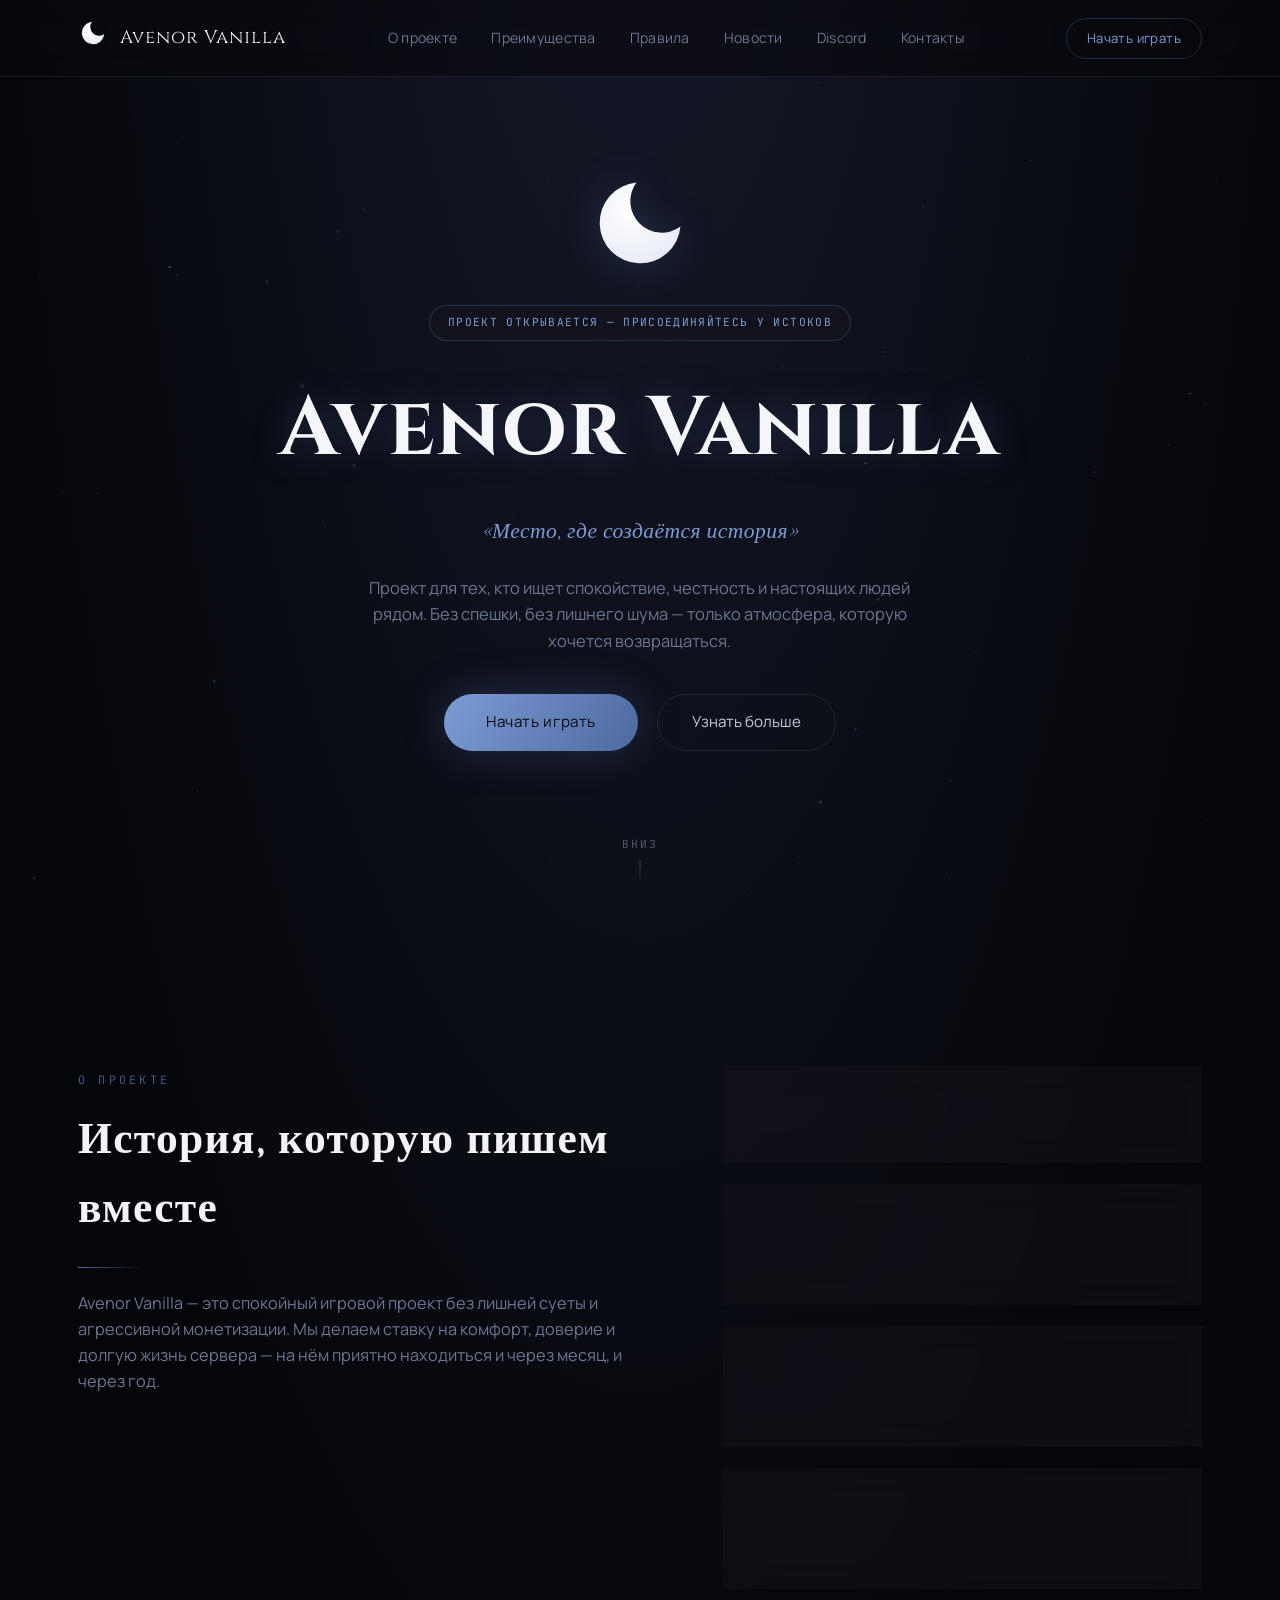
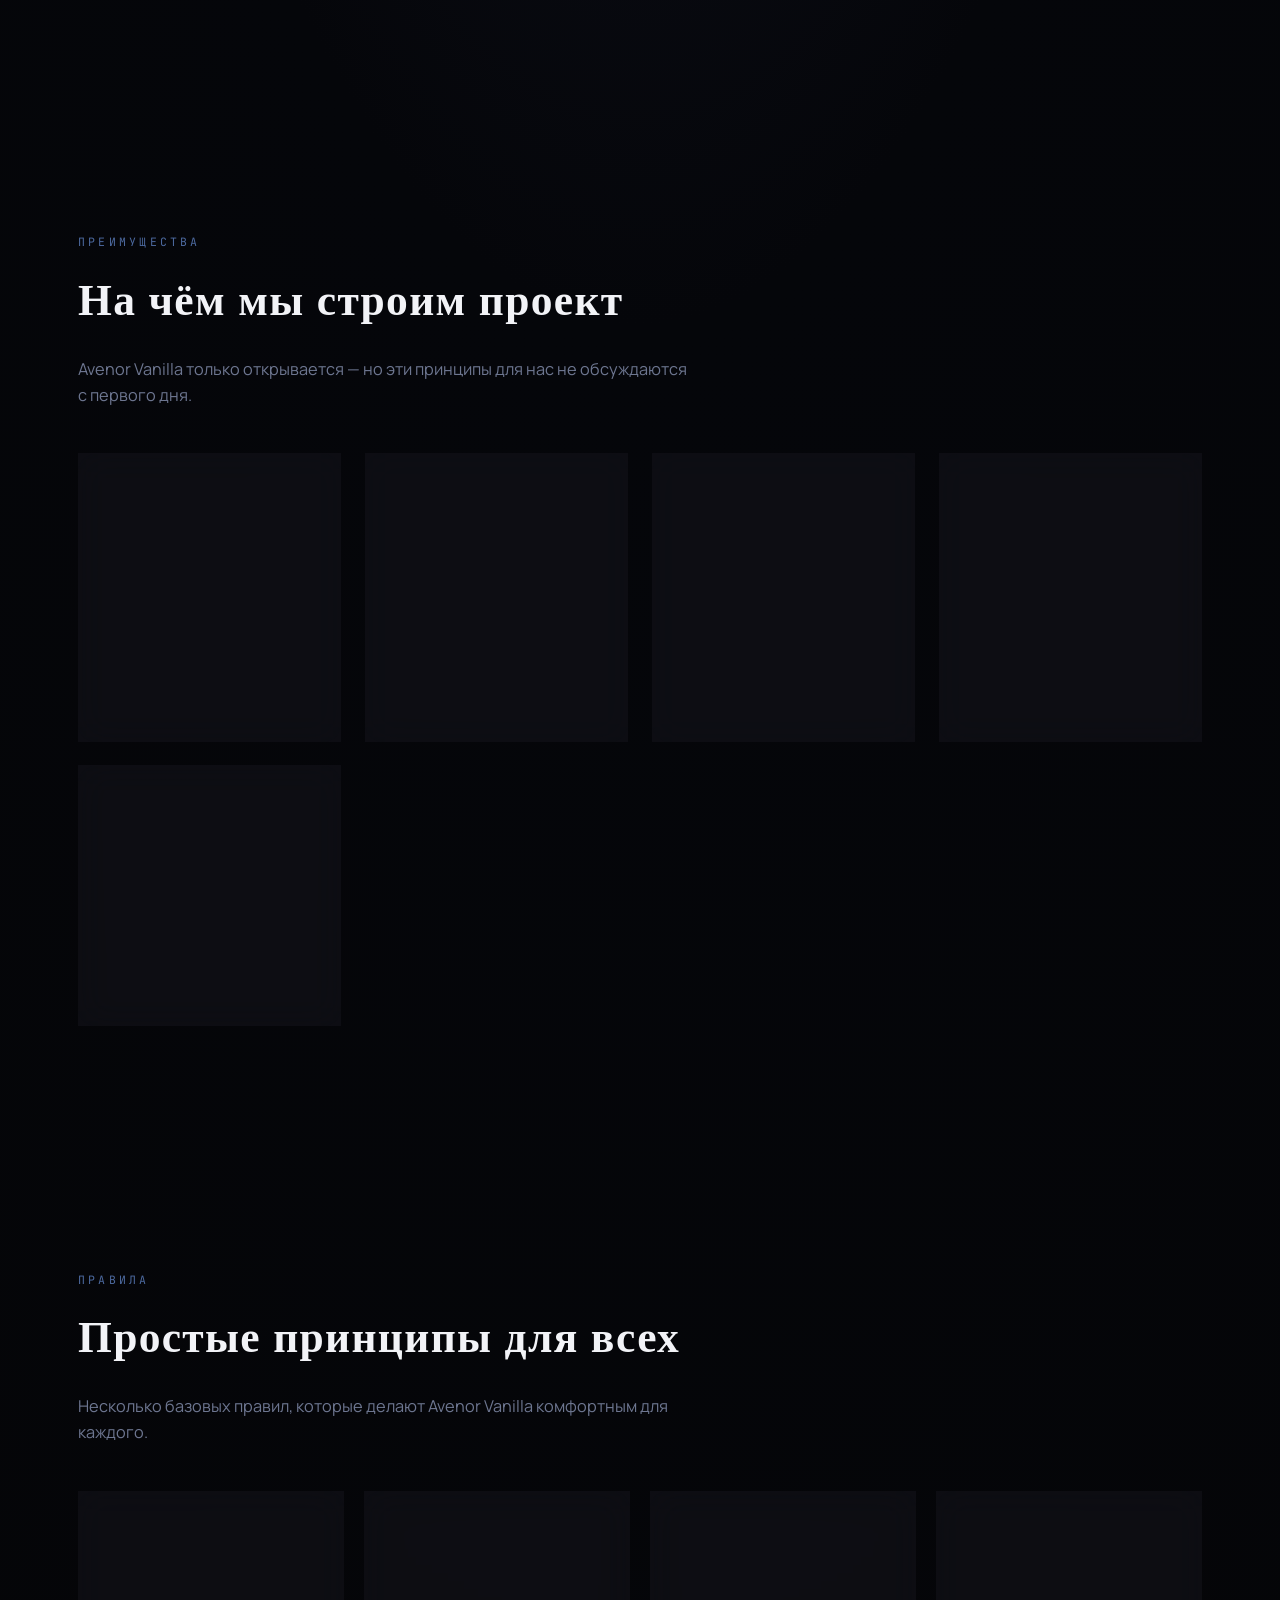
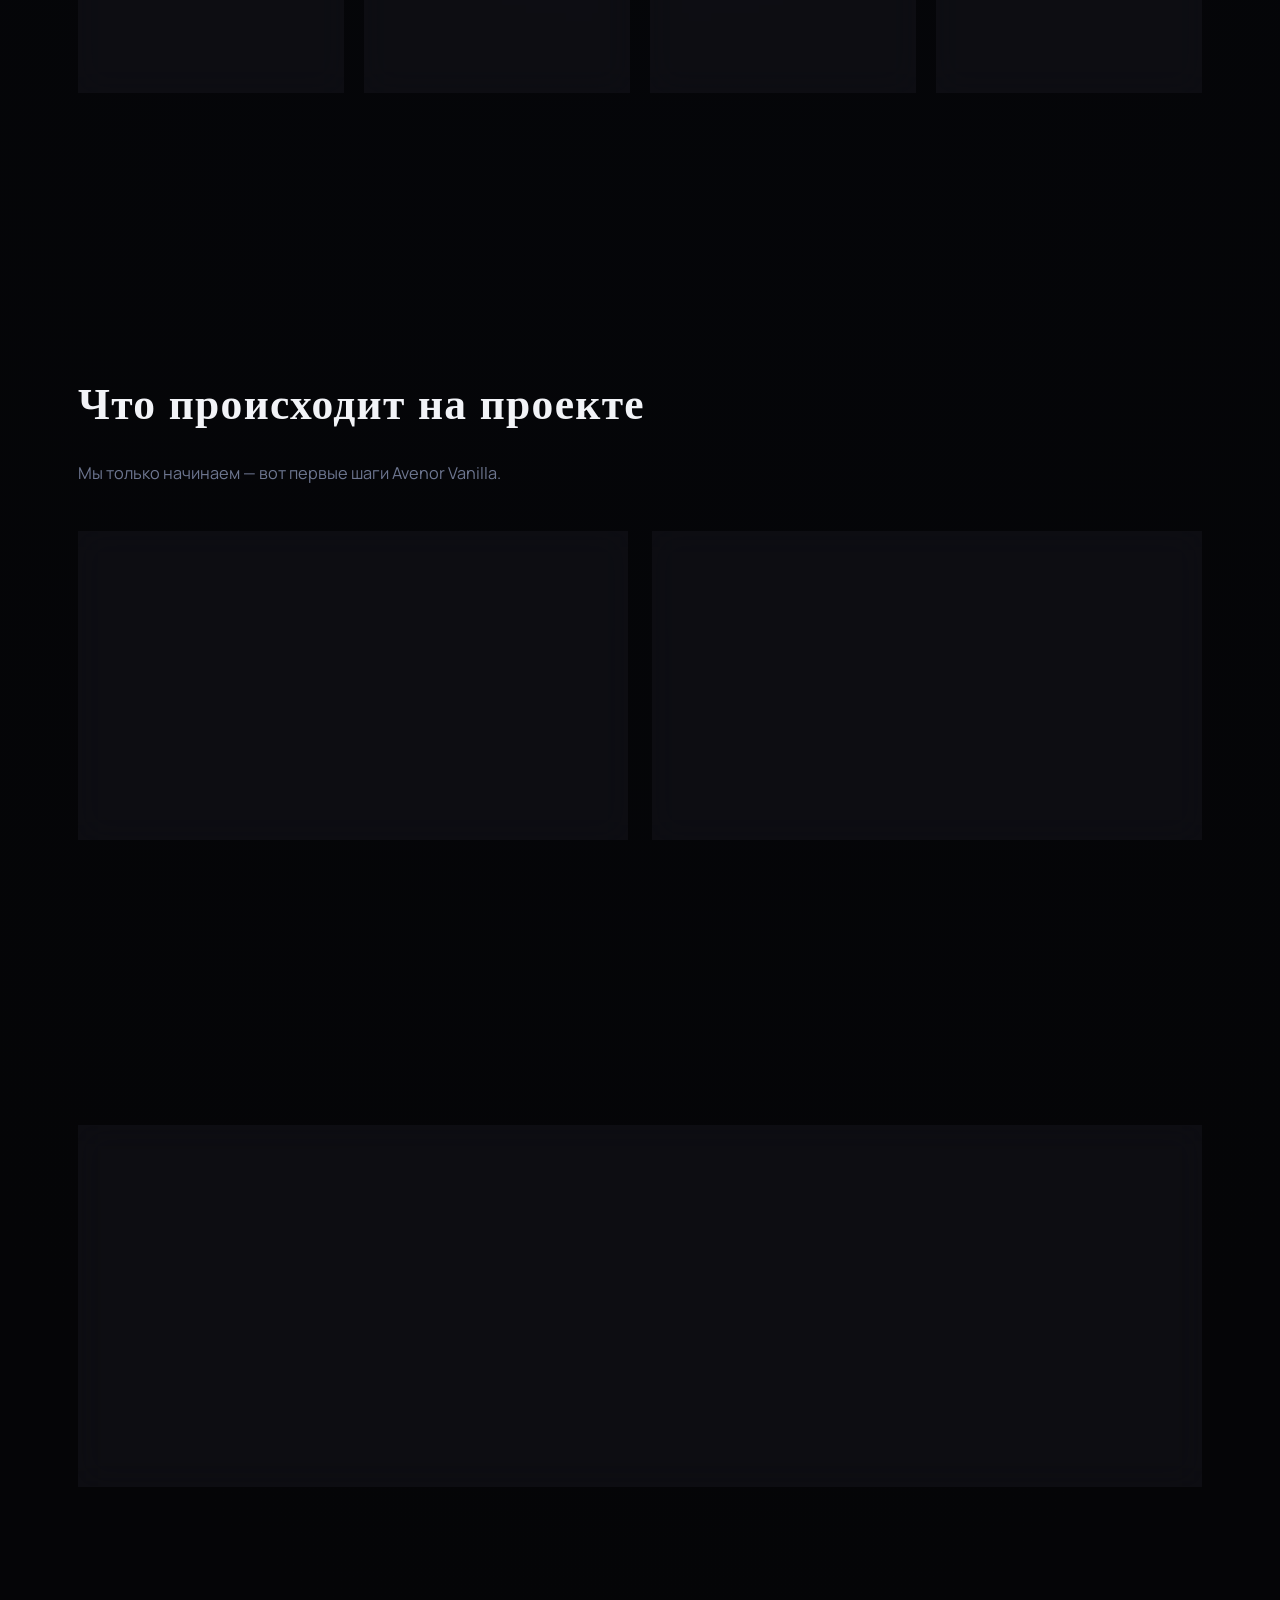
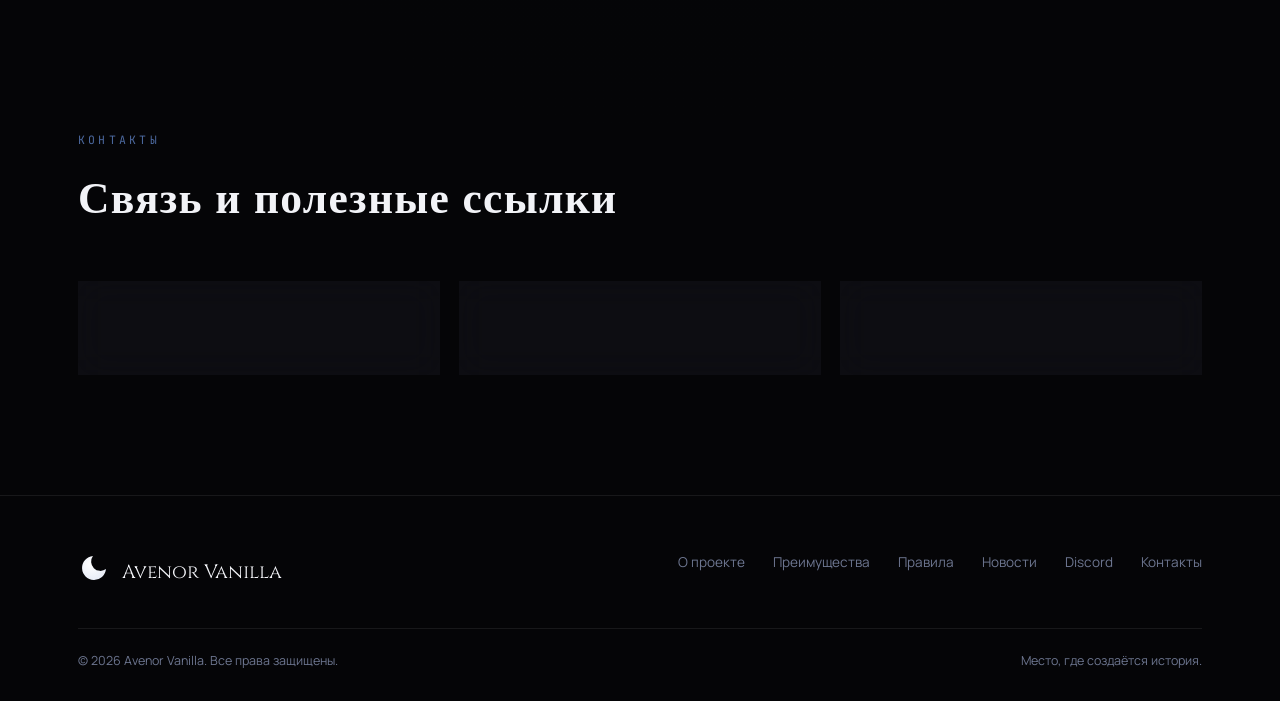
==== index.html @ f1894eca "Add files via upload" ====
<!DOCTYPE html>
<html lang="ru">
<head>
<meta charset="UTF-8">
<meta name="viewport" content="width=device-width, initial-scale=1.0">
<title>Avenor Vanilla — Место, где создаётся история</title>
<meta name="description" content="Avenor Vanilla — тёплый, честный и стабильный игровой проект для тех, кто ценит спокойную атмосферу и настоящее сообщество.">

<!-- Шрифты: Cinzel (заголовки), Manrope (текст), JetBrains Mono (лейблы/эйброу) -->
<link rel="preconnect" href="https://fonts.googleapis.com">
<link rel="preconnect" href="https://fonts.gstatic.com" crossorigin>
<link href="https://fonts.googleapis.com/css2?family=Cinzel:wght@500;600;700&family=Manrope:wght@400;500;600;700&family=JetBrains+Mono:wght@400;500&display=swap" rel="stylesheet">

<link rel="stylesheet" href="style.css">
<link rel="icon" href="assets/icons/emblem.svg" type="image/svg+xml">
</head>
<body>

  <!-- Анимированный фон с частицами (рисуется в script.js) -->
  <canvas id="particles-canvas"></canvas>

  <!-- ================= НАВИГАЦИЯ ================= -->
  <header class="navbar">
    <div class="container nav-inner">
      <a href="#home" class="logo">
        <span class="emblem-slot"></span>
        Avenor Vanilla
      </a>

      <nav class="nav-links" id="navLinks">
        <a href="#about">О проекте</a>
        <a href="#advantages">Преимущества</a>
        <a href="#rules">Правила</a>
        <a href="#news">Новости</a>
        <a href="#discord">Discord</a>
        <a href="#contacts">Контакты</a>
      </nav>

      <a href="https://discord.gg/BQYNuc6h" class="nav-cta" target="_blank" rel="noopener noreferrer">Начать играть</a>

      <button class="burger" id="burgerBtn" aria-label="Открыть меню">
        <span></span><span></span><span></span>
      </button>
    </div>
  </header>

  <!-- ================= ГЛАВНЫЙ ЭКРАН ================= -->
  <section class="hero" id="home">
    <div class="container">
      <div class="hero-emblem emblem-slot"></div>

      <span class="launch-badge">Проект открывается — присоединяйтесь у истоков</span>

      <h1>Avenor Vanilla</h1>
      <p class="slogan">«Место, где создаётся история»</p>

      <p class="desc">
        Проект для тех, кто ищет спокойствие, честность и настоящих людей рядом.
        Без спешки, без лишнего шума — только атмосфера, которую хочется возвращаться.
      </p>

      <a href="https://discord.gg/BQYNuc6h" class="btn-primary" target="_blank" rel="noopener noreferrer">Начать играть</a>
      <a href="#about" class="btn-ghost">Узнать больше</a>
    </div>

    <div class="scroll-hint">
      <span>ВНИЗ</span>
      <span class="line"></span>
    </div>
  </section>

  <!-- ================= О ПРОЕКТЕ ================= -->
  <section class="section" id="about">
    <div class="container">
      <div class="about-grid">

        <div class="reveal">
          <span class="eyebrow">О проекте</span>
          <h2 class="section-title">История, которую пишем вместе</h2>
          <div class="divider"></div>
          <p class="section-lead" style="margin-top:22px;">
            Avenor Vanilla — это спокойный игровой проект без лишней суеты и агрессивной монетизации.
            Мы делаем ставку на комфорт, доверие и долгую жизнь сервера — на нём приятно находиться
            и через месяц, и через год.
          </p>
        </div>

        <div class="values-list reveal">
          <div class="value-item glass">
            <span class="value-mark">01</span>
            <div><h3>Дружелюбное сообщество</h3><p>Игроки, которые готовы помочь и поддержать новичка.</p></div>
          </div>
          <div class="value-item glass">
            <span class="value-mark">02</span>
            <div><h3>Комфортное общение</h3><p>Без токсичности — атмосфера, в которой хочется оставаться.</p></div>
          </div>
          <div class="value-item glass">
            <span class="value-mark">03</span>
            <div><h3>Честная игра</h3><p>Равные условия для всех, никаких скрытых преимуществ.</p></div>
          </div>
          <div class="value-item glass">
            <span class="value-mark">04</span>
            <div><h3>Развитие проекта</h3><p>Мы растём вместе с сообществом и слушаем каждого игрока.</p></div>
          </div>
        </div>

      </div>
    </div>
  </section>

  <!-- ================= ПРЕИМУЩЕСТВА ================= -->
  <section class="section" id="advantages">
    <div class="container">
      <span class="eyebrow reveal">Преимущества</span>
      <h2 class="section-title reveal">На чём мы строим проект</h2>
      <p class="section-lead reveal">Avenor Vanilla только открывается — но эти принципы для нас не обсуждаются с первого дня.</p>

      <div class="cards-grid">
        <div class="card glass reveal">
          <svg class="icon" viewBox="0 0 24 24" fill="none" stroke="currentColor" stroke-width="1.4"><path d="M17 20a5 5 0 0 0-10 0"/><circle cx="12" cy="9" r="4"/><path d="M21 20a5 5 0 0 0-4-4.9M3 20a5 5 0 0 1 4-4.9"/></svg>
          <h3>Сообщество с нуля</h3>
          <p>Мы собираем тёплую компанию единомышленников с первого игрока — и в этом главный смысл проекта.</p>
        </div>
        <div class="card glass reveal">
          <svg class="icon" viewBox="0 0 24 24" fill="none" stroke="currentColor" stroke-width="1.4"><path d="M12 2 3 7v6c0 5 4 8 9 9 5-1 9-4 9-9V7z"/></svg>
          <h3>Подготовленная инфраструктура</h3>
          <p>Сервер настроен с расчётом на стабильную работу без лишних сбоев.</p>
        </div>
        <div class="card glass reveal">
          <svg class="icon" viewBox="0 0 24 24" fill="none" stroke="currentColor" stroke-width="1.4"><path d="M3 12a9 9 0 1 0 9-9"/><path d="M3 12h6M3 12l3-3M3 12l3 3"/></svg>
          <h3>Планы на развитие</h3>
          <p>Мы будем добавлять новое постепенно, прислушиваясь к тем, кто играет с нами с самого начала.</p>
        </div>
        <div class="card glass reveal">
          <svg class="icon" viewBox="0 0 24 24" fill="none" stroke="currentColor" stroke-width="1.4"><path d="M12 2 2 7l10 5 10-5-10-5Z"/><path d="M2 17l10 5 10-5M2 12l10 5 10-5"/></svg>
          <h3>Открытая администрация</h3>
          <p>Мы на связи в Discord и обещаем реагировать на вопросы и предложения игроков.</p>
        </div>
        <div class="card glass reveal">
          <svg class="icon" viewBox="0 0 24 24" fill="none" stroke="currentColor" stroke-width="1.4"><path d="m12 2 2.6 6.6L21 11l-6.4 2.4L12 20l-2.6-6.6L3 11l6.4-2.4Z"/></svg>
          <h3>Задуманная атмосфера</h3>
          <p>Спокойный, тёплый мир — таким мы его создаём и хотим сохранить, пока проект растёт.</p>
        </div>
      </div>
    </div>
  </section>

  <!-- ================= ПРАВИЛА ================= -->
  <section class="section" id="rules">
    <div class="container">
      <span class="eyebrow reveal">Правила</span>
      <h2 class="section-title reveal">Простые принципы для всех</h2>
      <p class="section-lead reveal">Несколько базовых правил, которые делают Avenor Vanilla комфортным для каждого.</p>

      <div class="rules-grid">
        <div class="rule-item glass reveal">
          <span class="rule-num">1</span>
          <div><h4>Уважение к участникам</h4><p>Мы ценим каждого — общение строится на вежливости и взаимном уважении.</p></div>
        </div>
        <div class="rule-item glass reveal">
          <span class="rule-num">2</span>
          <div><h4>Честное взаимодействие</h4><p>Обман, читы и манипуляции несовместимы с духом проекта.</p></div>
        </div>
        <div class="rule-item glass reveal">
          <span class="rule-num">3</span>
          <div><h4>Запрет нарушений</h4><p>Токсичность, оскорбления и деструктивное поведение пресекаются.</p></div>
        </div>
        <div class="rule-item glass reveal">
          <span class="rule-num">4</span>
          <div><h4>Комфорт для всех игроков</h4><p>Каждый должен чувствовать себя в безопасности, независимо от опыта.</p></div>
        </div>
      </div>
    </div>
  </section>

  <!-- ================= НОВОСТИ ================= -->
  <section class="section" id="news">
    <div class="container">
      <span class="eyebrow reveal">Новости</span>
      <h2 class="section-title reveal">Что происходит на проекте</h2>
      <p class="section-lead reveal">Мы только начинаем — вот первые шаги Avenor Vanilla.</p>

      <div class="news-grid">
        <article class="news-card glass reveal">
          <div class="news-thumb"><span class="emblem-slot"></span></div>
          <div class="news-body">
            <span class="news-date">Скоро</span>
            <h3>Открытие проекта</h3>
            <p>Мы готовим официальный запуск сервера и открываем набор в сообщество Avenor Vanilla.</p>
          </div>
        </article>
        <article class="news-card glass reveal">
          <div class="news-thumb"><span class="emblem-slot"></span></div>
          <div class="news-body">
            <span class="news-date">Уже открыт</span>
            <h3>Discord-сервер запущен</h3>
            <p>Присоединяйтесь заранее — обсуждайте проект с другими игроками и следите за анонсами запуска.</p>
          </div>
        </article>
      </div>
    </div>
  </section>

  <!-- ================= DISCORD ================= -->
  <section class="section" id="discord">
    <div class="container">
      <div class="discord-panel glass reveal">
        <span class="eyebrow">Discord</span>
        <h3>Присоединяйтесь к нашему сообществу</h3>
        <p>Общайтесь с другими игроками, следите за новостями и участвуйте в жизни проекта в нашем Discord.</p>
        <a href="https://discord.gg/BQYNuc6h" class="btn-primary" target="_blank" rel="noopener noreferrer">Вступить в Discord</a>
      </div>
    </div>
  </section>

  <!-- ================= КОНТАКТЫ ================= -->
  <section class="section" id="contacts">
    <div class="container">
      <span class="eyebrow reveal">Контакты</span>
      <h2 class="section-title reveal">Связь и полезные ссылки</h2>

      <div class="contacts-grid">
        <div class="contact-item glass reveal">
          <svg class="icon" viewBox="0 0 24 24" fill="none" stroke="currentColor" stroke-width="1.4"><path d="M21 11.5a8.5 8.5 0 0 1-12.4 7.6L3 20l1-5.4A8.5 8.5 0 1 1 21 11.5Z"/></svg>
          <div><div class="label">Discord</div><div class="value"><a href="https://discord.gg/BQYNuc6h" target="_blank" rel="noopener noreferrer">discord.gg/BQYNuc6h</a></div></div>
        </div>
        <div class="contact-item glass reveal">
          <svg class="icon" viewBox="0 0 24 24" fill="none" stroke="currentColor" stroke-width="1.4"><path d="M12 22s8-4.5 8-11a8 8 0 1 0-16 0c0 6.5 8 11 8 11Z"/><circle cx="12" cy="11" r="2.5"/></svg>
          <div><div class="label">IP сервера</div><div class="value">Скоро</div></div>
        </div>
        <div class="contact-item glass reveal">
          <svg class="icon" viewBox="0 0 24 24" fill="none" stroke="currentColor" stroke-width="1.4"><circle cx="12" cy="12" r="9"/><path d="M12 7v5l3 3"/></svg>
          <div><div class="label">Время работы</div><div class="value">24/7</div></div>
        </div>
      </div>
    </div>
  </section>

  <!-- ================= ПОДВАЛ ================= -->
  <footer>
    <div class="container">
      <div class="footer-top">
        <div class="footer-logo">
          <span class="emblem-slot"></span>
          Avenor Vanilla
        </div>
        <nav class="footer-nav">
          <a href="#about">О проекте</a>
          <a href="#advantages">Преимущества</a>
          <a href="#rules">Правила</a>
          <a href="#news">Новости</a>
          <a href="#discord">Discord</a>
          <a href="#contacts">Контакты</a>
        </nav>
      </div>
      <div class="footer-bottom">
        <span>© 2026 Avenor Vanilla. Все права защищены.</span>
        <span>Место, где создаётся история.</span>
      </div>
    </div>
  </footer>

  <script src="script.js"></script>
</body>
</html>
---- style.css ----
/* ==========================================================================
   AVENOR VANILLA — стили сайта
   Дизайн-токены: строго ночная палитра (чёрный/графит/тёмно-синий),
   без золота и серебра — холодный лунно-синий акцент, стекло, мягкое свечение
   ========================================================================== */

:root {
  /* --- Цвета фона (строго ночные оттенки, без золота и серебра) --- */
  --bg-void:    #05060a;   /* базовый чёрный */
  --bg-graphite:#10121a;   /* графитовый */
  --bg-navy:    #0b101d;   /* тёмно-синий */
  --bg-violet:  #10152a;   /* тёмно-синий с холодным фиолетовым отливом */

  /* --- Текст и холодный ночной акцент (вместо золота/серебра — приглушённый лунно-синий) --- */
  --text:      #c3cbe0;
  --text-dim:  #6d7690;
  --accent:        #4d6aa0;
  --accent-bright: #7d9bd4;

  /* --- Свечение --- */
  --glow-accent: rgba(77, 106, 160, 0.35);
  --glow-deep:   rgba(15, 22, 45, 0.55);

  /* --- Линии / стекло --- */
  --line:        rgba(255, 255, 255, 0.08);
  --glass-bg:    rgba(20, 20, 28, 0.55);
  --glass-brd:   rgba(255, 255, 255, 0.09);

  /* --- Типографика --- */
  --font-display: "Cinzel", serif;
  --font-body:    "Manrope", sans-serif;
  --font-mono:    "JetBrains Mono", monospace;

  --container: 1180px;
}

/* ---------- Сброс ---------- */
* { margin: 0; padding: 0; box-sizing: border-box; }

html { scroll-behavior: smooth; }

body {
  background: radial-gradient(120% 100% at 50% -10%, #171b2c 0%, var(--bg-void) 45%, #050507 100%);
  color: var(--text);
  font-family: var(--font-body);
  line-height: 1.6;
  overflow-x: hidden;
  min-height: 100vh;
}

a { color: inherit; text-decoration: none; }
ul { list-style: none; }
img { max-width: 100%; display: block; }
button { font-family: inherit; cursor: pointer; border: none; background: none; }

::selection { background: var(--glow-accent); color: #0a0a0f; }

/* Уважение к пользователям, предпочитающим меньше анимации */
@media (prefers-reduced-motion: reduce) {
  *, *::before, *::after {
    animation-duration: 0.001ms !important;
    animation-iteration-count: 1 !important;
    transition-duration: 0.001ms !important;
    scroll-behavior: auto !important;
  }
}

/* ---------- Фон с частицами (canvas) ---------- */
#particles-canvas {
  position: fixed;
  inset: 0;
  z-index: 0;
  pointer-events: none;
  opacity: 0.6;
}

/* ---------- Утилиты ---------- */
.container {
  max-width: var(--container);
  margin: 0 auto;
  padding: 0 28px;
}

.eyebrow {
  font-family: var(--font-mono);
  font-size: 0.72rem;
  letter-spacing: 0.28em;
  text-transform: uppercase;
  color: var(--accent);
  opacity: 0.85;
}

.section-title {
  font-family: var(--font-display);
  font-size: clamp(1.8rem, 3.4vw, 2.8rem);
  letter-spacing: 0.03em;
  color: #f2f3f7;
  margin: 14px 0 18px;
  font-weight: 600;
}

.section-lead {
  max-width: 620px;
  color: var(--text-dim);
  font-size: 1.02rem;
}

.section {
  position: relative;
  z-index: 1;
  padding: 120px 0;
  scroll-margin-top: 76px; /* компенсация высоты фиксированного меню при переходе по якорям */
}

.divider {
  width: 64px;
  height: 1px;
  background: linear-gradient(90deg, var(--accent), transparent);
  margin: 22px 0 0;
}

/* Появление блоков при прокрутке */
.reveal {
  opacity: 0;
  transform: translateY(28px);
  transition: opacity 0.9s ease, transform 0.9s ease;
}
.reveal.is-visible {
  opacity: 1;
  transform: translateY(0);
}

/* ---------- Стеклянные панели (glassmorphism) ---------- */
.glass {
  background: var(--glass-bg);
  border: 1px solid var(--glass-brd);
  backdrop-filter: blur(16px);
  -webkit-backdrop-filter: blur(16px);
  border-radius: 18px;
}

/* ---------- Навигация ---------- */
.navbar {
  position: fixed;
  top: 0;
  left: 0;
  right: 0;
  z-index: 50;
  background: rgba(8, 8, 12, 0.55);
  border-bottom: 1px solid var(--line);
  backdrop-filter: blur(14px);
  -webkit-backdrop-filter: blur(14px);
}

.nav-inner {
  display: flex;
  align-items: center;
  justify-content: space-between;
  height: 76px;
}

.logo {
  display: flex;
  align-items: center;
  gap: 12px;
  font-family: var(--font-display);
  font-size: 1.15rem;
  letter-spacing: 0.05em;
  color: #f2f3f7;
}

.logo .emblem-svg { width: 30px; height: 30px; }

.nav-links {
  display: flex;
  gap: 34px;
  font-size: 0.88rem;
  letter-spacing: 0.02em;
}

.nav-links a {
  position: relative;
  color: var(--text-dim);
  transition: color 0.25s ease;
}
.nav-links a::after {
  content: "";
  position: absolute;
  left: 0; bottom: -6px;
  width: 0; height: 1px;
  background: var(--accent);
  transition: width 0.25s ease;
}
.nav-links a:hover { color: var(--text); }
.nav-links a:hover::after { width: 100%; }

.nav-cta {
  display: inline-flex;
  align-items: center;
  gap: 8px;
  padding: 9px 20px;
  border-radius: 100px;
  border: 1px solid var(--glow-accent);
  color: var(--accent-bright);
  font-size: 0.82rem;
  letter-spacing: 0.03em;
  transition: box-shadow 0.3s ease, background 0.3s ease;
}
.nav-cta:hover {
  box-shadow: 0 0 22px var(--glow-accent);
  background: rgba(211, 171, 106, 0.08);
}

/* Бургер-меню для мобильных */
.burger {
  display: none;
  flex-direction: column;
  gap: 5px;
  width: 26px;
}
.burger span {
  height: 1px;
  background: var(--text);
  width: 100%;
  transition: transform 0.3s ease, opacity 0.3s ease;
}

/* ---------- Герой ---------- */
.hero {
  position: relative;
  min-height: 100vh;
  display: flex;
  align-items: center;
  justify-content: center;
  text-align: center;
  padding-top: 76px;
  padding-bottom: 56px;
  z-index: 1;
}

.hero-emblem {
  width: 108px;
  height: 108px;
  margin: 0 auto 28px;
  filter: drop-shadow(0 0 18px var(--glow-accent));
}

/* Появление эмблемы (полумесяца) при загрузке страницы */
.hero-emblem .emblem-svg {
  opacity: 0;
  transform: scale(0.85);
  animation: emblemIn 1s ease forwards;
}
@keyframes emblemIn { to { opacity: 1; transform: scale(1); } }

.launch-badge {
  display: inline-block;
  margin-bottom: 22px;
  padding: 8px 18px;
  border-radius: 100px;
  font-family: var(--font-mono);
  font-size: 0.7rem;
  letter-spacing: 0.12em;
  text-transform: uppercase;
  color: var(--accent-bright);
  border: 1px solid var(--glow-accent);
  background: var(--glass-bg);
  backdrop-filter: blur(10px);
  -webkit-backdrop-filter: blur(10px);
}

.hero h1 {
  font-family: var(--font-display);
  font-weight: 700;
  font-size: clamp(2.6rem, 7vw, 5.2rem);
  letter-spacing: 0.02em;
  color: #f5f6fa;
  text-shadow: 0 0 34px var(--glow-accent);
}

.hero .slogan {
  margin-top: 18px;
  font-family: var(--font-display);
  font-style: italic;
  font-size: clamp(1.05rem, 2vw, 1.35rem);
  color: var(--accent-bright);
  letter-spacing: 0.02em;
}

.hero p.desc {
  max-width: 560px;
  margin: 26px auto 0;
  color: var(--text-dim);
  font-size: 1.03rem;
}

.btn-primary {
  display: inline-block;
  margin-top: 40px;
  padding: 16px 42px;
  border-radius: 100px;
  font-size: 0.95rem;
  letter-spacing: 0.04em;
  color: #0c0c10;
  background: linear-gradient(120deg, var(--accent-bright), var(--accent));
  box-shadow: 0 0 40px var(--glow-accent);
  transition: transform 0.3s ease, box-shadow 0.3s ease;
}
.btn-primary:hover {
  transform: translateY(-2px);
  box-shadow: 0 0 56px var(--glow-accent);
}

.btn-ghost {
  display: inline-block;
  margin-top: 40px;
  margin-left: 16px;
  padding: 15px 34px;
  border-radius: 100px;
  border: 1px solid var(--glass-brd);
  color: var(--text);
  font-size: 0.95rem;
  transition: border-color 0.3s ease, color 0.3s ease;
}
.btn-ghost:hover {
  border-color: var(--accent);
  color: var(--accent-bright);
}

.scroll-hint {
  position: absolute;
  bottom: 14px;
  left: 50%;
  transform: translateX(-50%);
  font-family: var(--font-mono);
  font-size: 0.7rem;
  letter-spacing: 0.2em;
  color: var(--text-dim);
  opacity: 0.7;
  display: flex;
  flex-direction: column;
  align-items: center;
  gap: 6px;
}
.scroll-hint .line {
  width: 1px;
  height: 26px;
  background: linear-gradient(var(--accent), transparent);
  animation: pulseLine 2.4s ease-in-out infinite;
}
@keyframes pulseLine {
  0%, 100% { opacity: 0.3; }
  50% { opacity: 1; }
}

/* ---------- О проекте ---------- */
.about-grid {
  display: grid;
  grid-template-columns: 1.1fr 0.9fr;
  gap: 60px;
  align-items: start;
  margin-top: 46px;
}

.values-list {
  display: flex;
  flex-direction: column;
  gap: 22px;
}

.value-item {
  display: flex;
  gap: 18px;
  padding: 20px 22px;
}

.value-mark {
  font-family: var(--font-mono);
  color: var(--accent);
  font-size: 0.8rem;
  letter-spacing: 0.1em;
  padding-top: 3px;
}

.value-item h3 {
  font-family: var(--font-display);
  font-size: 1.05rem;
  color: #f2f3f7;
  margin-bottom: 4px;
  font-weight: 600;
}

.value-item p { color: var(--text-dim); font-size: 0.92rem; }

/* ---------- Преимущества ---------- */
.cards-grid {
  display: grid;
  grid-template-columns: repeat(auto-fit, minmax(240px, 1fr));
  gap: 24px;
  margin-top: 46px;
}

.card {
  padding: 32px 26px;
  position: relative;
  overflow: hidden;
  transition: transform 0.35s ease, box-shadow 0.35s ease, border-color 0.35s ease;
}

.card::before {
  content: "";
  position: absolute;
  top: -40%;
  right: -30%;
  width: 220px;
  height: 220px;
  background: radial-gradient(circle, var(--glow-deep), transparent 70%);
  opacity: 0.6;
  pointer-events: none;
}

.card:hover {
  transform: translateY(-6px);
  border-color: var(--glow-accent);
  box-shadow: 0 18px 40px rgba(0,0,0,0.35), 0 0 30px var(--glow-accent);
}

.card .icon {
  width: 40px;
  height: 40px;
  margin-bottom: 18px;
  color: var(--accent);
}

.card h3 {
  font-family: var(--font-display);
  font-size: 1.1rem;
  color: #f2f3f7;
  margin-bottom: 8px;
  font-weight: 600;
}
.card p { color: var(--text-dim); font-size: 0.9rem; }

/* ---------- Правила ---------- */
.rules-grid {
  display: grid;
  grid-template-columns: repeat(auto-fit, minmax(260px, 1fr));
  gap: 20px;
  margin-top: 46px;
}

.rule-item {
  padding: 26px 24px;
  display: flex;
  gap: 18px;
  align-items: flex-start;
}

.rule-num {
  font-family: var(--font-mono);
  font-size: 0.95rem;
  color: var(--accent);
  border: 1px solid var(--glow-accent);
  width: 34px; height: 34px;
  min-width: 34px;
  border-radius: 50%;
  display: flex;
  align-items: center;
  justify-content: center;
}

.rule-item h4 {
  font-family: var(--font-display);
  font-size: 1rem;
  color: #f2f3f7;
  margin-bottom: 6px;
  font-weight: 600;
}
.rule-item p { color: var(--text-dim); font-size: 0.88rem; }

/* ---------- Новости ---------- */
.news-grid {
  display: grid;
  grid-template-columns: repeat(auto-fit, minmax(280px, 1fr));
  gap: 24px;
  margin-top: 46px;
}

.news-card {
  overflow: hidden;
  display: flex;
  flex-direction: column;
}

.news-thumb {
  height: 150px;
  background: linear-gradient(135deg, var(--bg-violet), var(--bg-navy));
  position: relative;
  display: flex;
  align-items: center;
  justify-content: center;
}
.news-thumb::after {
  content: "";
  position: absolute; inset: 0;
  background: radial-gradient(circle at 30% 20%, var(--glow-accent), transparent 60%);
  opacity: 0.5;
}
.news-thumb .emblem-svg { width: 44px; height: 44px; opacity: 0.8; position: relative; z-index: 1; }

.news-body { padding: 22px 24px 26px; flex: 1; display: flex; flex-direction: column; }
.news-date {
  font-family: var(--font-mono);
  font-size: 0.72rem;
  color: var(--accent);
  letter-spacing: 0.08em;
}
.news-body h3 {
  font-family: var(--font-display);
  font-size: 1.08rem;
  color: #f2f3f7;
  margin: 8px 0 8px;
  font-weight: 600;
}
.news-body p { color: var(--text-dim); font-size: 0.9rem; flex: 1; }

/* ---------- Discord ---------- */
.discord-panel {
  margin-top: 46px;
  padding: 56px 48px;
  text-align: center;
  position: relative;
  overflow: hidden;
}
.discord-panel::before {
  content: "";
  position: absolute; inset: -40% -20%;
  background: radial-gradient(circle, var(--glow-deep), transparent 65%);
  opacity: 0.7;
}
.discord-panel > * { position: relative; z-index: 1; }
.discord-panel h3 {
  font-family: var(--font-display);
  font-size: clamp(1.4rem, 3vw, 2rem);
  color: #f2f3f7;
  margin: 10px 0 12px;
  font-weight: 600;
}
.discord-panel p { color: var(--text-dim); max-width: 480px; margin: 0 auto; }

/* ---------- Контакты ---------- */
.contacts-grid {
  display: grid;
  grid-template-columns: repeat(auto-fit, minmax(220px, 1fr));
  gap: 20px;
  margin-top: 46px;
}
.contact-item {
  padding: 24px;
  display: flex;
  align-items: center;
  gap: 14px;
  transition: border-color 0.3s ease;
}
.contact-item:hover { border-color: var(--glow-accent); }
.contact-item .icon { width: 22px; height: 22px; color: var(--accent); }
.contact-item .label { font-size: 0.72rem; color: var(--text-dim); letter-spacing: 0.05em; }
.contact-item .value { font-family: var(--font-display); font-size: 0.98rem; color: #f2f3f7; }

/* ---------- Подвал ---------- */
footer {
  position: relative;
  z-index: 1;
  border-top: 1px solid var(--line);
  padding: 56px 0 30px;
}
.footer-top {
  display: flex;
  justify-content: space-between;
  flex-wrap: wrap;
  gap: 32px;
  padding-bottom: 34px;
  border-bottom: 1px solid var(--line);
}
.footer-logo {
  display: flex;
  align-items: center;
  gap: 12px;
  font-family: var(--font-display);
  font-size: 1.2rem;
  color: #f2f3f7;
}
.footer-logo .emblem-svg { width: 32px; height: 32px; }
.footer-nav {
  display: flex;
  gap: 28px;
  flex-wrap: wrap;
  font-size: 0.85rem;
  color: var(--text-dim);
}
.footer-nav a:hover { color: var(--accent-bright); }
.footer-bottom {
  padding-top: 22px;
  display: flex;
  justify-content: space-between;
  flex-wrap: wrap;
  gap: 10px;
  font-size: 0.78rem;
  color: var(--text-dim);
}

/* ==========================================================================
   Адаптивность
   ========================================================================== */
@media (max-width: 900px) {
  .about-grid { grid-template-columns: 1fr; gap: 40px; }
}

@media (max-width: 760px) {
  .nav-links, .nav-cta { display: none; }
  .burger { display: flex; }

  .nav-links.open {
    display: flex;
    position: absolute;
    top: 76px;
    left: 0; right: 0;
    flex-direction: column;
    background: rgba(10, 10, 15, 0.92);
    backdrop-filter: blur(14px);
    padding: 24px 28px;
    gap: 18px;
    border-bottom: 1px solid var(--line);
  }

  .section { padding: 84px 0; }
  .btn-ghost { margin-left: 0; margin-top: 14px; display: block; width: fit-content; }
}
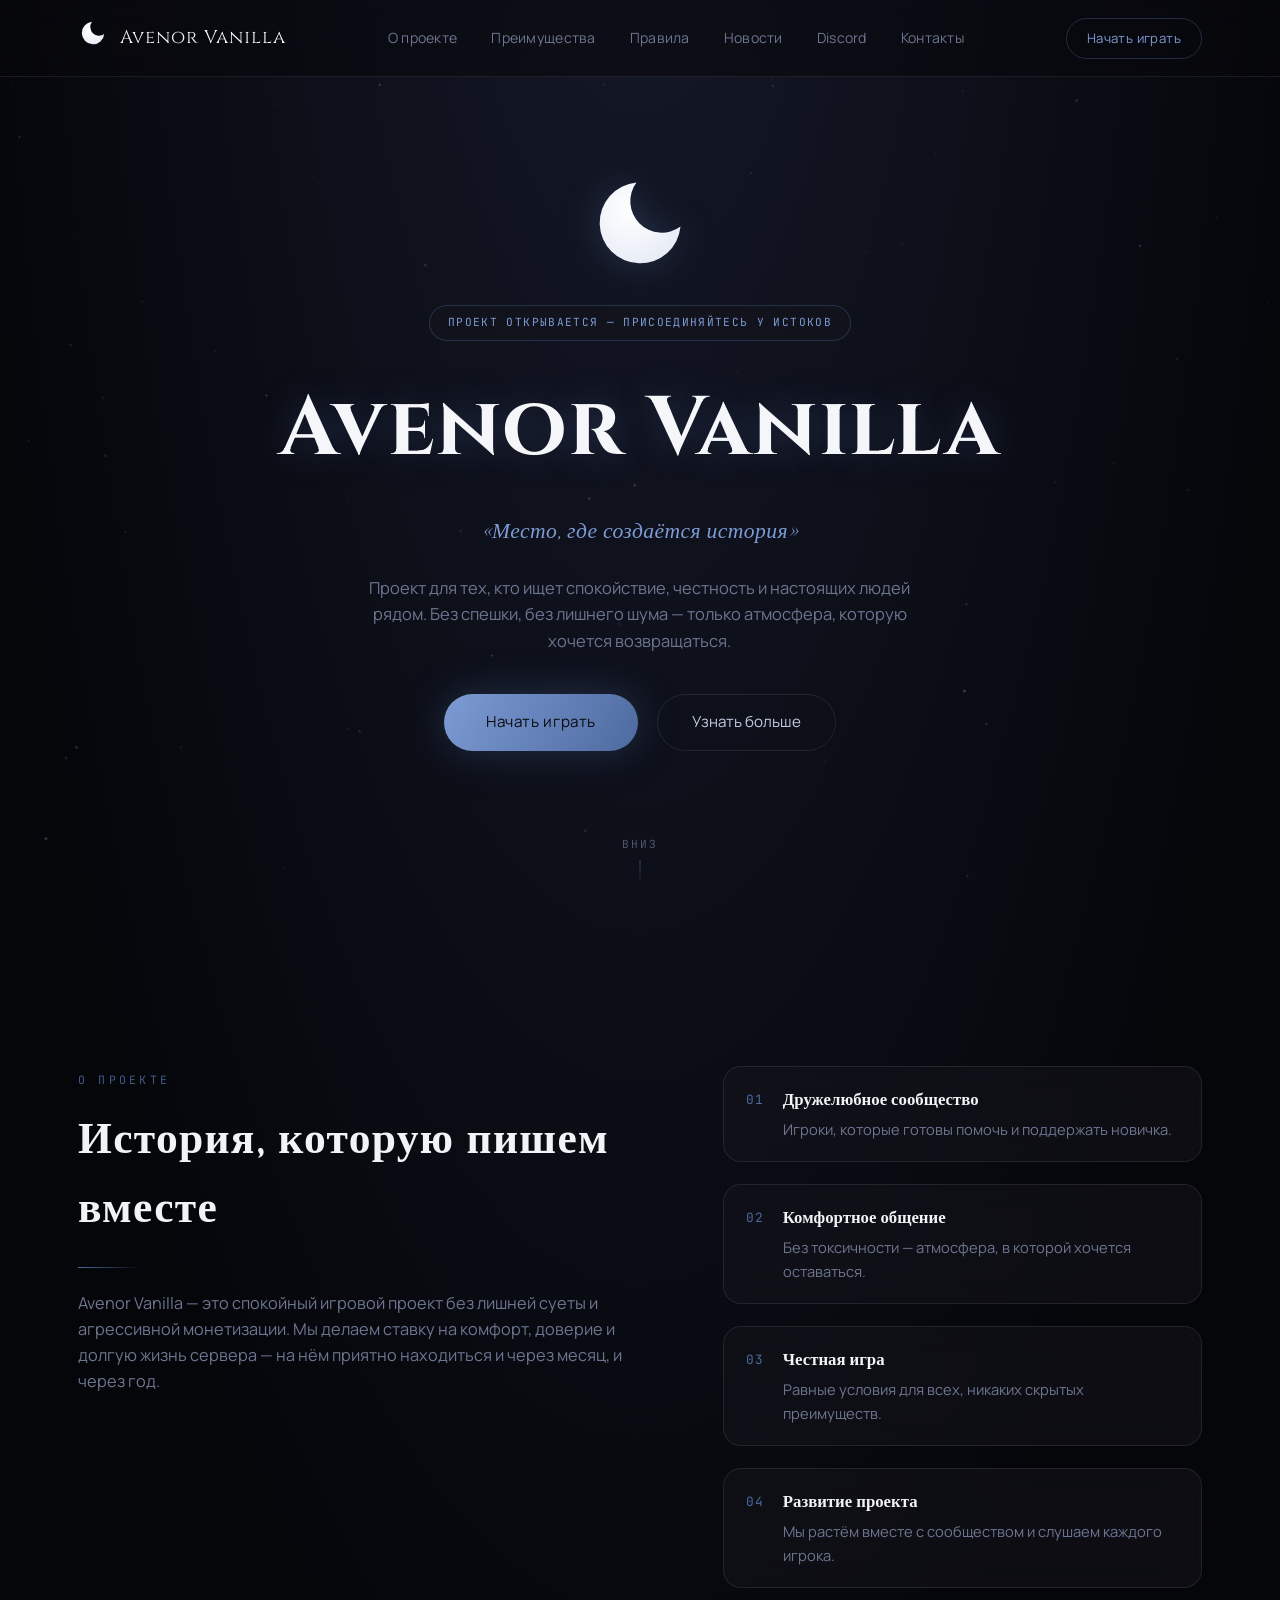
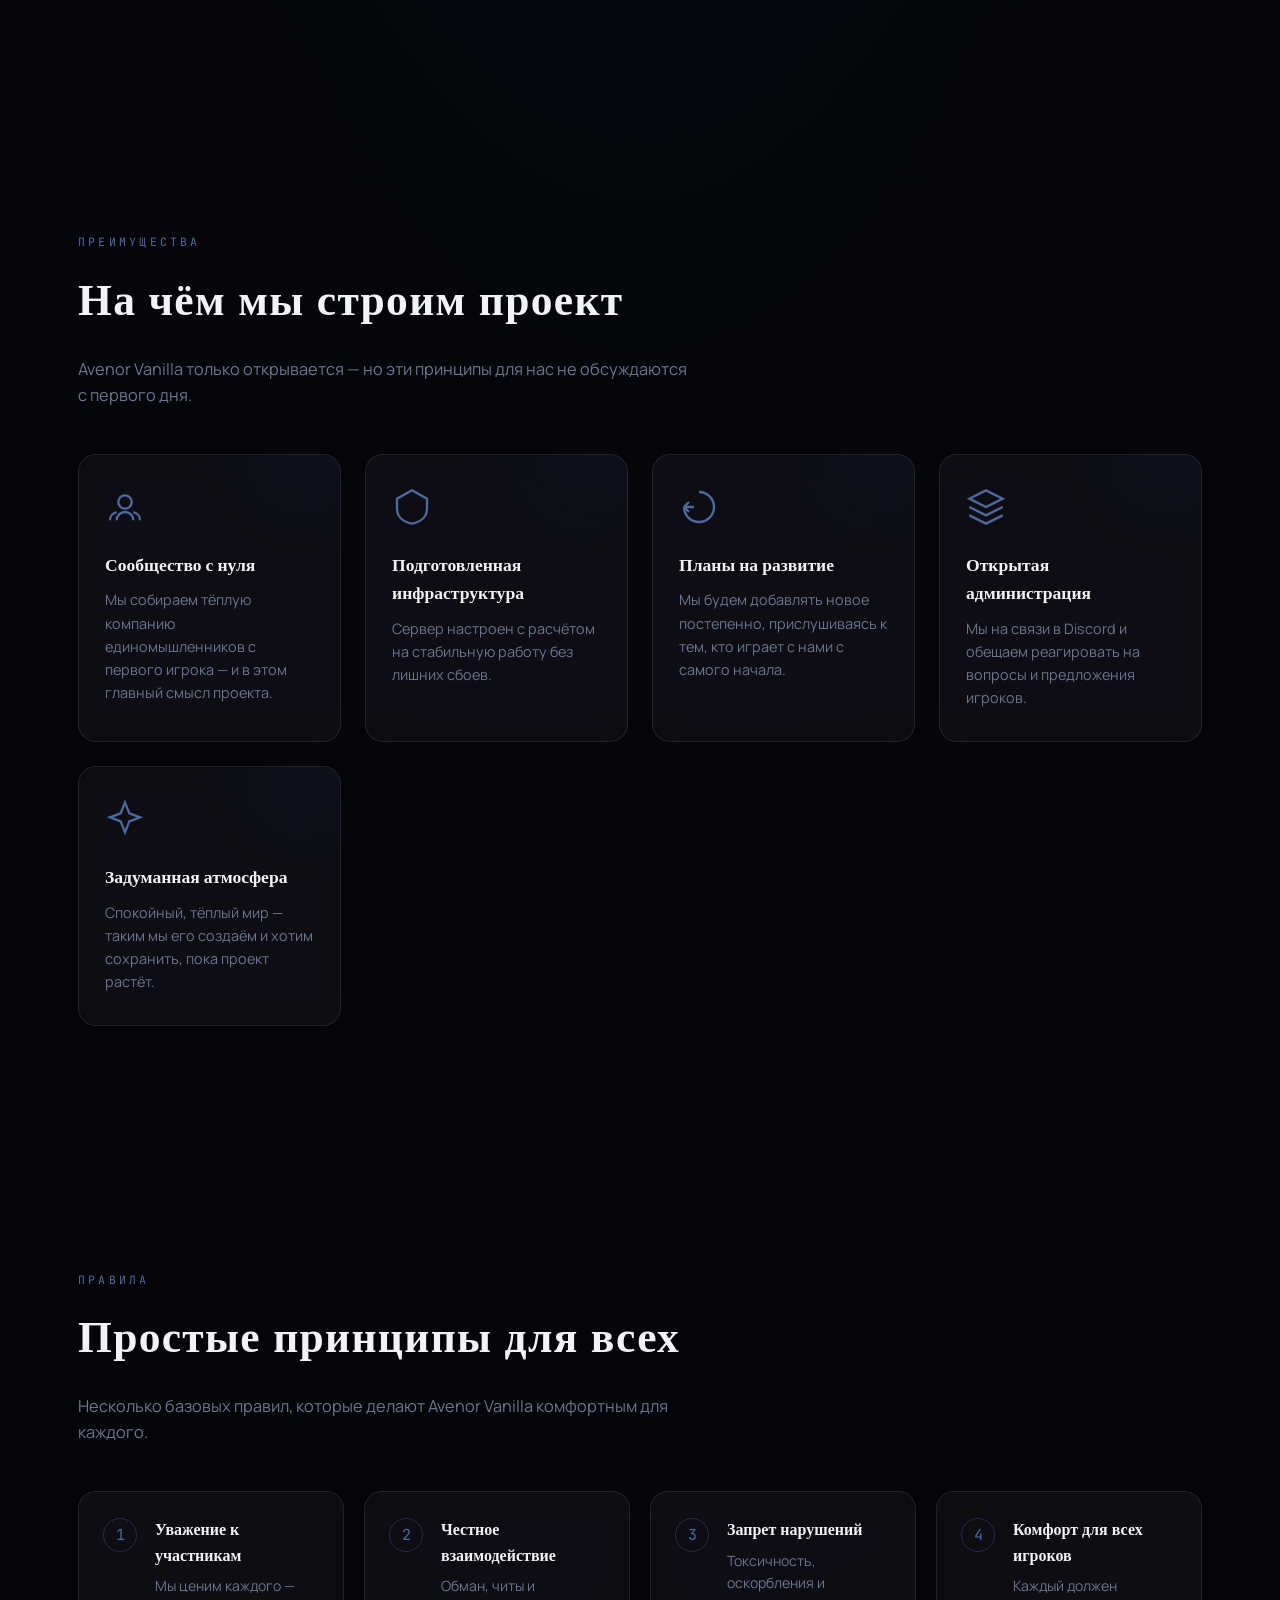
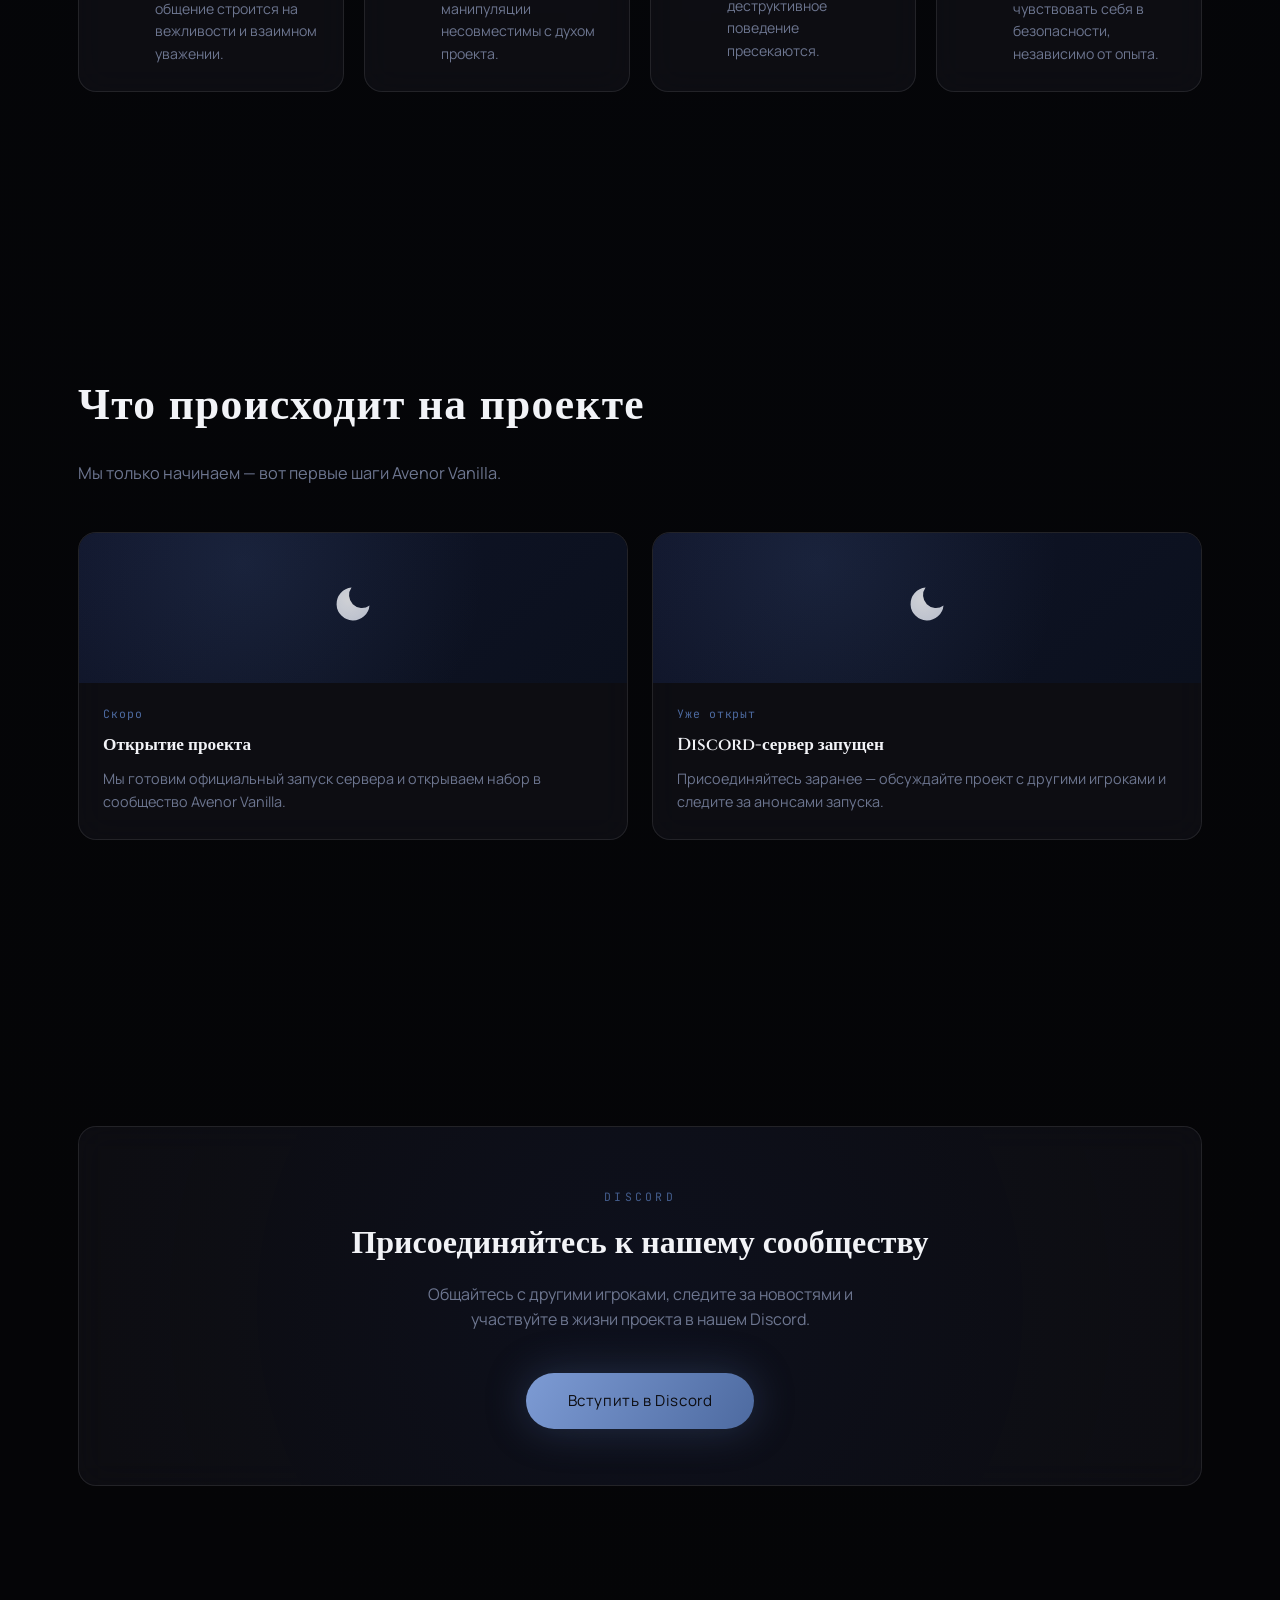
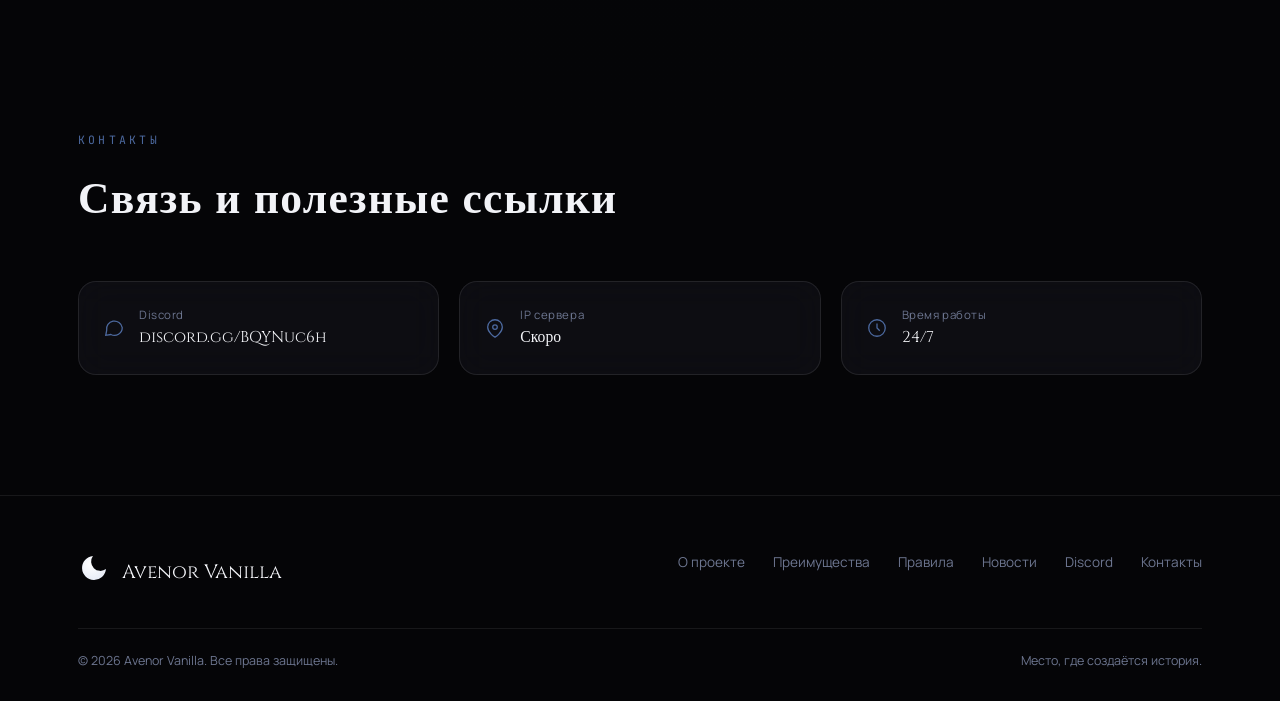
==== commit 1952101b: "Update index.html" ====
--- a/index.html
+++ b/index.html
@@ -36,7 +36,7 @@
         <a href="#contacts">Контакты</a>
       </nav>
 
-      <a href="https://discord.gg/BQYNuc6h" class="nav-cta" target="_blank" rel="noopener noreferrer">Начать играть</a>
+      <a href="https://discord.gg/6YBYCDbmkH" class="nav-cta" target="_blank" rel="noopener noreferrer">Начать играть</a>
 
       <button class="burger" id="burgerBtn" aria-label="Открыть меню">
         <span></span><span></span><span></span>
@@ -59,7 +59,7 @@
         Без спешки, без лишнего шума — только атмосфера, которую хочется возвращаться.
       </p>
 
-      <a href="https://discord.gg/BQYNuc6h" class="btn-primary" target="_blank" rel="noopener noreferrer">Начать играть</a>
+      <a href="https://discord.gg/6YBYCDbmkH" class="btn-primary" target="_blank" rel="noopener noreferrer">Начать играть</a>
       <a href="#about" class="btn-ghost">Узнать больше</a>
     </div>
 
@@ -208,7 +208,7 @@
         <span class="eyebrow">Discord</span>
         <h3>Присоединяйтесь к нашему сообществу</h3>
         <p>Общайтесь с другими игроками, следите за новостями и участвуйте в жизни проекта в нашем Discord.</p>
-        <a href="https://discord.gg/BQYNuc6h" class="btn-primary" target="_blank" rel="noopener noreferrer">Вступить в Discord</a>
+        <a href="https://discord.gg/6YBYCDbmkH" class="btn-primary" target="_blank" rel="noopener noreferrer">Вступить в Discord</a>
       </div>
     </div>
   </section>
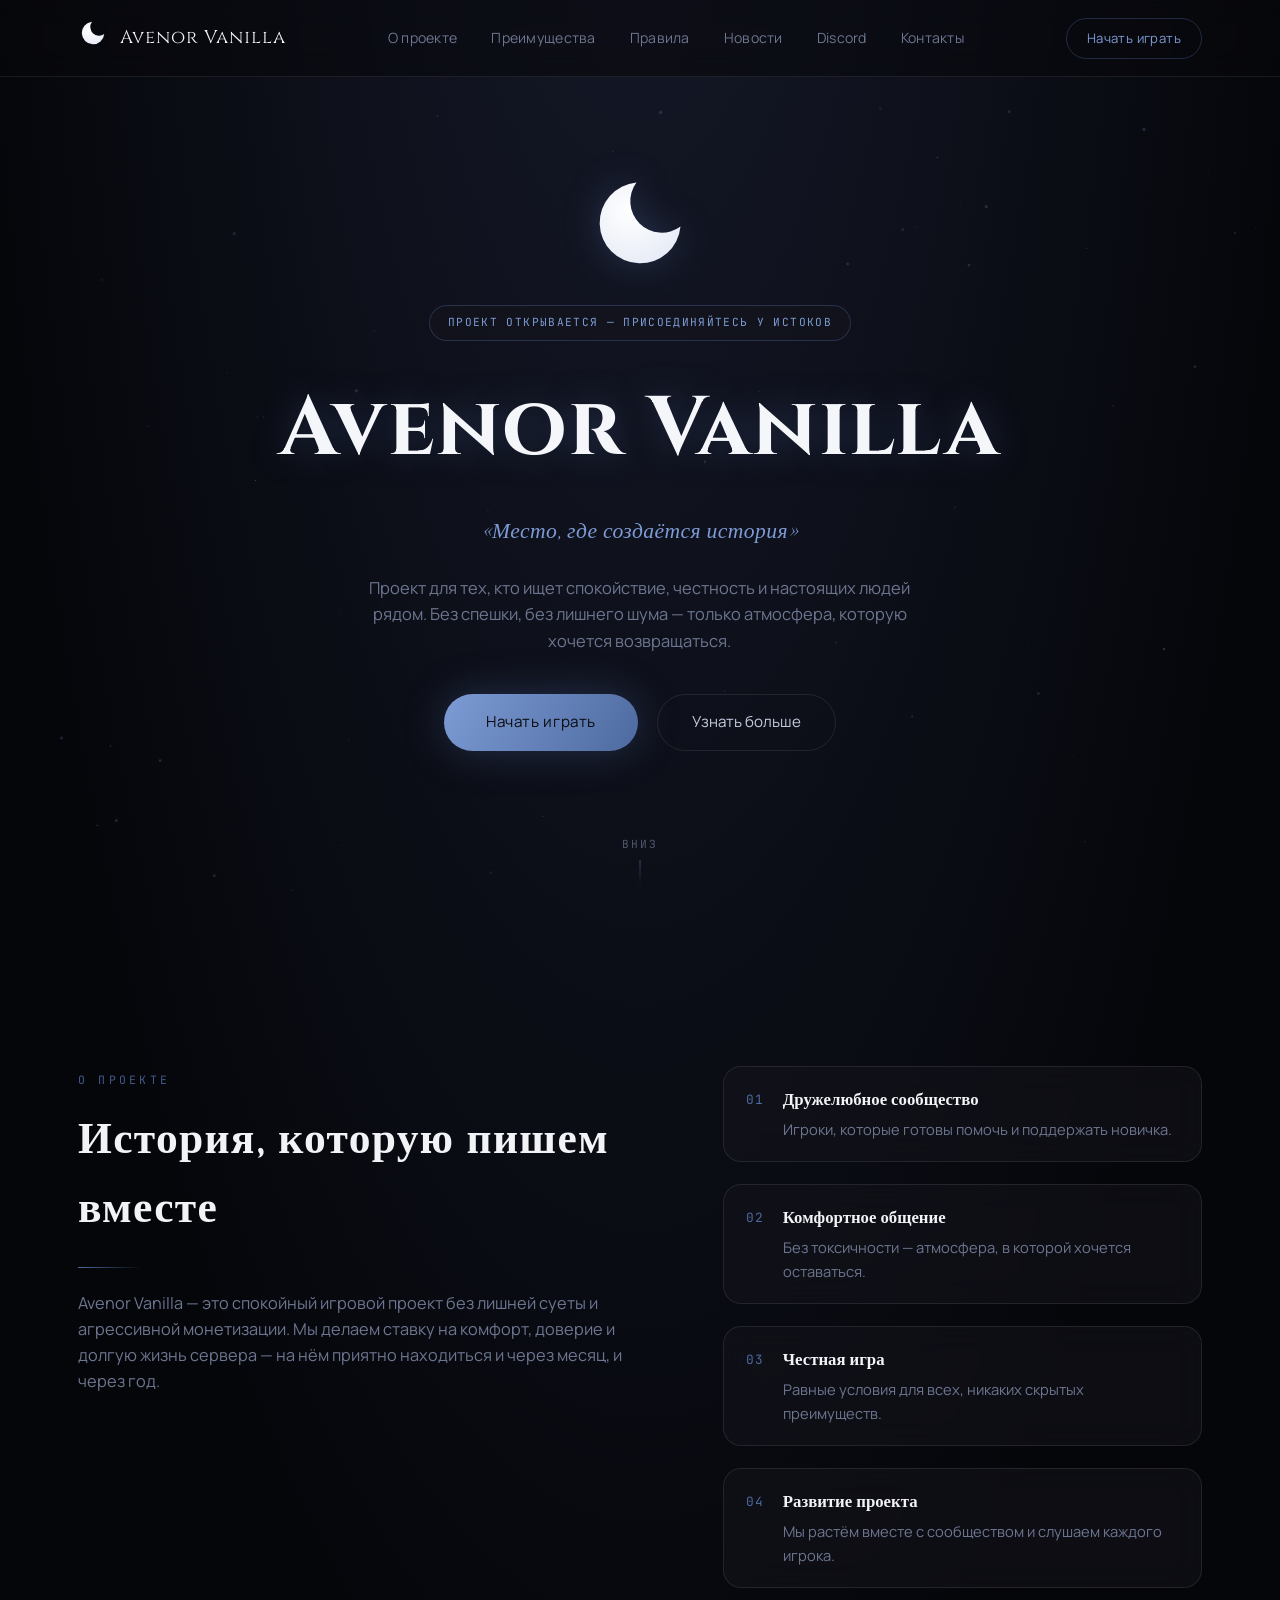
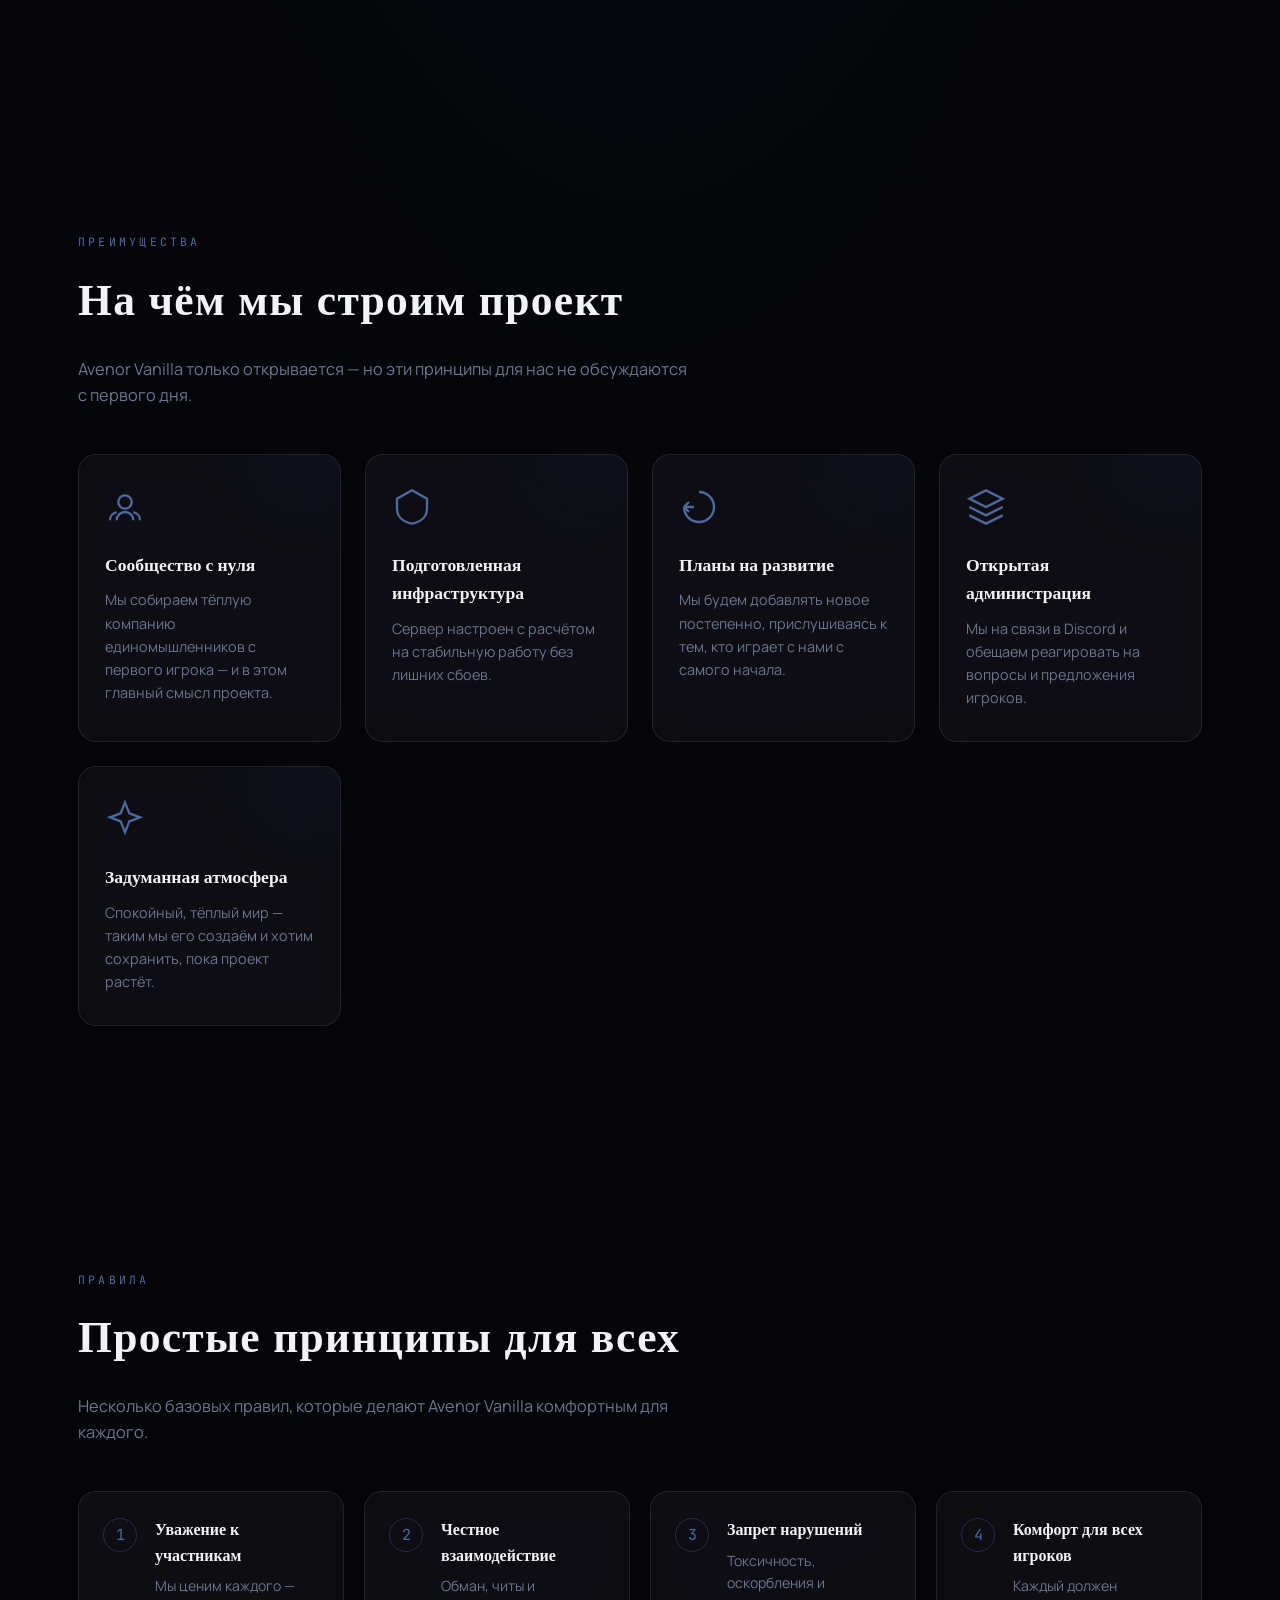
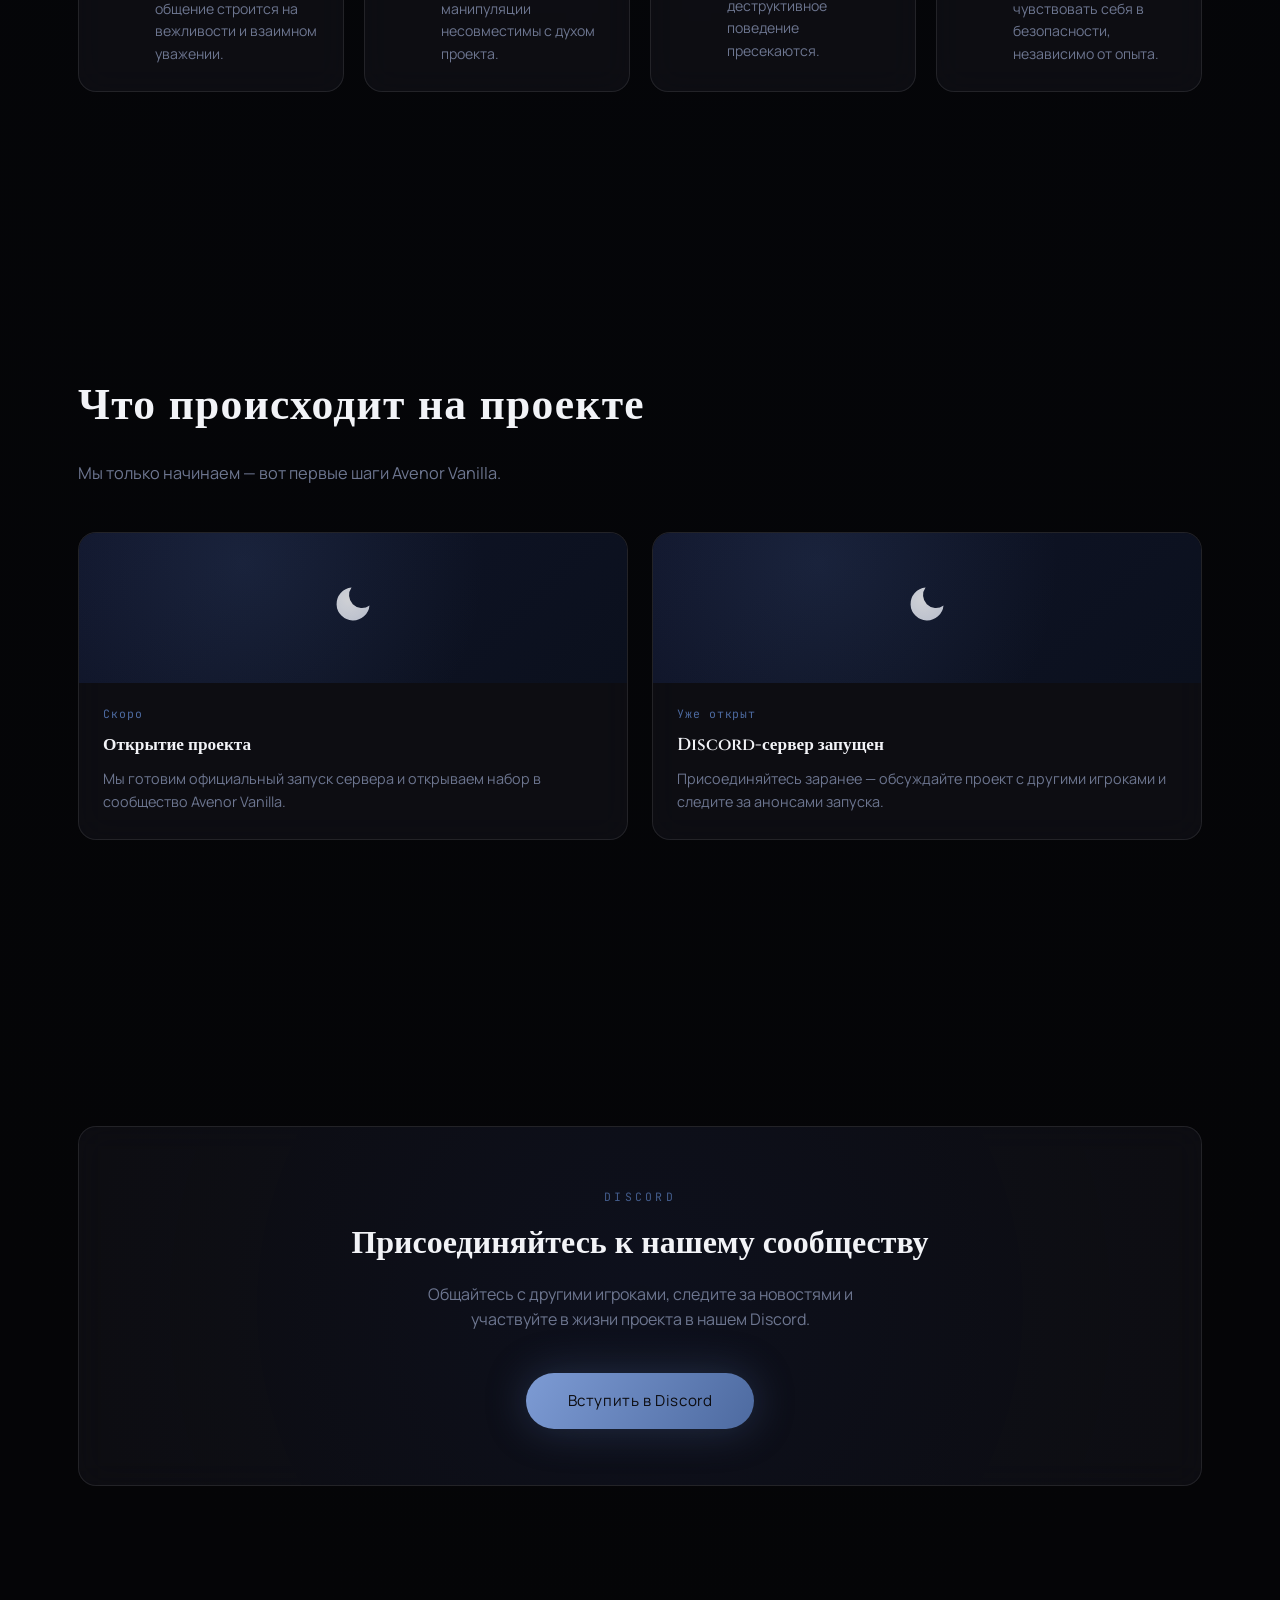
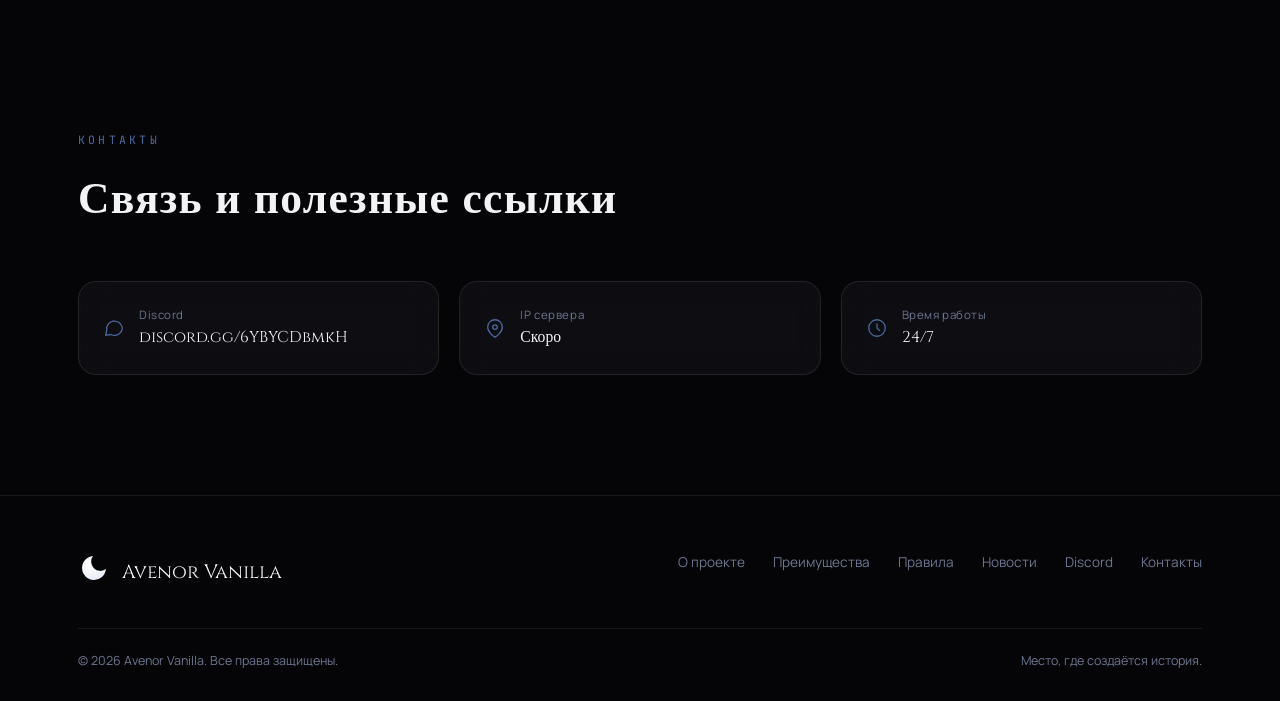
==== commit d56243d3: "Add files via upload" ====
--- a/index.html
+++ b/index.html
@@ -222,7 +222,7 @@
       <div class="contacts-grid">
         <div class="contact-item glass reveal">
           <svg class="icon" viewBox="0 0 24 24" fill="none" stroke="currentColor" stroke-width="1.4"><path d="M21 11.5a8.5 8.5 0 0 1-12.4 7.6L3 20l1-5.4A8.5 8.5 0 1 1 21 11.5Z"/></svg>
-          <div><div class="label">Discord</div><div class="value"><a href="https://discord.gg/BQYNuc6h" target="_blank" rel="noopener noreferrer">discord.gg/BQYNuc6h</a></div></div>
+          <div><div class="label">Discord</div><div class="value"><a href="https://discord.gg/6YBYCDbmkH" target="_blank" rel="noopener noreferrer">discord.gg/6YBYCDbmkH</a></div></div>
         </div>
         <div class="contact-item glass reveal">
           <svg class="icon" viewBox="0 0 24 24" fill="none" stroke="currentColor" stroke-width="1.4"><path d="M12 22s8-4.5 8-11a8 8 0 1 0-16 0c0 6.5 8 11 8 11Z"/><circle cx="12" cy="11" r="2.5"/></svg>
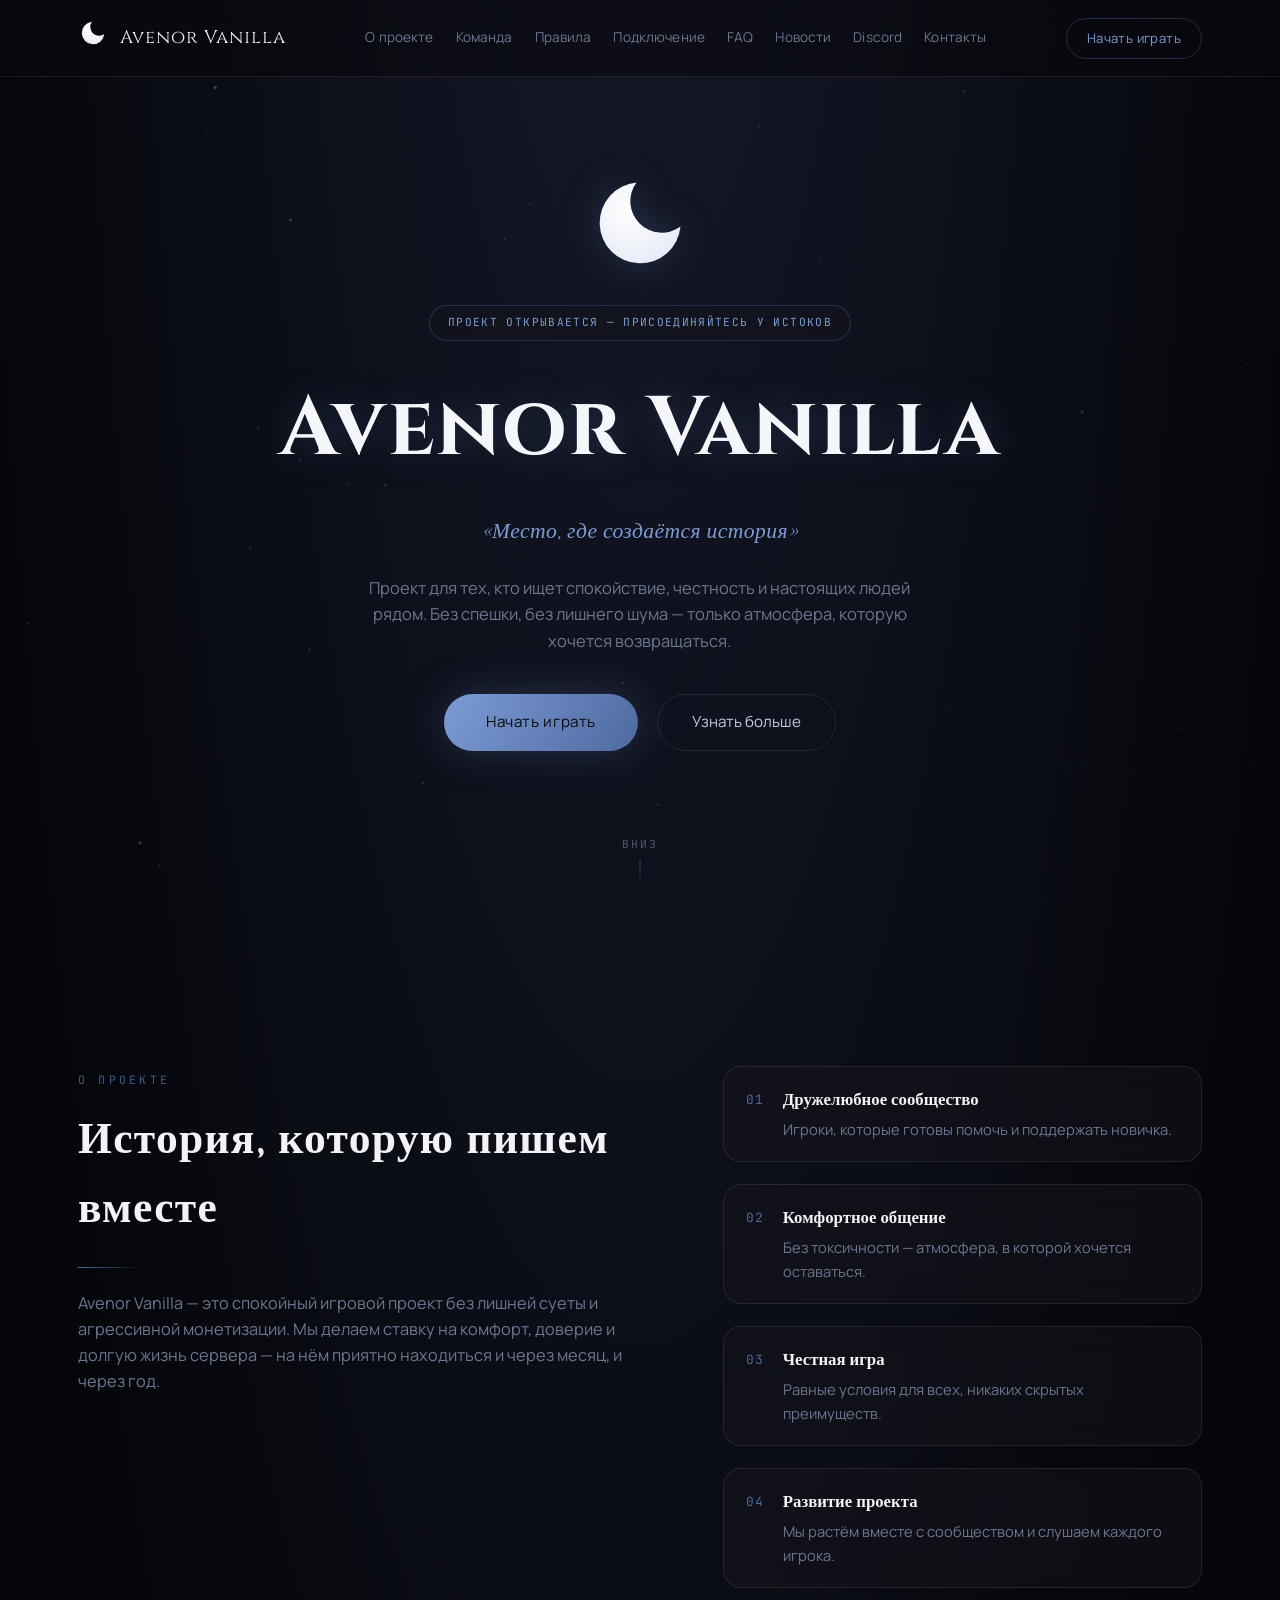
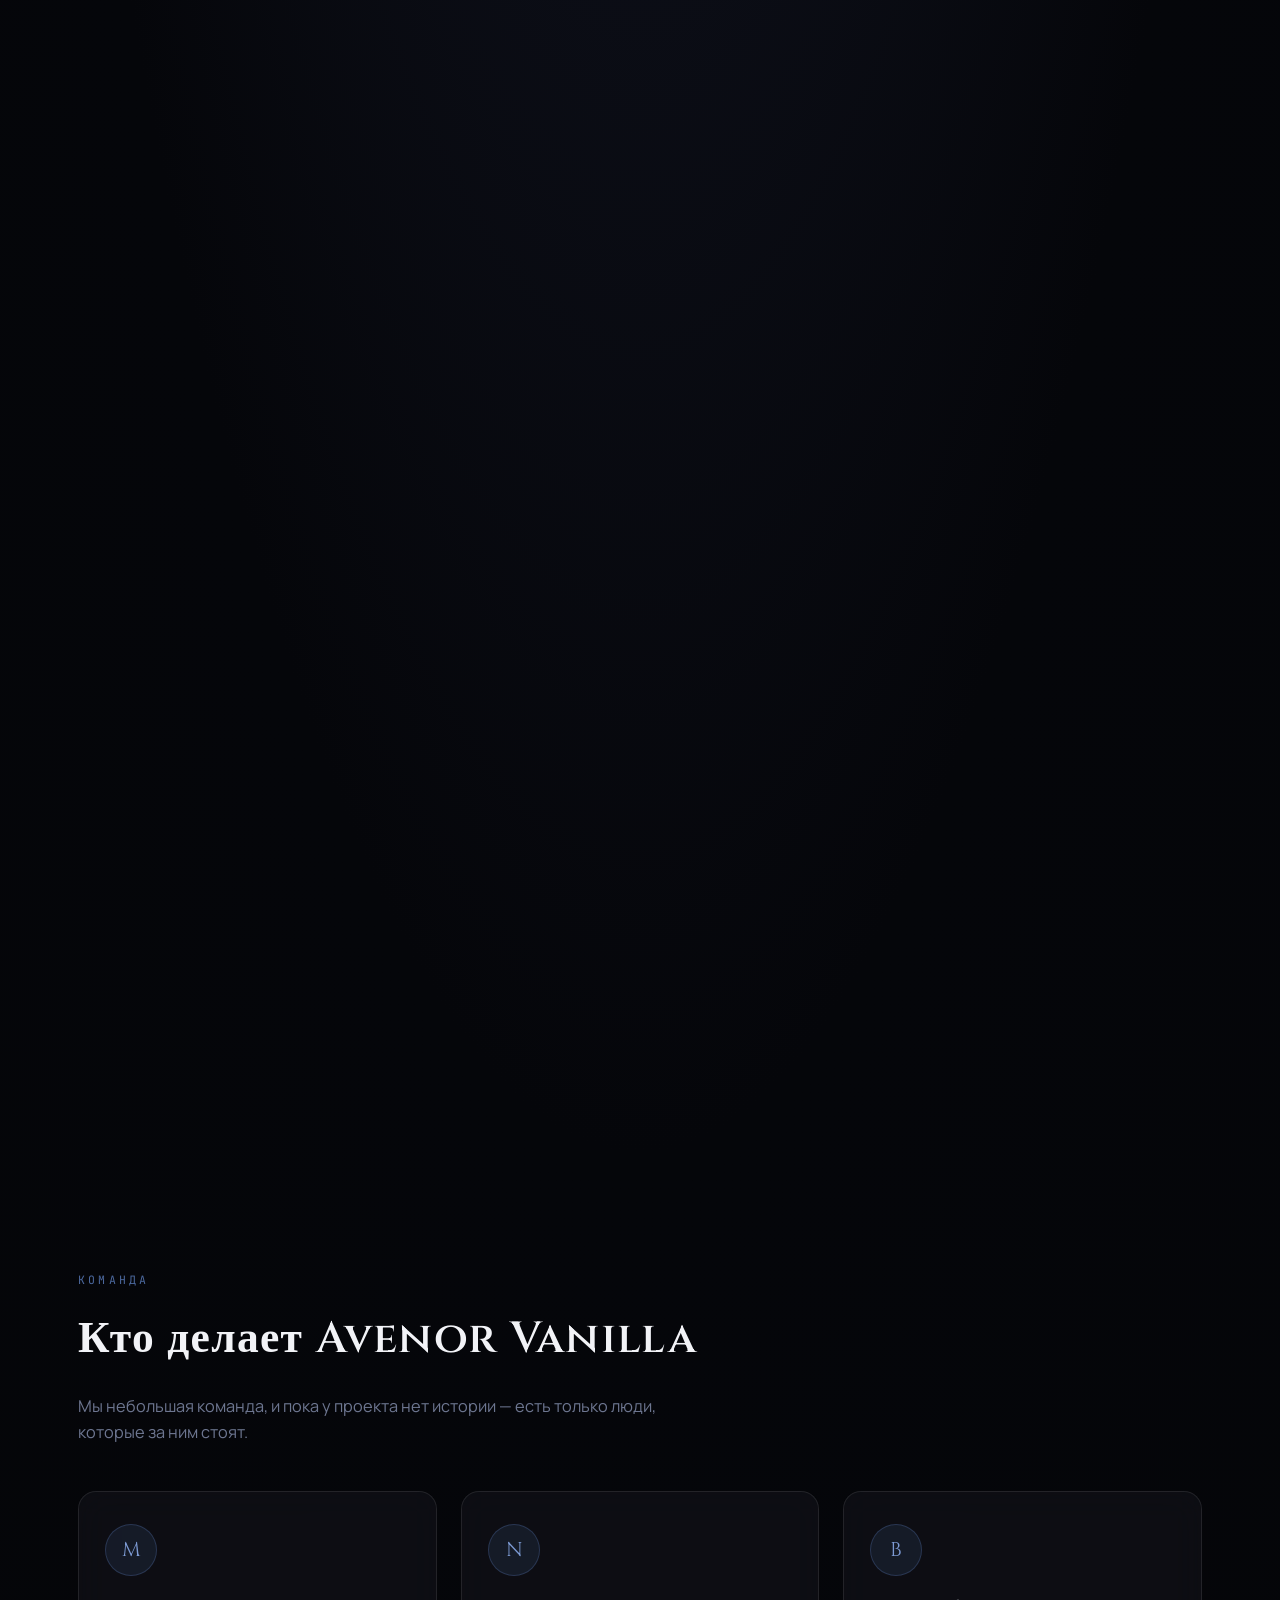
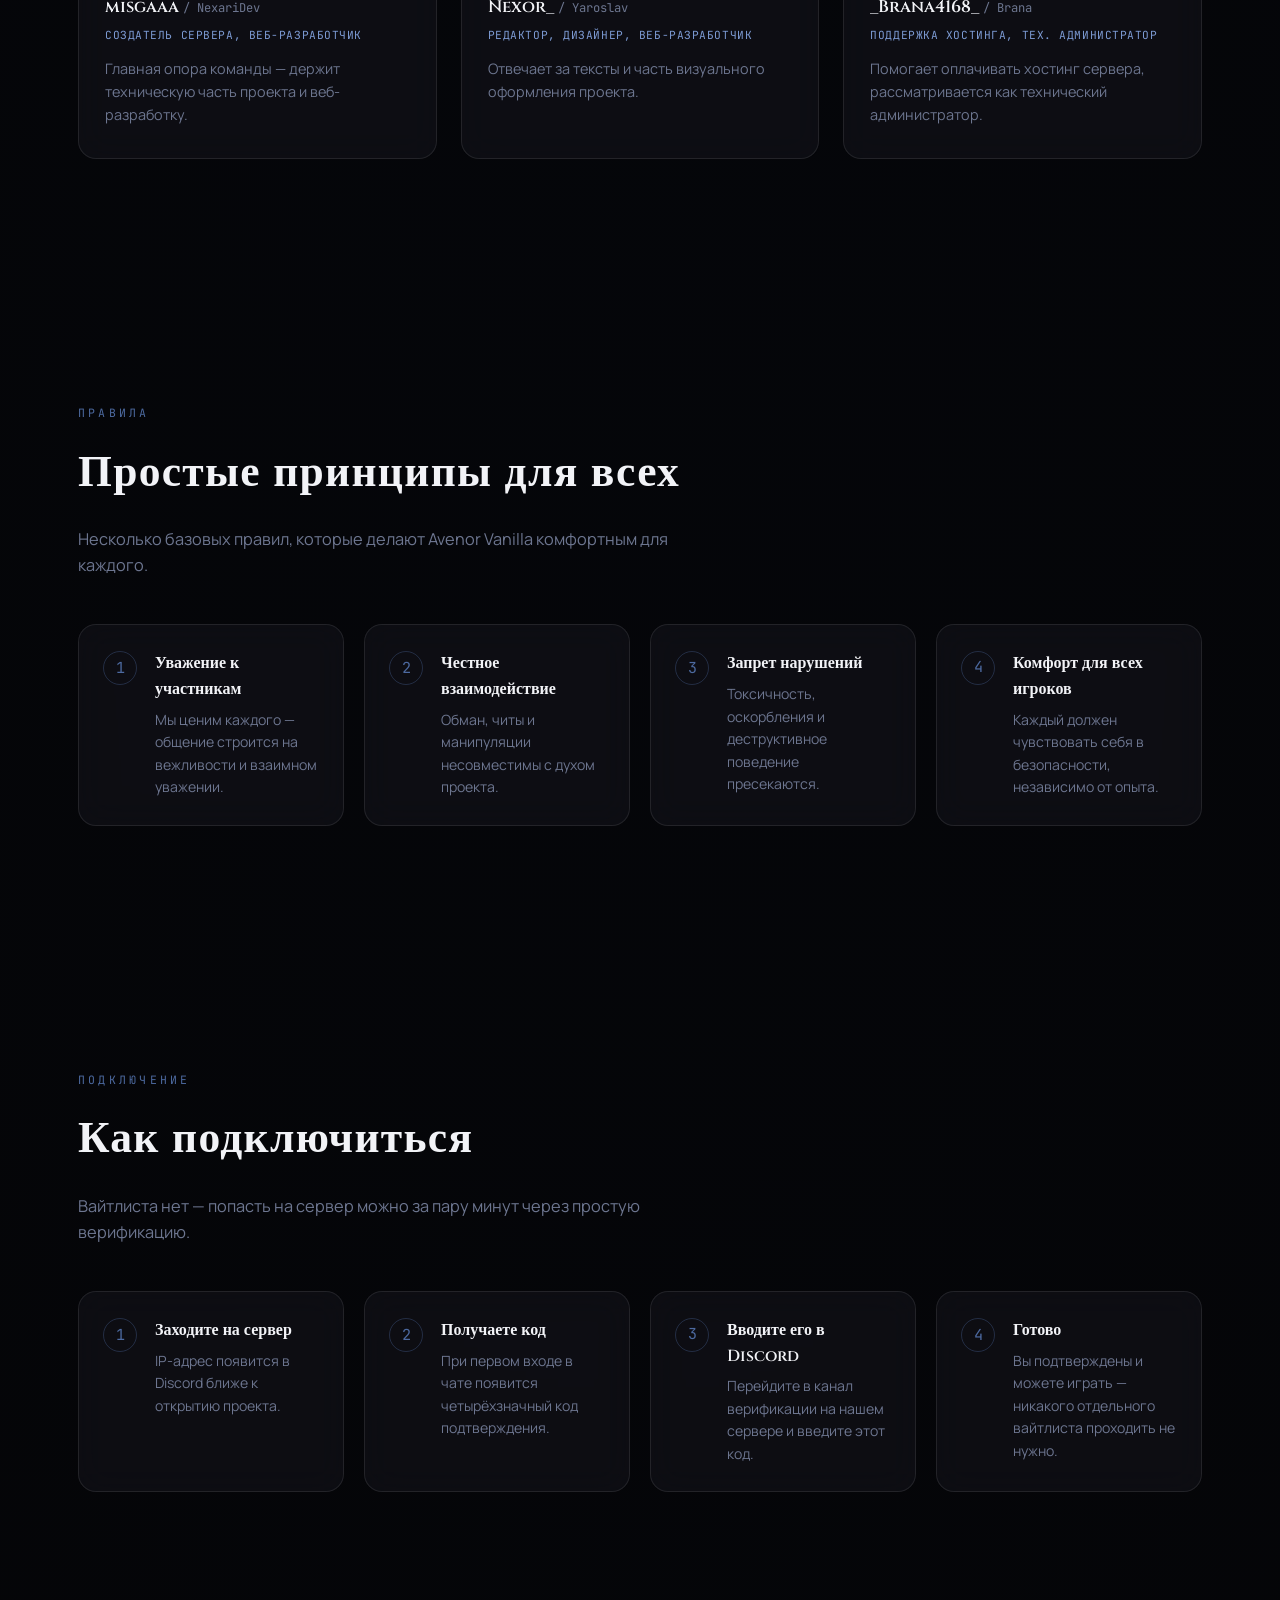
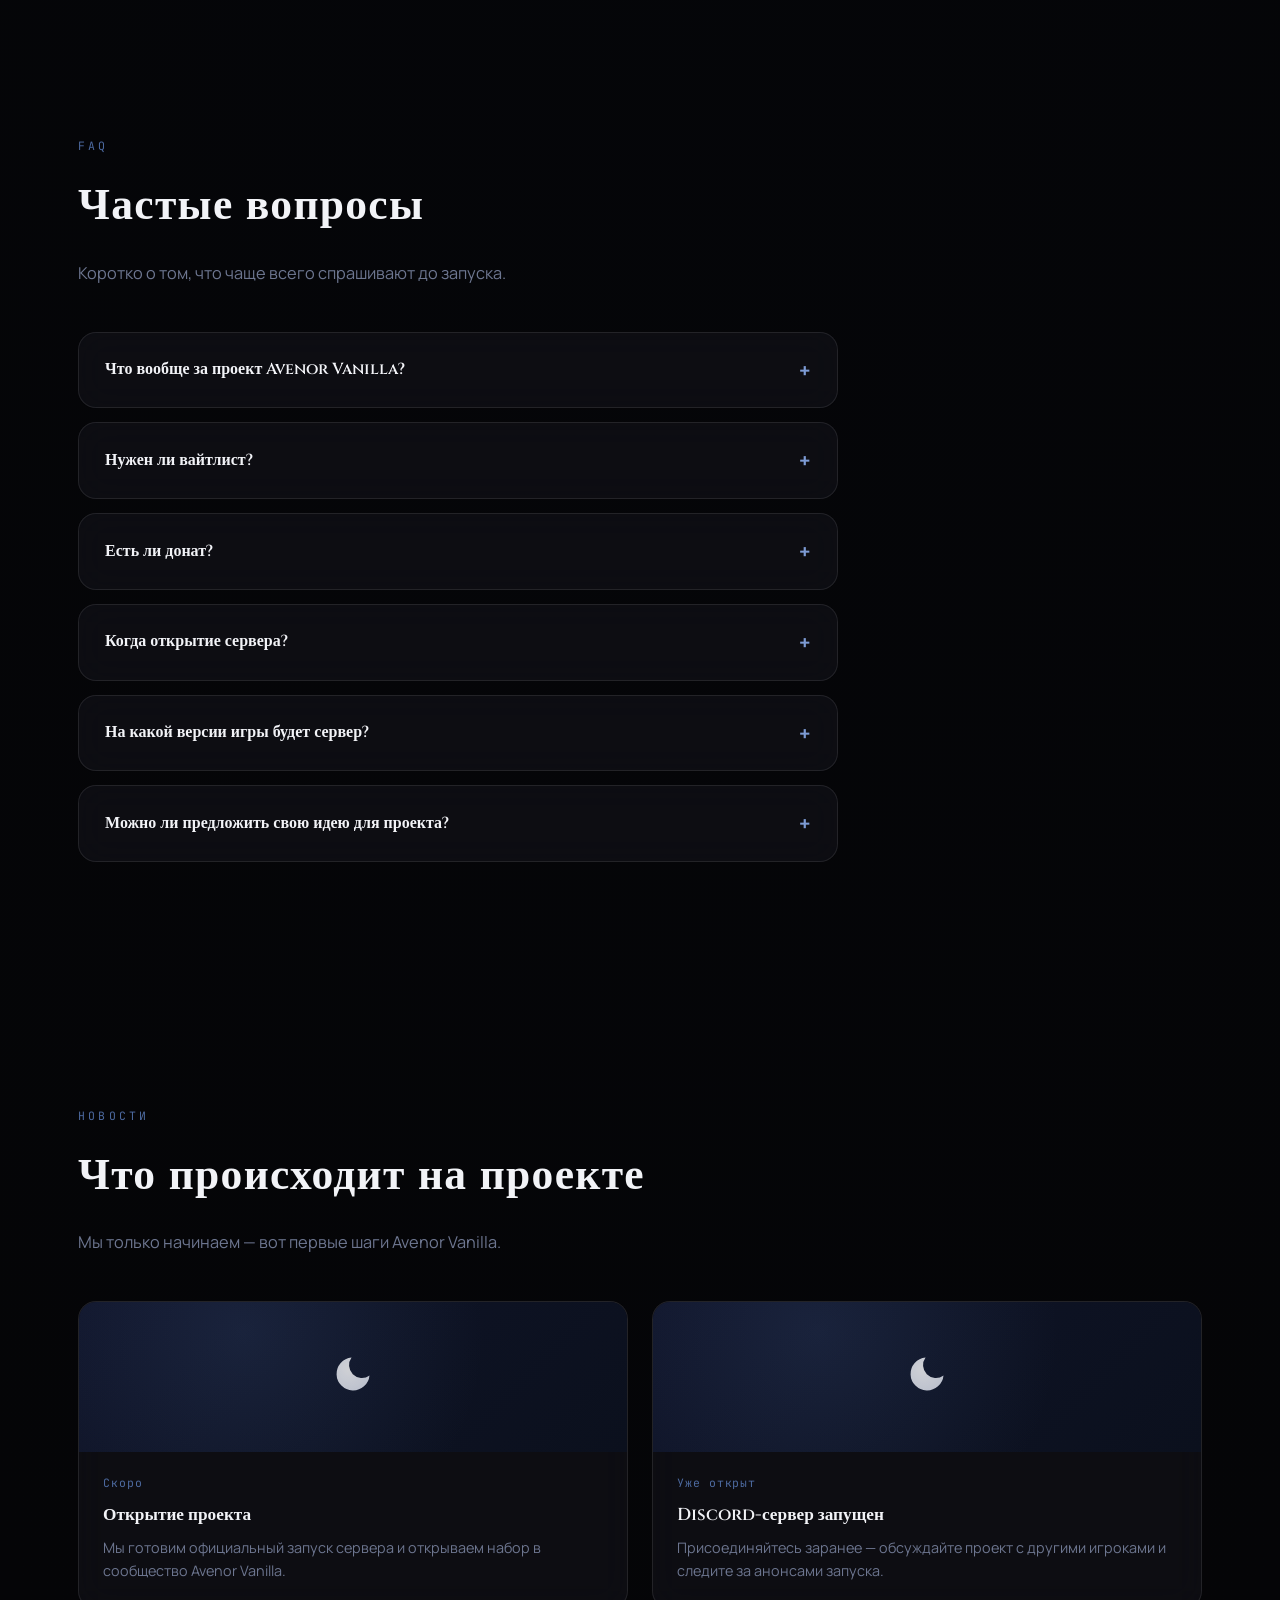
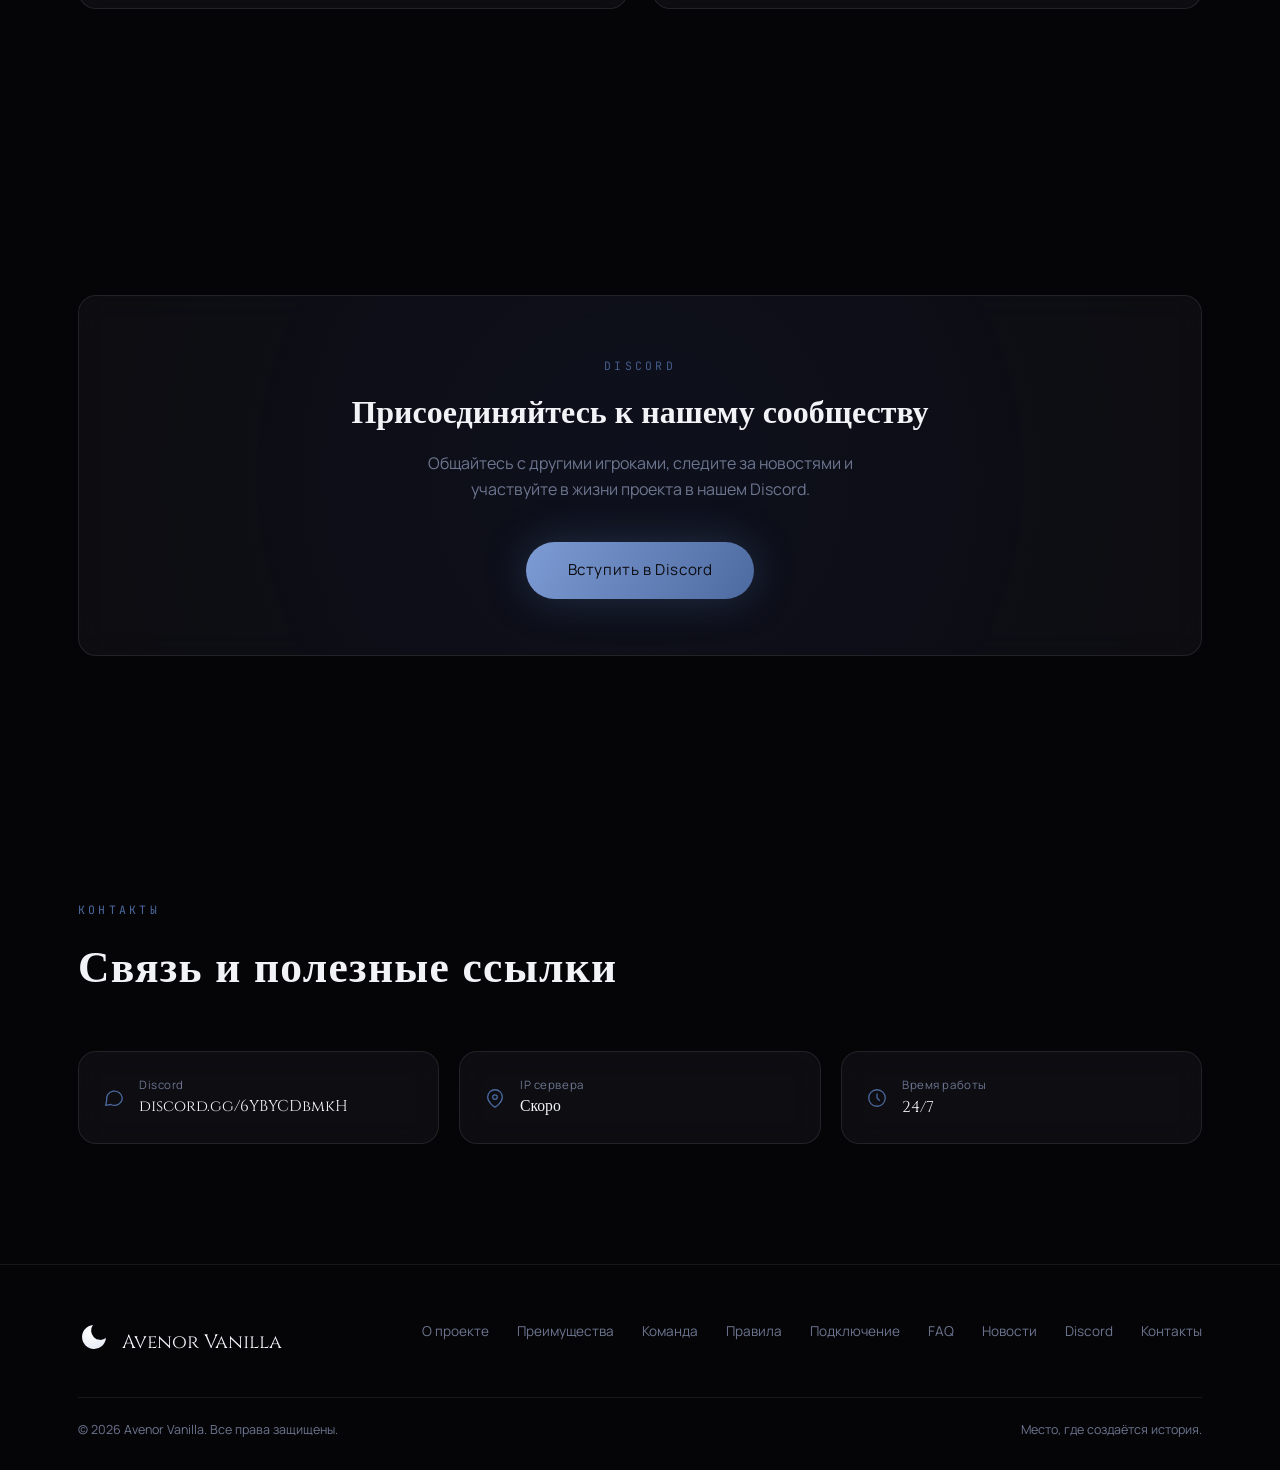
==== commit d1a3b6a5: "Add files via upload" ====
--- a/index.html
+++ b/index.html
@@ -5,6 +5,24 @@
 <meta name="viewport" content="width=device-width, initial-scale=1.0">
 <title>Avenor Vanilla — Место, где создаётся история</title>
 <meta name="description" content="Avenor Vanilla — тёплый, честный и стабильный игровой проект для тех, кто ценит спокойную атмосферу и настоящее сообщество.">
+<link rel="canonical" href="https://jaroslavmazura10-web.github.io/avenor-vanilla/">
+
+<!-- Open Graph / превью при отправке ссылки в Discord, соцсети, мессенджеры -->
+<meta property="og:type" content="website">
+<meta property="og:site_name" content="Avenor Vanilla">
+<meta property="og:title" content="Avenor Vanilla — Место, где создаётся история">
+<meta property="og:description" content="Ванильный игровой проект, который только открывается. Спокойная атмосфера, честные правила, настоящее сообщество.">
+<meta property="og:image" content="https://jaroslavmazura10-web.github.io/avenor-vanilla/assets/images/og-image.png">
+<meta property="og:image:width" content="1200">
+<meta property="og:image:height" content="630">
+<meta property="og:url" content="https://jaroslavmazura10-web.github.io/avenor-vanilla/">
+<meta property="og:locale" content="ru_RU">
+
+<!-- Twitter Card (использует те же данные, что и Open Graph) -->
+<meta name="twitter:card" content="summary_large_image">
+<meta name="twitter:title" content="Avenor Vanilla — Место, где создаётся история">
+<meta name="twitter:description" content="Ванильный игровой проект, который только открывается. Спокойная атмосфера, честные правила, настоящее сообщество.">
+<meta name="twitter:image" content="https://jaroslavmazura10-web.github.io/avenor-vanilla/assets/images/og-image.png">
 
 <!-- Шрифты: Cinzel (заголовки), Manrope (текст), JetBrains Mono (лейблы/эйброу) -->
 <link rel="preconnect" href="https://fonts.googleapis.com">
@@ -12,7 +30,11 @@
 <link href="https://fonts.googleapis.com/css2?family=Cinzel:wght@500;600;700&family=Manrope:wght@400;500;600;700&family=JetBrains+Mono:wght@400;500&display=swap" rel="stylesheet">
 
 <link rel="stylesheet" href="style.css">
+
+<!-- Favicon: SVG для современных браузеров + PNG-запасные варианты -->
 <link rel="icon" href="assets/icons/emblem.svg" type="image/svg+xml">
+<link rel="icon" href="assets/icons/favicon-32.png" type="image/png" sizes="32x32">
+<link rel="apple-touch-icon" href="assets/icons/apple-touch-icon.png">
 </head>
 <body>
 
@@ -29,8 +51,10 @@
 
       <nav class="nav-links" id="navLinks">
         <a href="#about">О проекте</a>
-        <a href="#advantages">Преимущества</a>
+        <a href="#team">Команда</a>
         <a href="#rules">Правила</a>
+        <a href="#connect">Подключение</a>
+        <a href="#faq">FAQ</a>
         <a href="#news">Новости</a>
         <a href="#discord">Discord</a>
         <a href="#contacts">Контакты</a>
@@ -145,6 +169,36 @@
     </div>
   </section>
 
+  <!-- ================= КОМАНДА ================= -->
+  <section class="section" id="team">
+    <div class="container">
+      <span class="eyebrow reveal">Команда</span>
+      <h2 class="section-title reveal">Кто делает Avenor Vanilla</h2>
+      <p class="section-lead reveal">Мы небольшая команда, и пока у проекта нет истории — есть только люди, которые за ним стоят.</p>
+
+      <div class="team-grid">
+        <div class="team-card glass reveal">
+          <span class="team-avatar">M</span>
+          <h3>misgaaa <span class="team-alias">/ NexariDev</span></h3>
+          <span class="team-role">Создатель сервера, веб-разработчик</span>
+          <p>Главная опора команды — держит техническую часть проекта и веб-разработку.</p>
+        </div>
+        <div class="team-card glass reveal">
+          <span class="team-avatar">N</span>
+          <h3>Nexor_ <span class="team-alias">/ Yaroslav</span></h3>
+          <span class="team-role">Редактор, дизайнер, веб-разработчик</span>
+          <p>Отвечает за тексты и часть визуального оформления проекта.</p>
+        </div>
+        <div class="team-card glass reveal">
+          <span class="team-avatar">B</span>
+          <h3>_Brana4168_ <span class="team-alias">/ Brana</span></h3>
+          <span class="team-role">Поддержка хостинга, тех. администратор</span>
+          <p>Помогает оплачивать хостинг сервера, рассматривается как технический администратор.</p>
+        </div>
+      </div>
+    </div>
+  </section>
+
   <!-- ================= ПРАВИЛА ================= -->
   <section class="section" id="rules">
     <div class="container">
@@ -169,6 +223,70 @@
           <span class="rule-num">4</span>
           <div><h4>Комфорт для всех игроков</h4><p>Каждый должен чувствовать себя в безопасности, независимо от опыта.</p></div>
         </div>
+      </div>
+    </div>
+  </section>
+
+  <!-- ================= КАК ПОДКЛЮЧИТЬСЯ ================= -->
+  <section class="section" id="connect">
+    <div class="container">
+      <span class="eyebrow reveal">Подключение</span>
+      <h2 class="section-title reveal">Как подключиться</h2>
+      <p class="section-lead reveal">Вайтлиста нет — попасть на сервер можно за пару минут через простую верификацию.</p>
+
+      <div class="rules-grid">
+        <div class="rule-item glass reveal">
+          <span class="rule-num">1</span>
+          <div><h4>Заходите на сервер</h4><p>IP-адрес появится в Discord ближе к открытию проекта.</p></div>
+        </div>
+        <div class="rule-item glass reveal">
+          <span class="rule-num">2</span>
+          <div><h4>Получаете код</h4><p>При первом входе в чате появится четырёхзначный код подтверждения.</p></div>
+        </div>
+        <div class="rule-item glass reveal">
+          <span class="rule-num">3</span>
+          <div><h4>Вводите его в Discord</h4><p>Перейдите в канал верификации на нашем сервере и введите этот код.</p></div>
+        </div>
+        <div class="rule-item glass reveal">
+          <span class="rule-num">4</span>
+          <div><h4>Готово</h4><p>Вы подтверждены и можете играть — никакого отдельного вайтлиста проходить не нужно.</p></div>
+        </div>
+      </div>
+    </div>
+  </section>
+
+  <!-- ================= FAQ ================= -->
+  <section class="section" id="faq">
+    <div class="container">
+      <span class="eyebrow reveal">FAQ</span>
+      <h2 class="section-title reveal">Частые вопросы</h2>
+      <p class="section-lead reveal">Коротко о том, что чаще всего спрашивают до запуска.</p>
+
+      <div class="faq-list">
+        <details class="faq-item glass reveal">
+          <summary>Что вообще за проект Avenor Vanilla?</summary>
+          <p>Это ванильный сервер в формате «Vanilla+» — классическая игра, дополненная несколькими лёгкими плагинами для удобства, без резких изменений баланса.</p>
+        </details>
+        <details class="faq-item glass reveal">
+          <summary>Нужен ли вайтлист?</summary>
+          <p>Нет, отдельного вайтлиста нет. Достаточно пройти простую верификацию — ввести код из игры в Discord-канале.</p>
+        </details>
+        <details class="faq-item glass reveal">
+          <summary>Есть ли донат?</summary>
+          <p>Пока доната нет.</p>
+        </details>
+        <details class="faq-item glass reveal">
+          <summary>Когда открытие сервера?</summary>
+          <p>Ориентировочно конец июля — начало августа 2026 года. Точную дату объявим в Discord.</p>
+        </details>
+        <details class="faq-item glass reveal">
+          <summary>На какой версии игры будет сервер?</summary>
+          <p>Версию и технические требования объявим в Discord ближе к запуску.</p>
+        </details>
+        <details class="faq-item glass reveal">
+          <summary>Можно ли предложить свою идею для проекта?</summary>
+          <p>Да, мы открыты к предложениям — делитесь идеями в Discord, самые удачные обязательно рассмотрим.</p>
+        </details>
       </div>
     </div>
   </section>
@@ -247,7 +365,10 @@
         <nav class="footer-nav">
           <a href="#about">О проекте</a>
           <a href="#advantages">Преимущества</a>
+          <a href="#team">Команда</a>
           <a href="#rules">Правила</a>
+          <a href="#connect">Подключение</a>
+          <a href="#faq">FAQ</a>
           <a href="#news">Новости</a>
           <a href="#discord">Discord</a>
           <a href="#contacts">Контакты</a>
--- a/style.css
+++ b/style.css
@@ -173,9 +173,9 @@
 
 .nav-links {
   display: flex;
-  gap: 34px;
-  font-size: 0.88rem;
-  letter-spacing: 0.02em;
+  gap: 22px;
+  font-size: 0.85rem;
+  letter-spacing: 0.01em;
 }
 
 .nav-links a {
@@ -548,6 +548,108 @@
 }
 .discord-panel p { color: var(--text-dim); max-width: 480px; margin: 0 auto; }
 
+/* ---------- Команда ---------- */
+.team-grid {
+  display: grid;
+  grid-template-columns: repeat(auto-fit, minmax(240px, 1fr));
+  gap: 24px;
+  margin-top: 46px;
+}
+
+.team-card {
+  padding: 32px 26px;
+  transition: transform 0.35s ease, border-color 0.35s ease;
+}
+.team-card:hover {
+  transform: translateY(-6px);
+  border-color: var(--glow-accent);
+}
+
+.team-avatar {
+  display: inline-flex;
+  align-items: center;
+  justify-content: center;
+  width: 52px;
+  height: 52px;
+  border-radius: 50%;
+  background: rgba(77, 106, 160, 0.15);
+  border: 1px solid var(--glow-accent);
+  color: var(--accent-bright);
+  font-family: var(--font-display);
+  font-size: 1.25rem;
+  margin-bottom: 18px;
+}
+
+.team-card h3 {
+  font-family: var(--font-display);
+  font-size: 1.05rem;
+  color: #f2f3f7;
+  margin-bottom: 6px;
+  font-weight: 600;
+}
+.team-alias {
+  font-family: var(--font-mono);
+  font-size: 0.76rem;
+  color: var(--text-dim);
+  font-weight: 400;
+  letter-spacing: 0;
+}
+.team-role {
+  display: block;
+  font-family: var(--font-mono);
+  font-size: 0.7rem;
+  letter-spacing: 0.05em;
+  text-transform: uppercase;
+  color: var(--accent-bright);
+  margin-bottom: 12px;
+}
+.team-card p { color: var(--text-dim); font-size: 0.9rem; }
+
+/* ---------- FAQ ---------- */
+.faq-list {
+  display: flex;
+  flex-direction: column;
+  gap: 14px;
+  margin-top: 46px;
+  max-width: 760px;
+}
+
+.faq-item {
+  padding: 4px 26px;
+  transition: border-color 0.3s ease;
+}
+.faq-item[open] { border-color: var(--glow-accent); }
+
+.faq-item summary {
+  cursor: pointer;
+  list-style: none;
+  display: flex;
+  align-items: center;
+  justify-content: space-between;
+  gap: 16px;
+  padding: 18px 0;
+  font-family: var(--font-display);
+  font-size: 1rem;
+  font-weight: 600;
+  color: #f2f3f7;
+}
+.faq-item summary::-webkit-details-marker { display: none; }
+.faq-item summary::after {
+  content: "+";
+  flex-shrink: 0;
+  font-family: var(--font-mono);
+  font-size: 1.2rem;
+  color: var(--accent-bright);
+  transition: transform 0.3s ease;
+}
+.faq-item[open] summary::after { transform: rotate(45deg); }
+
+.faq-item p {
+  color: var(--text-dim);
+  font-size: 0.92rem;
+  padding: 0 0 20px;
+}
+
 /* ---------- Контакты ---------- */
 .contacts-grid {
   display: grid;
@@ -616,7 +718,7 @@
   .about-grid { grid-template-columns: 1fr; gap: 40px; }
 }
 
-@media (max-width: 760px) {
+@media (max-width: 980px) {
   .nav-links, .nav-cta { display: none; }
   .burger { display: flex; }
 
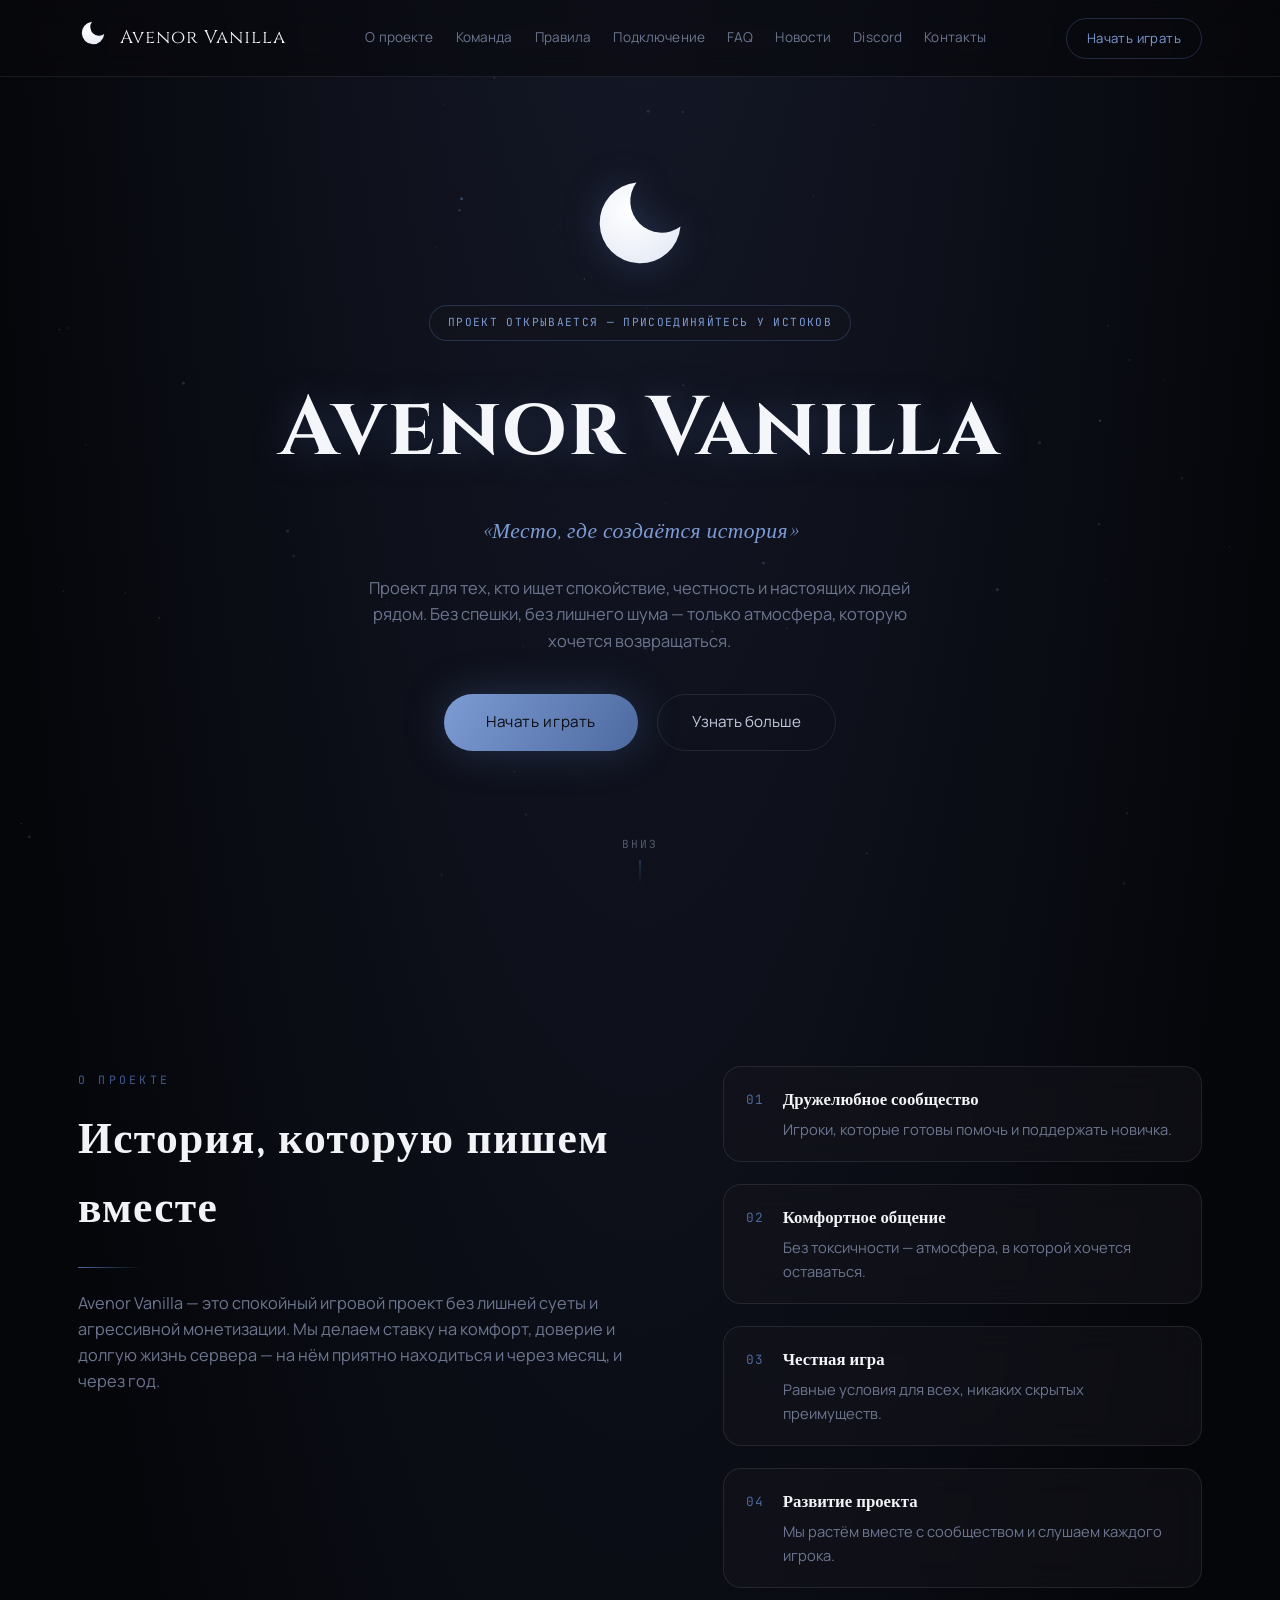
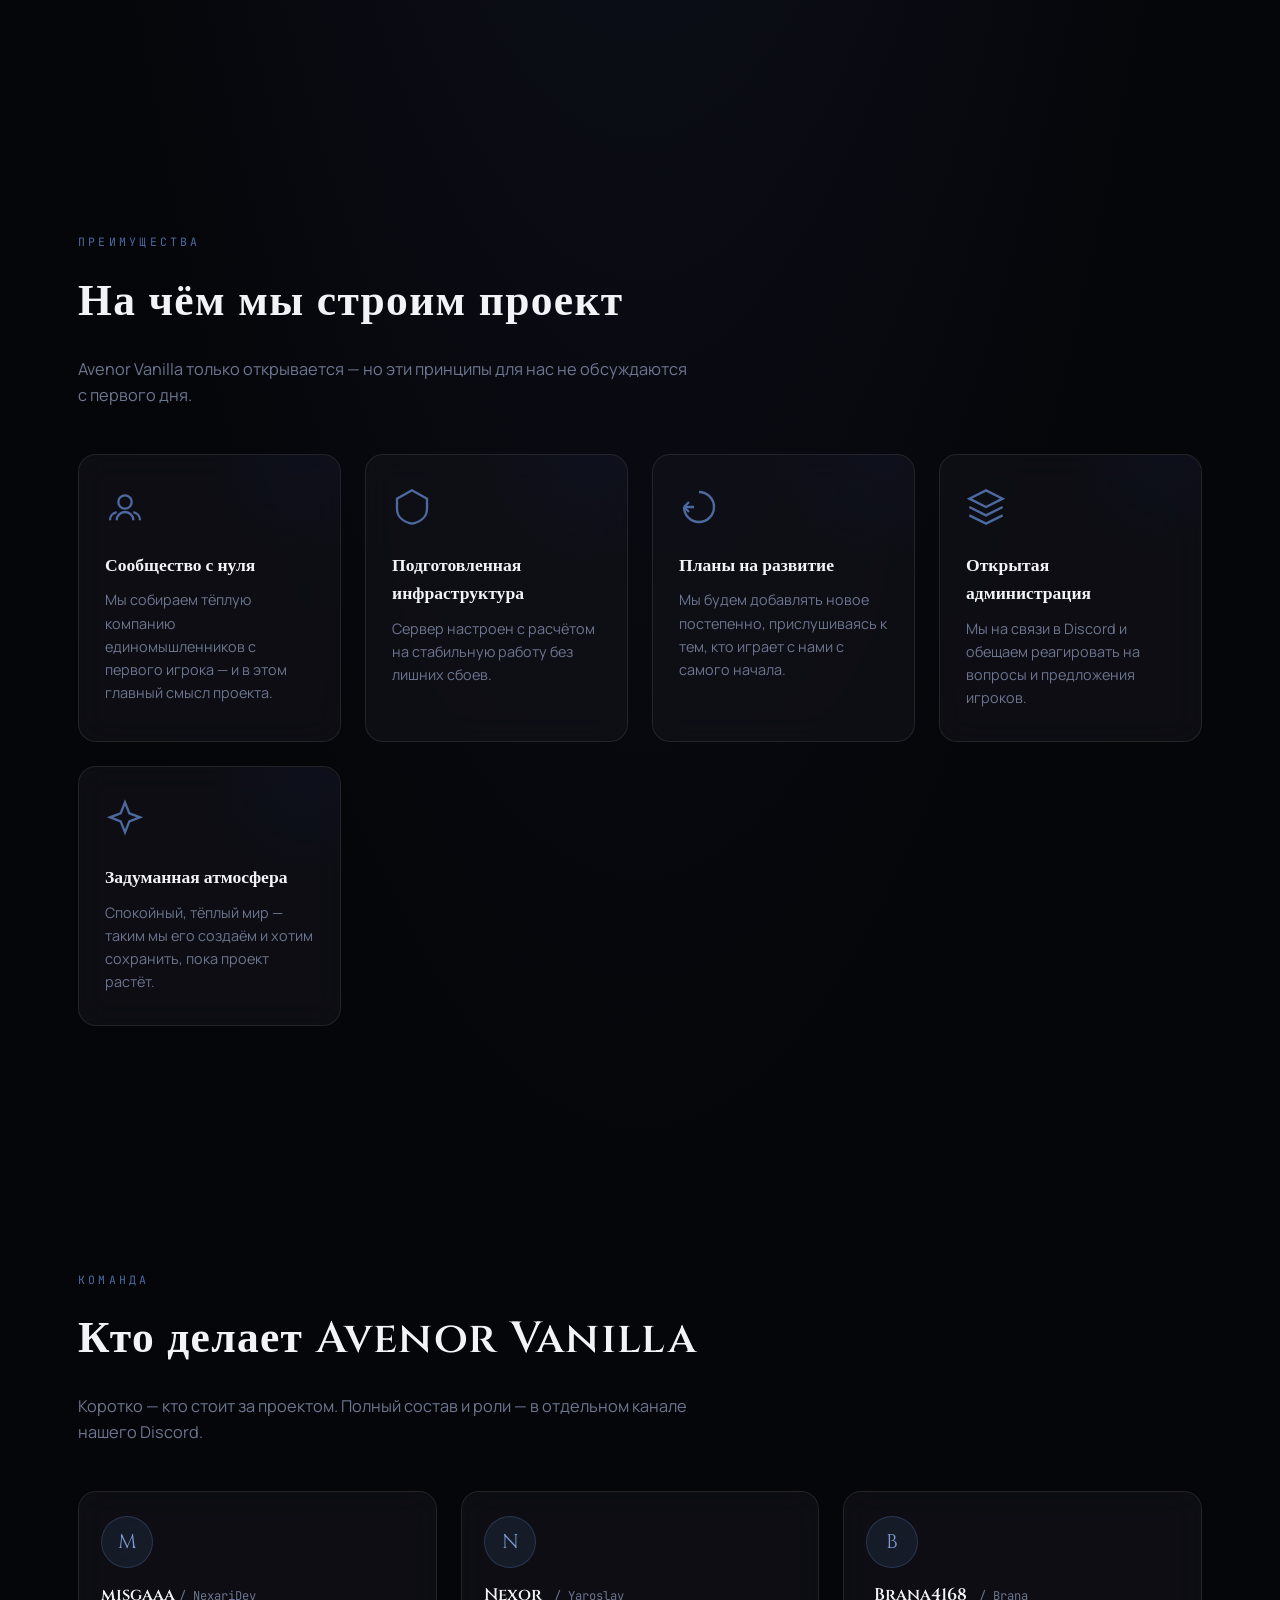
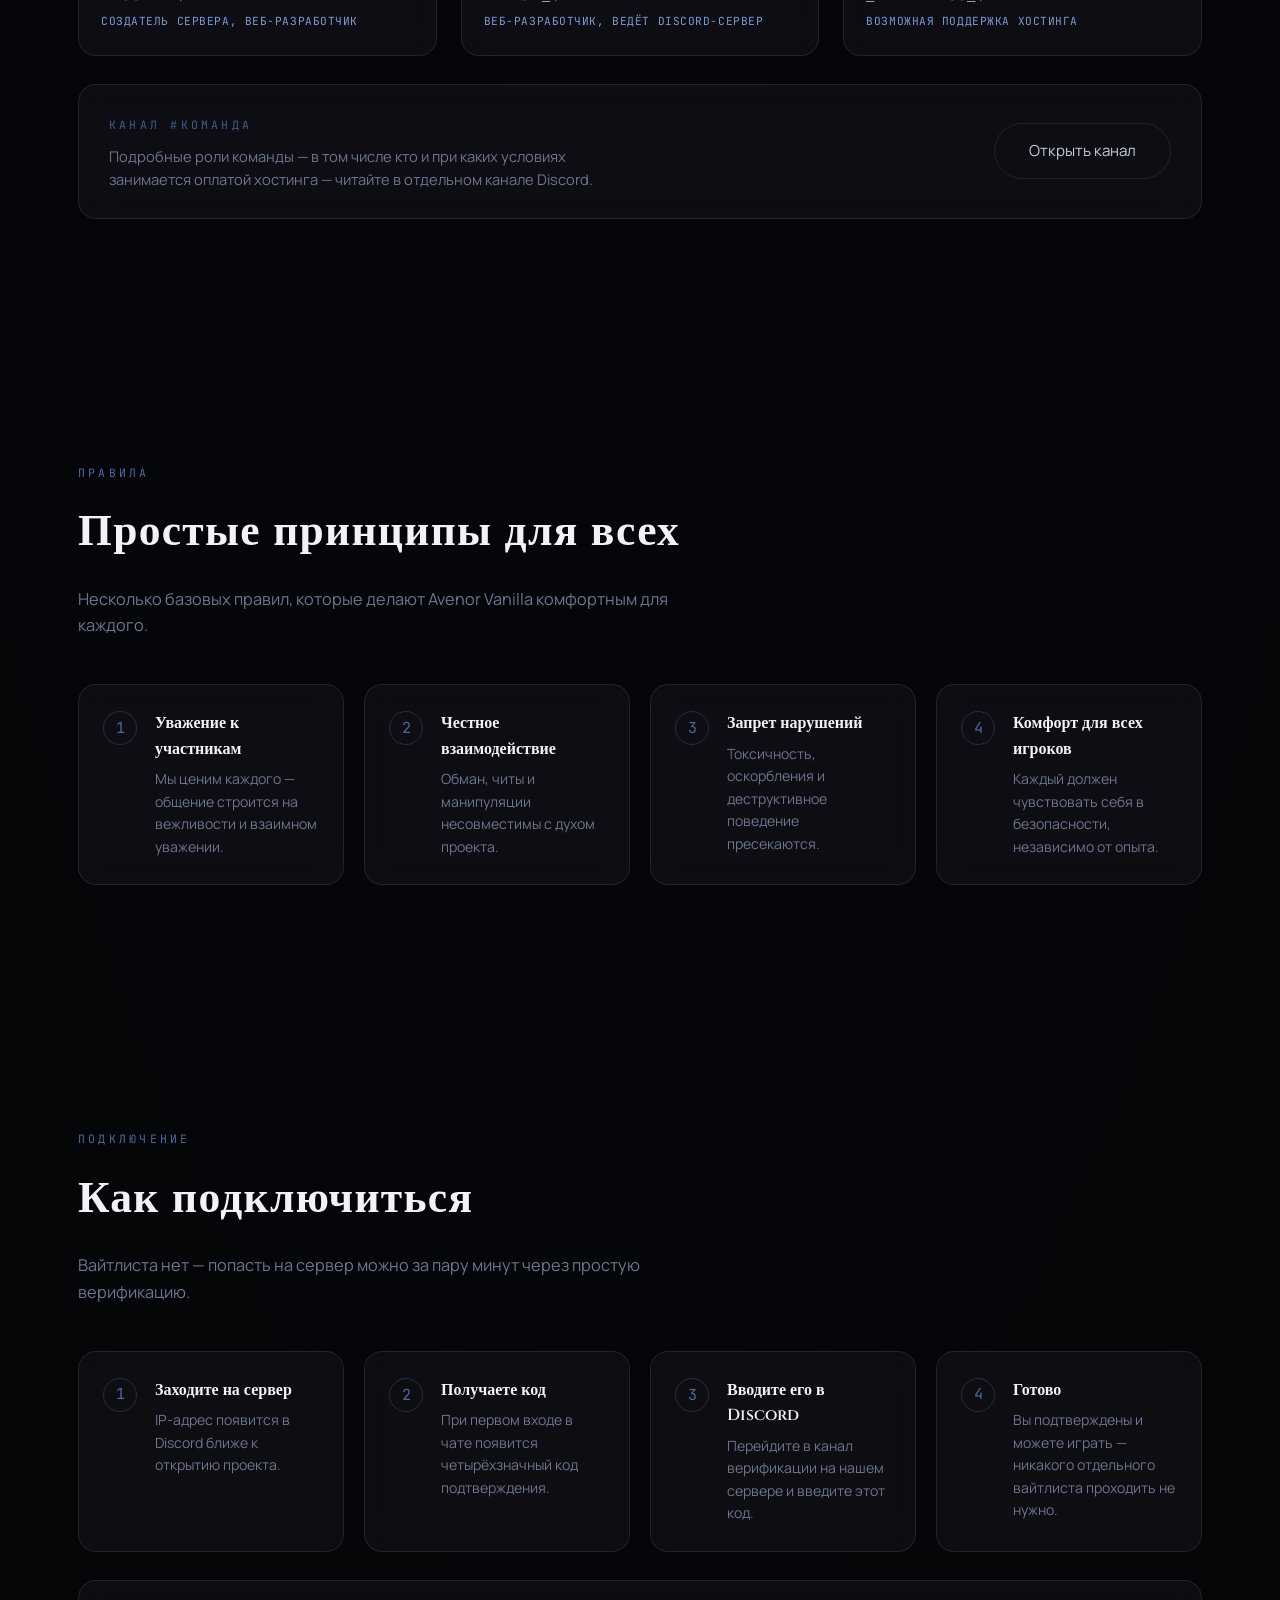
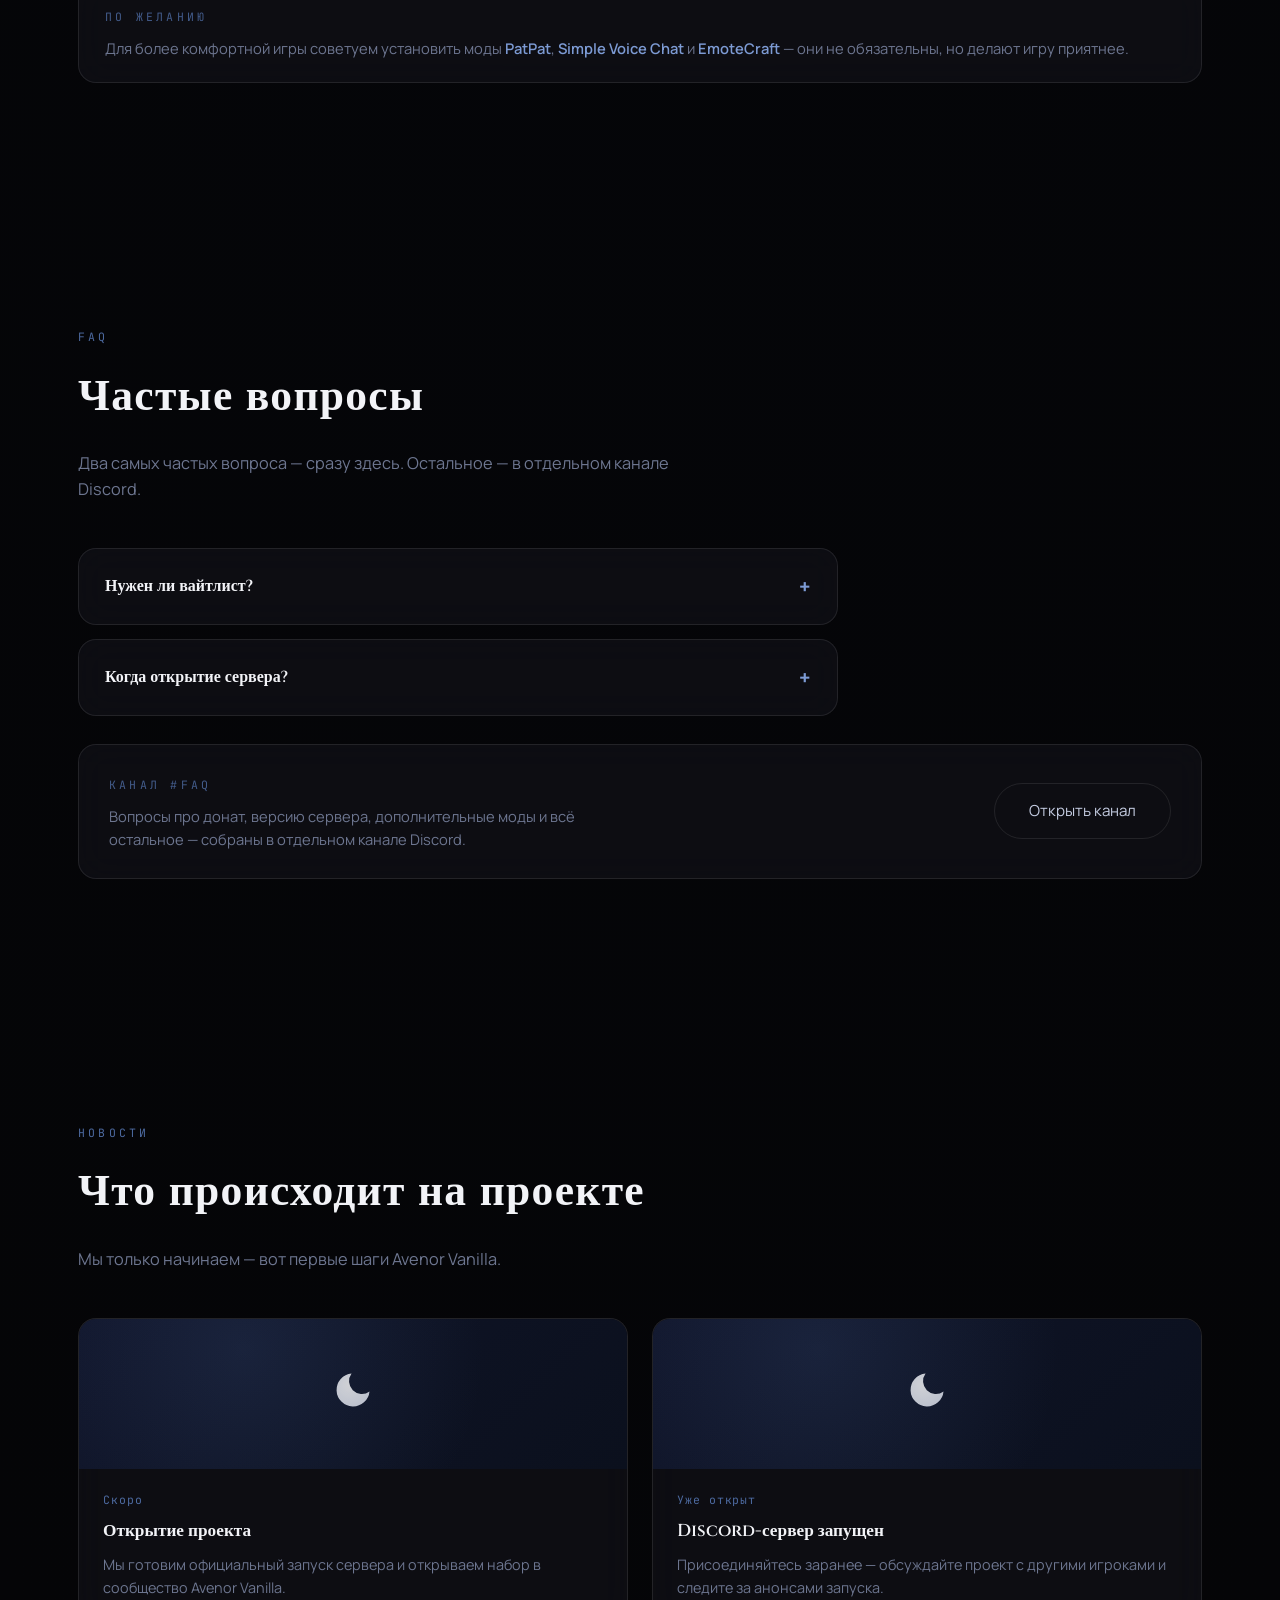
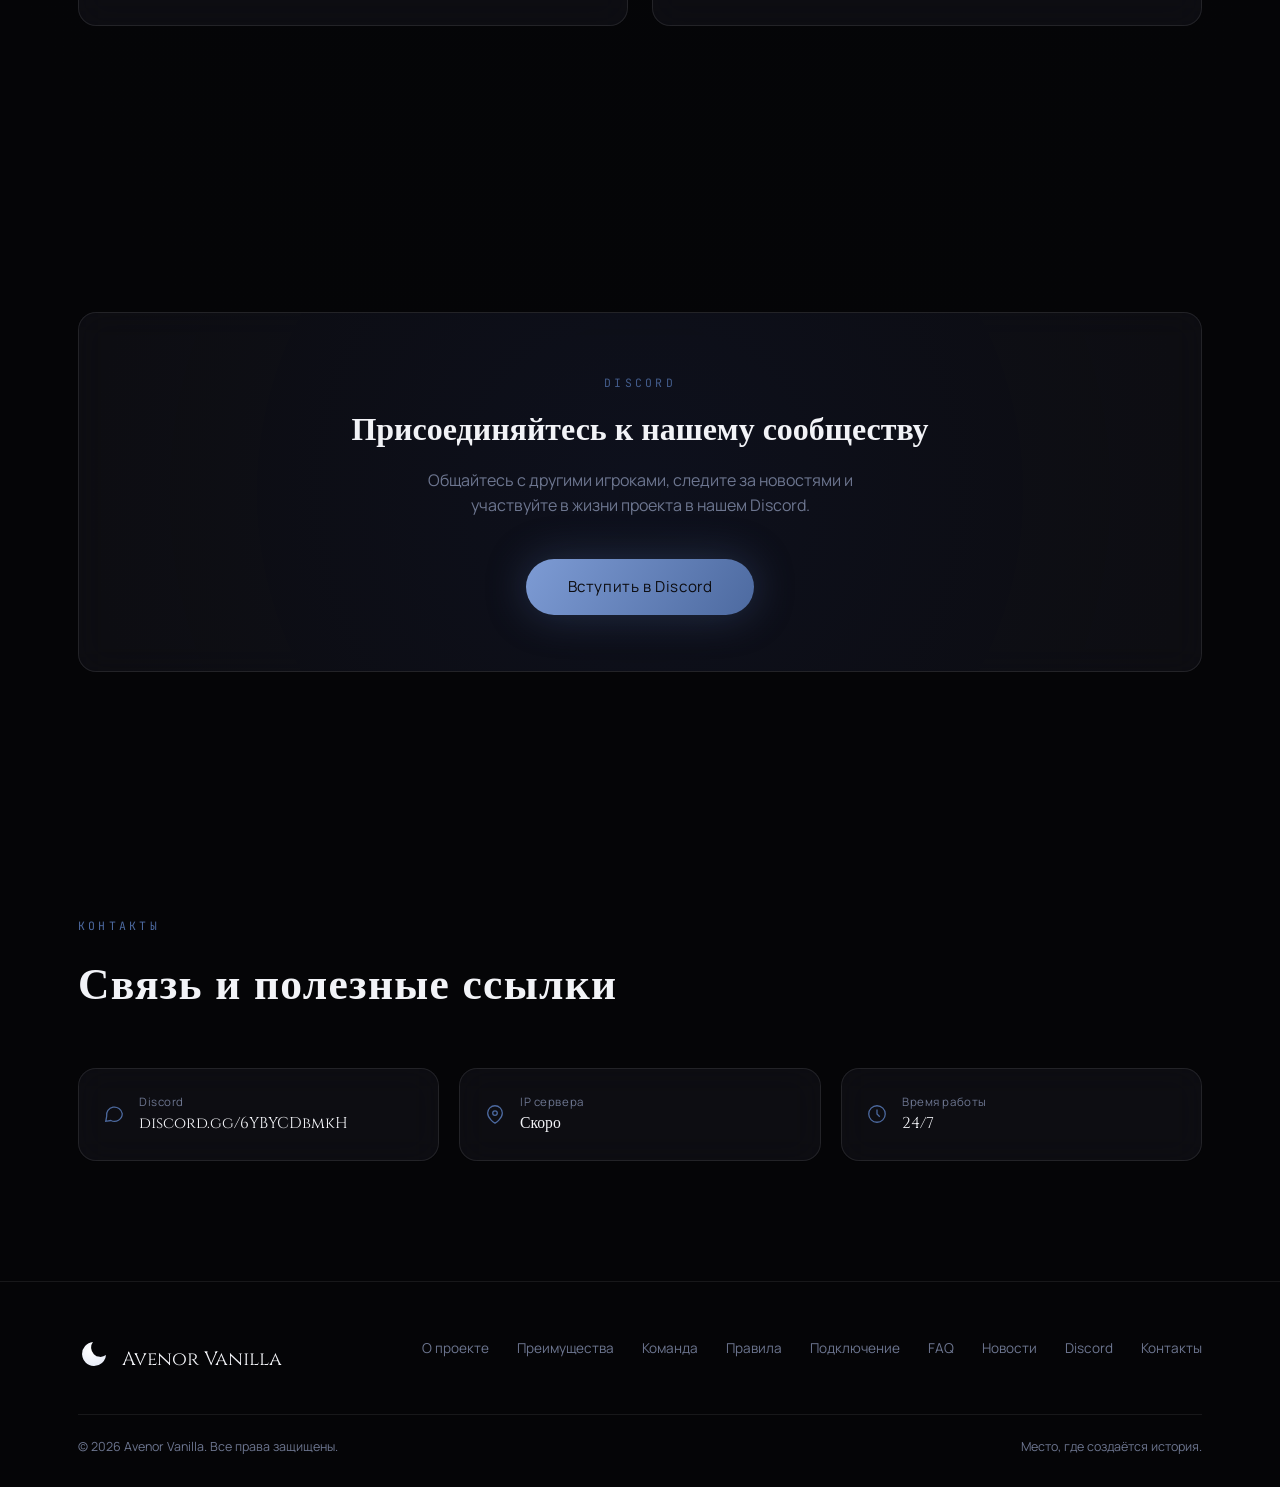
==== commit 18e1c5b2: "Add files via upload" ====
--- a/index.html
+++ b/index.html
@@ -174,27 +174,32 @@
     <div class="container">
       <span class="eyebrow reveal">Команда</span>
       <h2 class="section-title reveal">Кто делает Avenor Vanilla</h2>
-      <p class="section-lead reveal">Мы небольшая команда, и пока у проекта нет истории — есть только люди, которые за ним стоят.</p>
-
-      <div class="team-grid">
+      <p class="section-lead reveal">Коротко — кто стоит за проектом. Полный состав и роли — в отдельном канале нашего Discord.</p>
+
+      <div class="team-grid team-grid--compact">
         <div class="team-card glass reveal">
           <span class="team-avatar">M</span>
           <h3>misgaaa <span class="team-alias">/ NexariDev</span></h3>
           <span class="team-role">Создатель сервера, веб-разработчик</span>
-          <p>Главная опора команды — держит техническую часть проекта и веб-разработку.</p>
         </div>
         <div class="team-card glass reveal">
           <span class="team-avatar">N</span>
           <h3>Nexor_ <span class="team-alias">/ Yaroslav</span></h3>
-          <span class="team-role">Редактор, дизайнер, веб-разработчик</span>
-          <p>Отвечает за тексты и часть визуального оформления проекта.</p>
+          <span class="team-role">Веб-разработчик, ведёт Discord-сервер</span>
         </div>
         <div class="team-card glass reveal">
           <span class="team-avatar">B</span>
           <h3>_Brana4168_ <span class="team-alias">/ Brana</span></h3>
-          <span class="team-role">Поддержка хостинга, тех. администратор</span>
-          <p>Помогает оплачивать хостинг сервера, рассматривается как технический администратор.</p>
-        </div>
+          <span class="team-role">Возможная поддержка хостинга</span>
+        </div>
+      </div>
+
+      <div class="channel-callout glass reveal">
+        <div>
+          <span class="eyebrow">Канал #команда</span>
+          <p>Подробные роли команды — в том числе кто и при каких условиях занимается оплатой хостинга — читайте в отдельном канале Discord.</p>
+        </div>
+        <a href="https://discord.gg/6YBYCDbmkH" class="btn-ghost" target="_blank" rel="noopener noreferrer">Открыть канал</a>
       </div>
     </div>
   </section>
@@ -252,6 +257,11 @@
           <div><h4>Готово</h4><p>Вы подтверждены и можете играть — никакого отдельного вайтлиста проходить не нужно.</p></div>
         </div>
       </div>
+
+      <div class="mods-note glass reveal">
+        <span class="eyebrow">По желанию</span>
+        <p>Для более комфортной игры советуем установить моды <strong>PatPat</strong>, <strong>Simple Voice Chat</strong> и <strong>EmoteCraft</strong> — они не обязательны, но делают игру приятнее.</p>
+      </div>
     </div>
   </section>
 
@@ -260,33 +270,25 @@
     <div class="container">
       <span class="eyebrow reveal">FAQ</span>
       <h2 class="section-title reveal">Частые вопросы</h2>
-      <p class="section-lead reveal">Коротко о том, что чаще всего спрашивают до запуска.</p>
+      <p class="section-lead reveal">Два самых частых вопроса — сразу здесь. Остальное — в отдельном канале Discord.</p>
 
       <div class="faq-list">
-        <details class="faq-item glass reveal">
-          <summary>Что вообще за проект Avenor Vanilla?</summary>
-          <p>Это ванильный сервер в формате «Vanilla+» — классическая игра, дополненная несколькими лёгкими плагинами для удобства, без резких изменений баланса.</p>
-        </details>
         <details class="faq-item glass reveal">
           <summary>Нужен ли вайтлист?</summary>
           <p>Нет, отдельного вайтлиста нет. Достаточно пройти простую верификацию — ввести код из игры в Discord-канале.</p>
         </details>
         <details class="faq-item glass reveal">
-          <summary>Есть ли донат?</summary>
-          <p>Пока доната нет.</p>
-        </details>
-        <details class="faq-item glass reveal">
           <summary>Когда открытие сервера?</summary>
           <p>Ориентировочно конец июля — начало августа 2026 года. Точную дату объявим в Discord.</p>
         </details>
-        <details class="faq-item glass reveal">
-          <summary>На какой версии игры будет сервер?</summary>
-          <p>Версию и технические требования объявим в Discord ближе к запуску.</p>
-        </details>
-        <details class="faq-item glass reveal">
-          <summary>Можно ли предложить свою идею для проекта?</summary>
-          <p>Да, мы открыты к предложениям — делитесь идеями в Discord, самые удачные обязательно рассмотрим.</p>
-        </details>
+      </div>
+
+      <div class="channel-callout glass reveal">
+        <div>
+          <span class="eyebrow">Канал #faq</span>
+          <p>Вопросы про донат, версию сервера, дополнительные моды и всё остальное — собраны в отдельном канале Discord.</p>
+        </div>
+        <a href="https://discord.gg/6YBYCDbmkH" class="btn-ghost" target="_blank" rel="noopener noreferrer">Открыть канал</a>
       </div>
     </div>
   </section>
--- a/style.css
+++ b/style.css
@@ -649,6 +649,44 @@
   font-size: 0.92rem;
   padding: 0 0 20px;
 }
+
+/* ---------- Ссылка-переход в отдельный канал Discord ---------- */
+.channel-callout {
+  margin-top: 28px;
+  padding: 26px 30px;
+  display: flex;
+  align-items: center;
+  justify-content: space-between;
+  gap: 24px;
+  flex-wrap: wrap;
+}
+.channel-callout p {
+  margin-top: 8px;
+  color: var(--text-dim);
+  font-size: 0.92rem;
+  max-width: 520px;
+}
+.channel-callout .btn-ghost { margin: 0; flex-shrink: 0; }
+
+/* ---------- Компактная сетка команды (без длинного описания) ---------- */
+.team-grid--compact .team-card {
+  padding: 24px 22px;
+}
+.team-grid--compact .team-avatar { margin-bottom: 14px; }
+.team-grid--compact h3 { margin-bottom: 4px; }
+.team-grid--compact .team-role { margin-bottom: 0; }
+
+/* ---------- Заметка о необязательных модах ---------- */
+.mods-note {
+  margin-top: 28px;
+  padding: 22px 26px;
+}
+.mods-note p {
+  margin-top: 8px;
+  color: var(--text-dim);
+  font-size: 0.92rem;
+}
+.mods-note strong { color: var(--accent-bright); font-weight: 600; }
 
 /* ---------- Контакты ---------- */
 .contacts-grid {
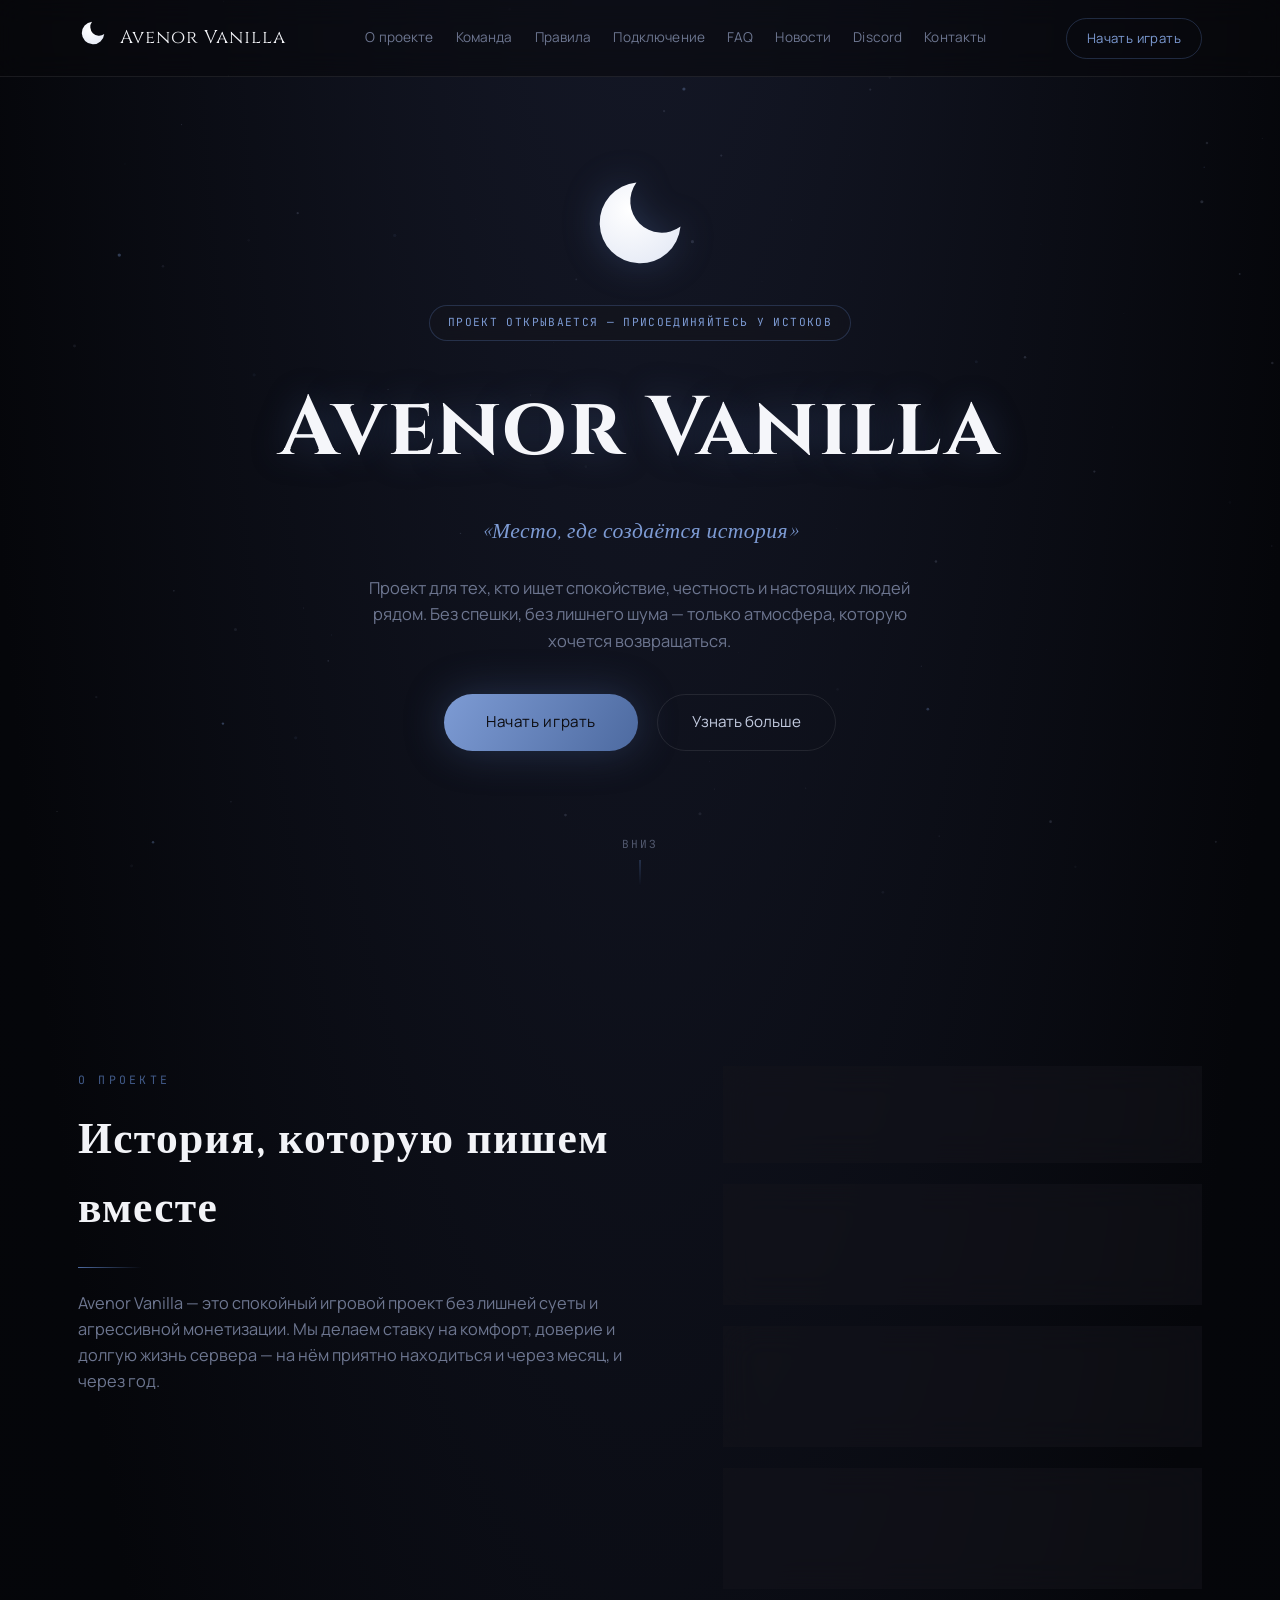
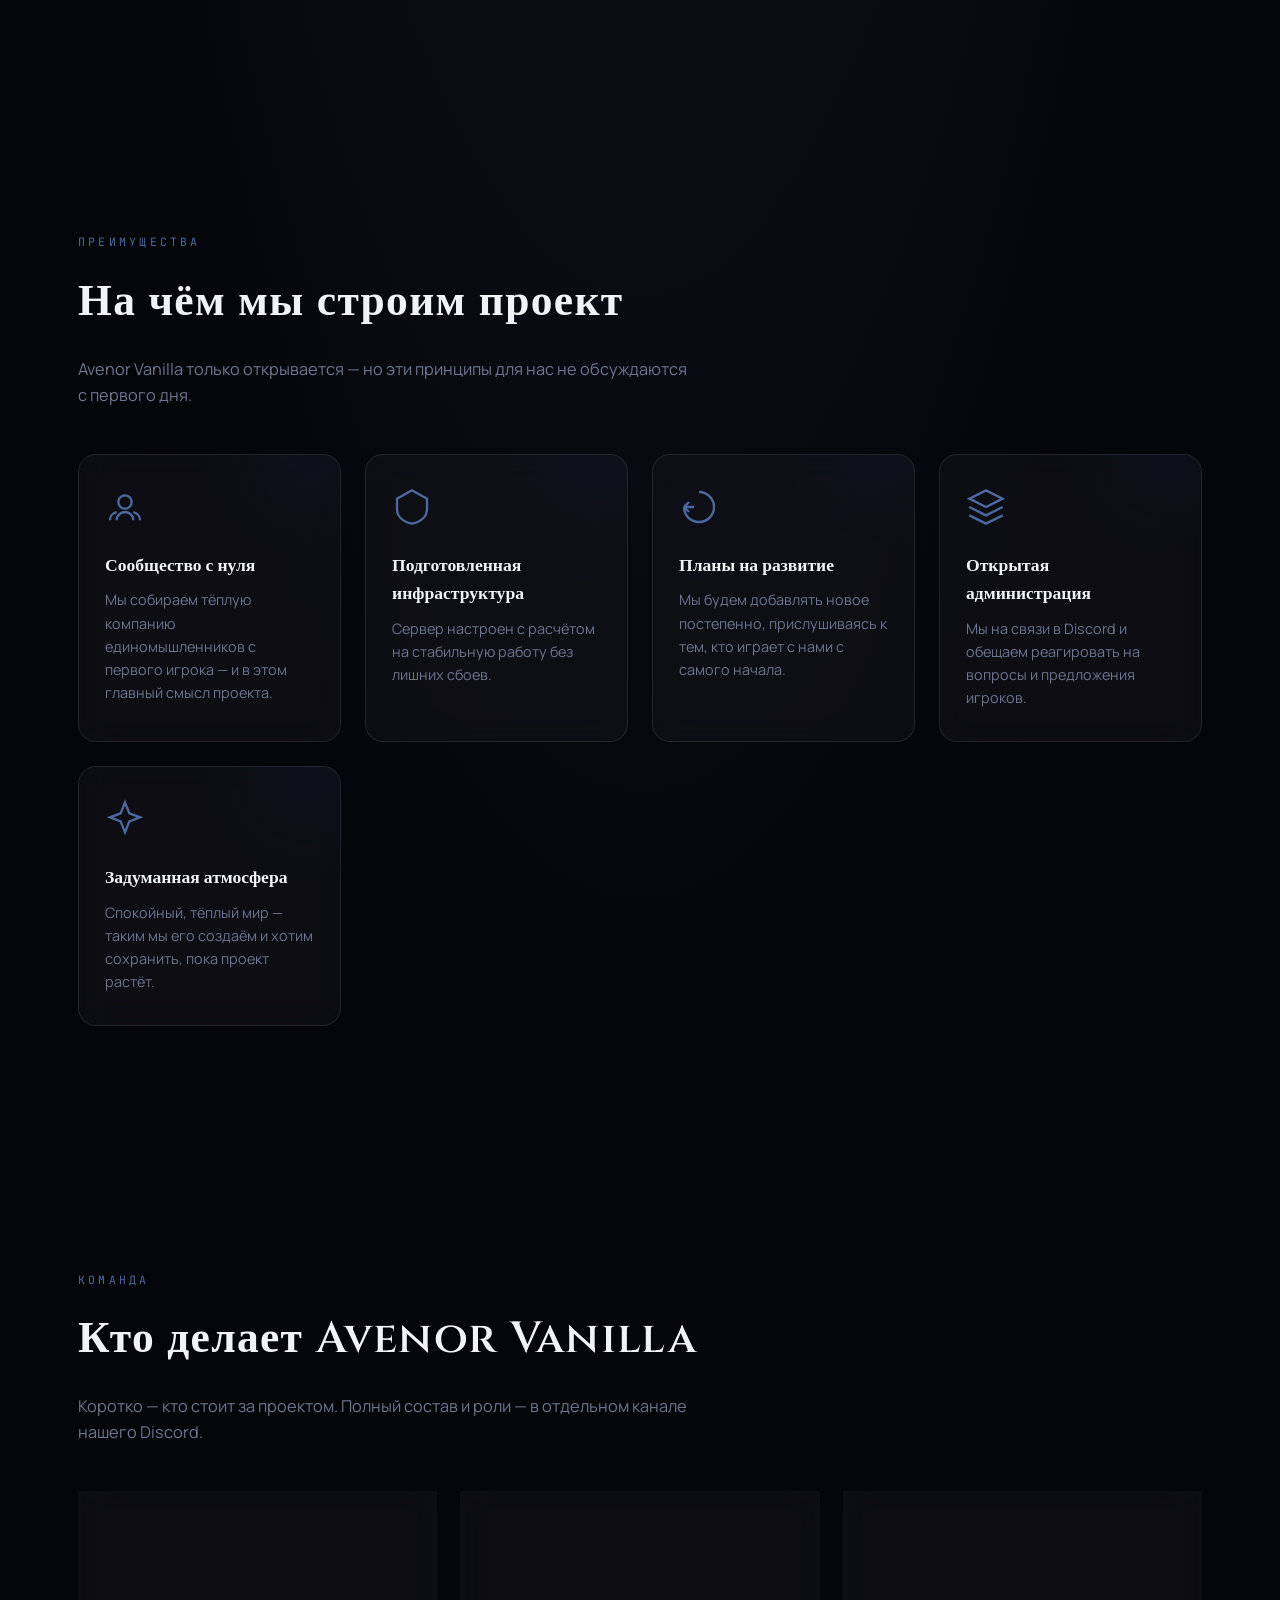
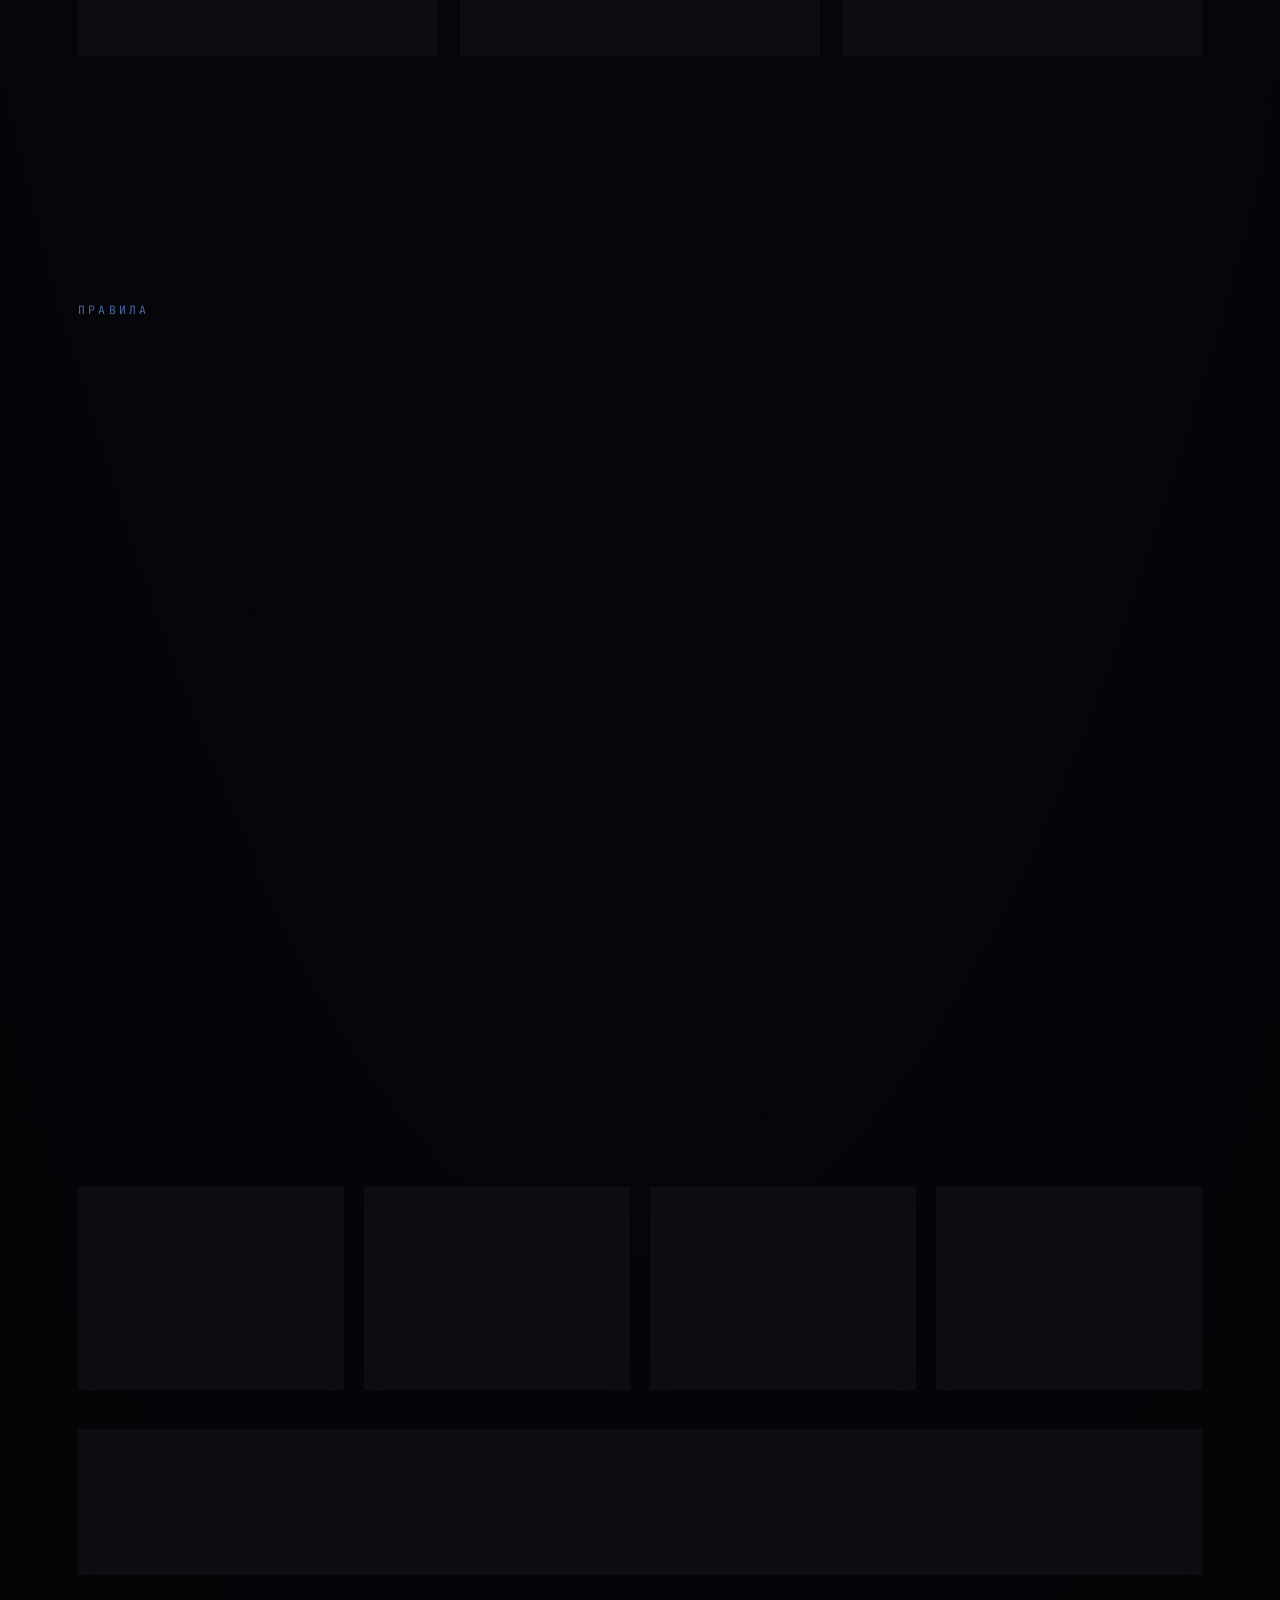
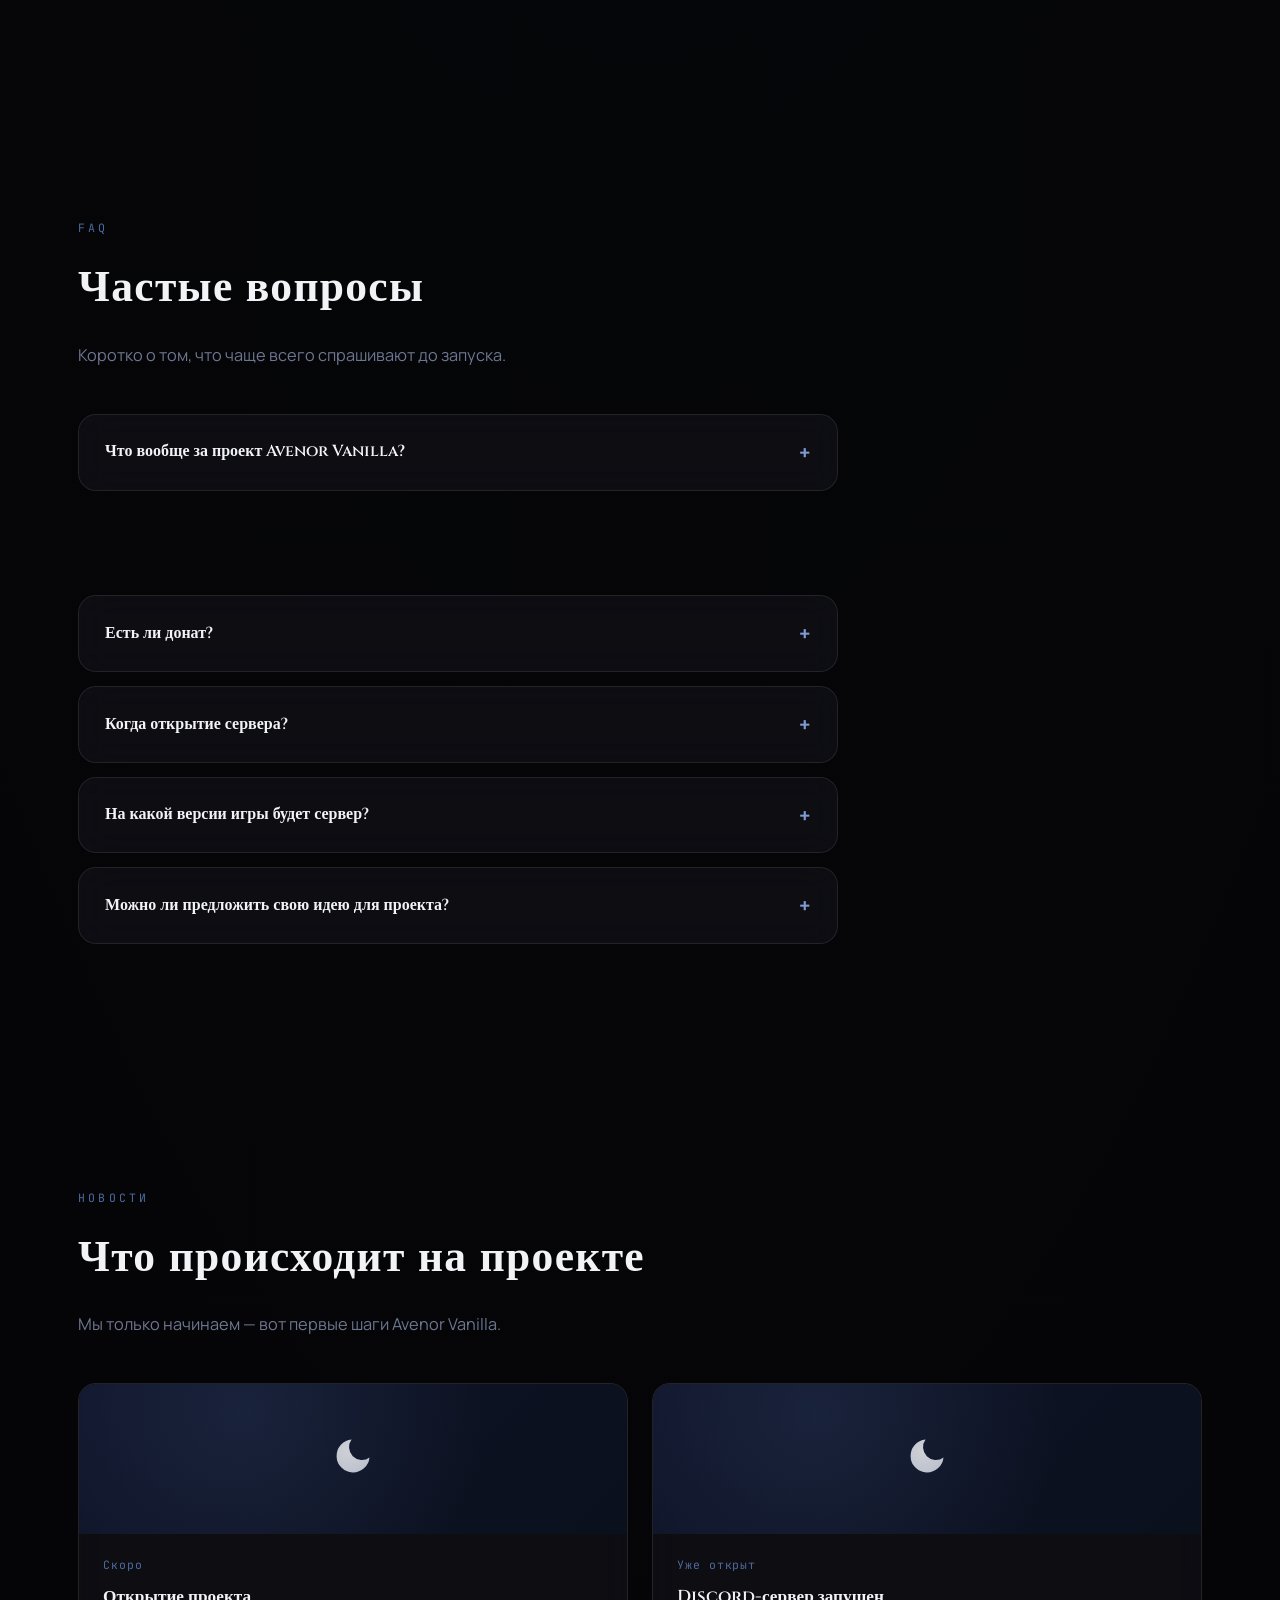
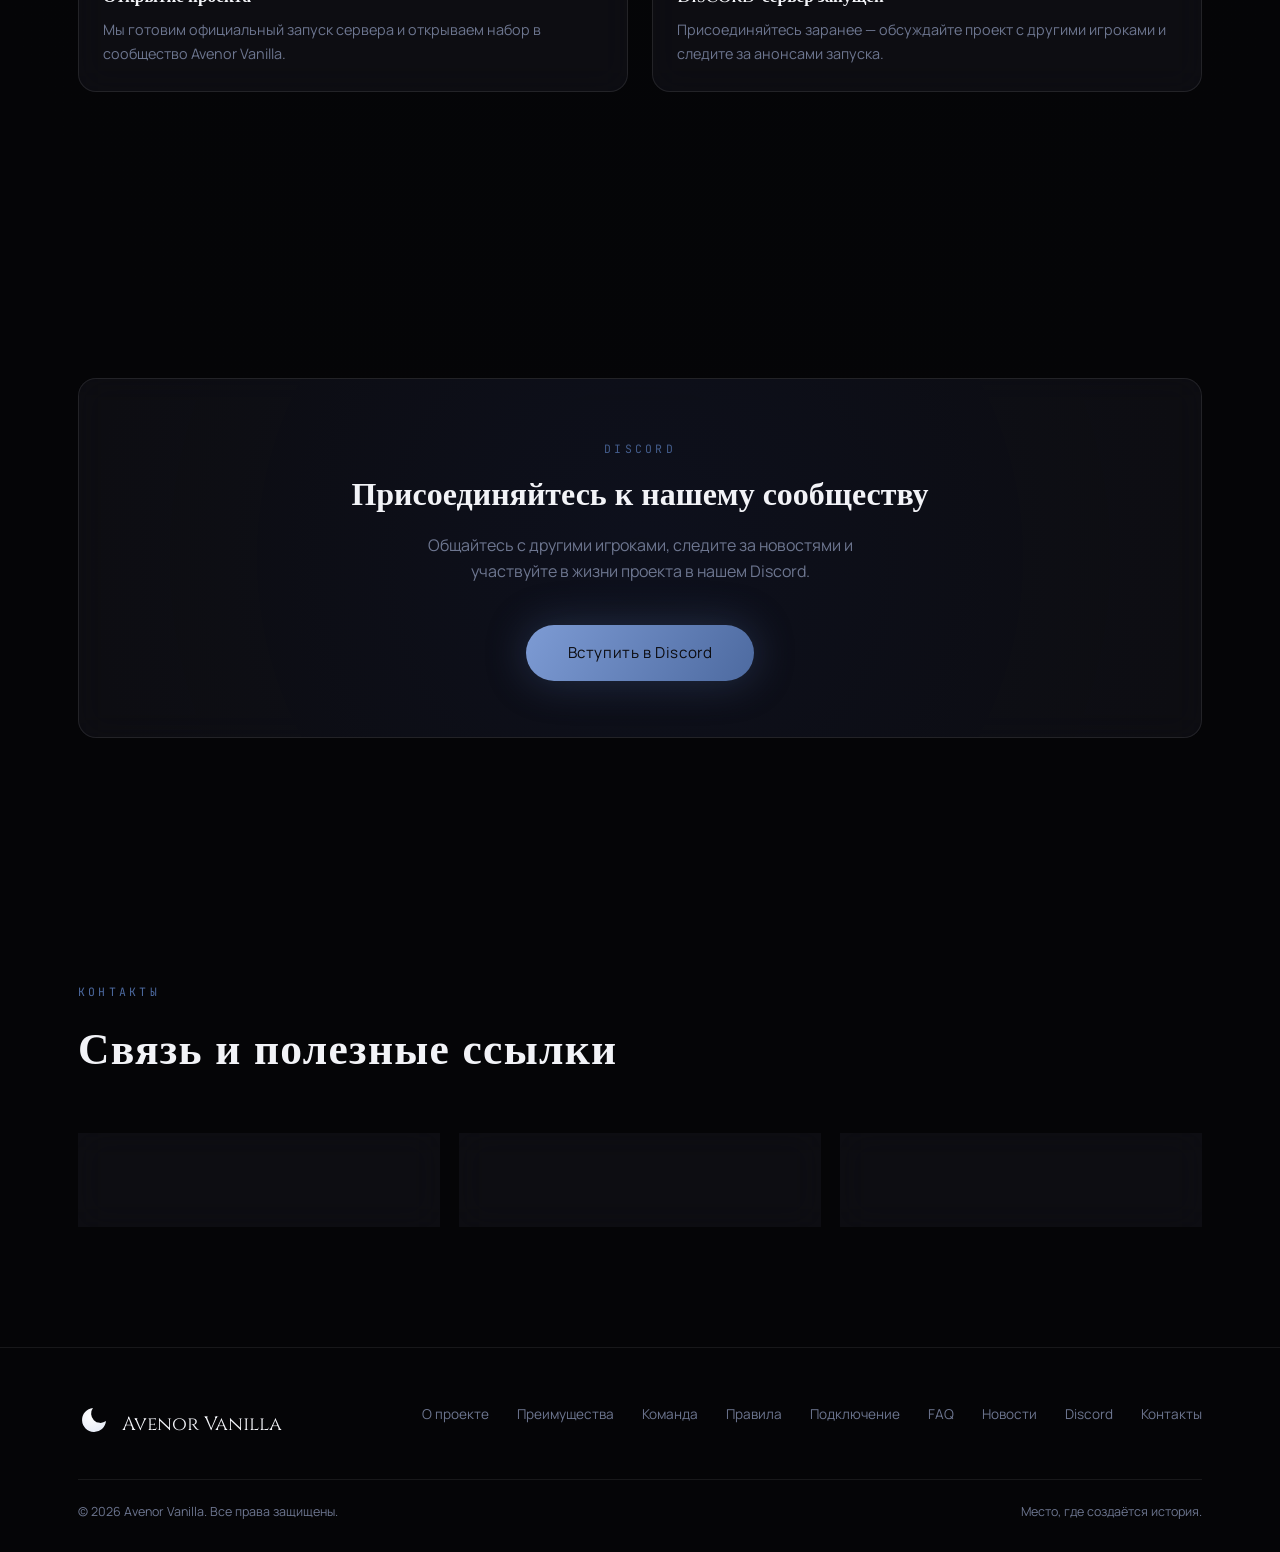
==== commit 4af2f764: "Add files via upload" ====
--- a/index.html
+++ b/index.html
@@ -193,14 +193,6 @@
           <span class="team-role">Возможная поддержка хостинга</span>
         </div>
       </div>
-
-      <div class="channel-callout glass reveal">
-        <div>
-          <span class="eyebrow">Канал #команда</span>
-          <p>Подробные роли команды — в том числе кто и при каких условиях занимается оплатой хостинга — читайте в отдельном канале Discord.</p>
-        </div>
-        <a href="https://discord.gg/6YBYCDbmkH" class="btn-ghost" target="_blank" rel="noopener noreferrer">Открыть канал</a>
-      </div>
     </div>
   </section>
 
@@ -209,7 +201,7 @@
     <div class="container">
       <span class="eyebrow reveal">Правила</span>
       <h2 class="section-title reveal">Простые принципы для всех</h2>
-      <p class="section-lead reveal">Несколько базовых правил, которые делают Avenor Vanilla комфортным для каждого.</p>
+      <p class="section-lead reveal">Несколько базовых правил, которые делают Avenor Vanilla комфортным для каждого. Полный список правил — в официальном канале проекта в Discord.</p>
 
       <div class="rules-grid">
         <div class="rule-item glass reveal">
@@ -270,25 +262,33 @@
     <div class="container">
       <span class="eyebrow reveal">FAQ</span>
       <h2 class="section-title reveal">Частые вопросы</h2>
-      <p class="section-lead reveal">Два самых частых вопроса — сразу здесь. Остальное — в отдельном канале Discord.</p>
+      <p class="section-lead reveal">Коротко о том, что чаще всего спрашивают до запуска.</p>
 
       <div class="faq-list">
+        <details class="faq-item glass reveal">
+          <summary>Что вообще за проект Avenor Vanilla?</summary>
+          <p>Это ванильный сервер в формате «Vanilla+» — классическая игра, дополненная несколькими лёгкими плагинами для удобства, без резких изменений баланса.</p>
+        </details>
         <details class="faq-item glass reveal">
           <summary>Нужен ли вайтлист?</summary>
           <p>Нет, отдельного вайтлиста нет. Достаточно пройти простую верификацию — ввести код из игры в Discord-канале.</p>
         </details>
         <details class="faq-item glass reveal">
+          <summary>Есть ли донат?</summary>
+          <p>Пока доната нет.</p>
+        </details>
+        <details class="faq-item glass reveal">
           <summary>Когда открытие сервера?</summary>
           <p>Ориентировочно конец июля — начало августа 2026 года. Точную дату объявим в Discord.</p>
         </details>
-      </div>
-
-      <div class="channel-callout glass reveal">
-        <div>
-          <span class="eyebrow">Канал #faq</span>
-          <p>Вопросы про донат, версию сервера, дополнительные моды и всё остальное — собраны в отдельном канале Discord.</p>
-        </div>
-        <a href="https://discord.gg/6YBYCDbmkH" class="btn-ghost" target="_blank" rel="noopener noreferrer">Открыть канал</a>
+        <details class="faq-item glass reveal">
+          <summary>На какой версии игры будет сервер?</summary>
+          <p>Версию и технические требования объявим в Discord ближе к запуску.</p>
+        </details>
+        <details class="faq-item glass reveal">
+          <summary>Можно ли предложить свою идею для проекта?</summary>
+          <p>Да, мы открыты к предложениям — делитесь идеями в Discord, самые удачные обязательно рассмотрим.</p>
+        </details>
       </div>
     </div>
   </section>
--- a/style.css
+++ b/style.css
@@ -678,13 +678,16 @@
 
 /* ---------- Заметка о необязательных модах ---------- */
 .mods-note {
-  margin-top: 28px;
-  padding: 22px 26px;
-}
+  margin-top: 40px;
+  padding: 30px 34px;
+  line-height: 1.7;
+}
+.mods-note .eyebrow { display: block; }
 .mods-note p {
-  margin-top: 8px;
-  color: var(--text-dim);
-  font-size: 0.92rem;
+  margin-top: 12px;
+  color: var(--text-dim);
+  font-size: 0.95rem;
+  max-width: 720px;
 }
 .mods-note strong { color: var(--accent-bright); font-weight: 600; }
 
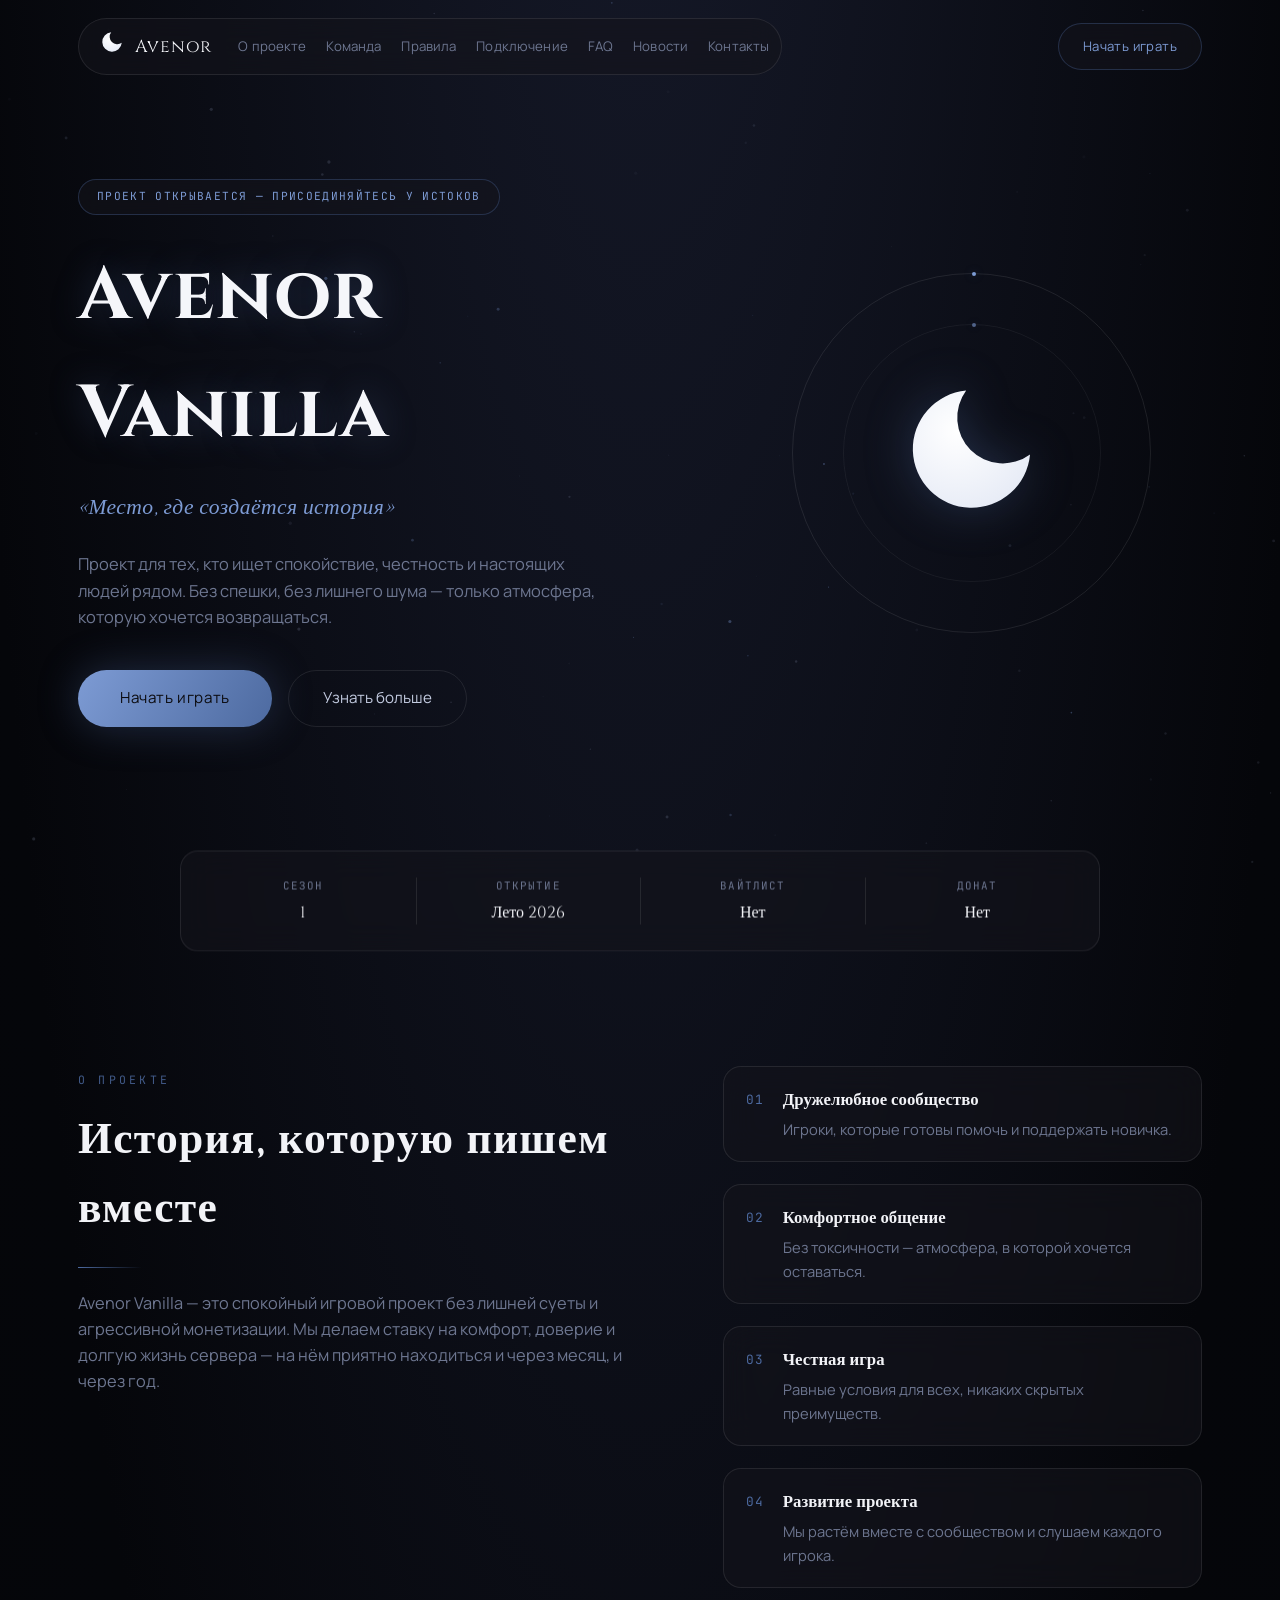
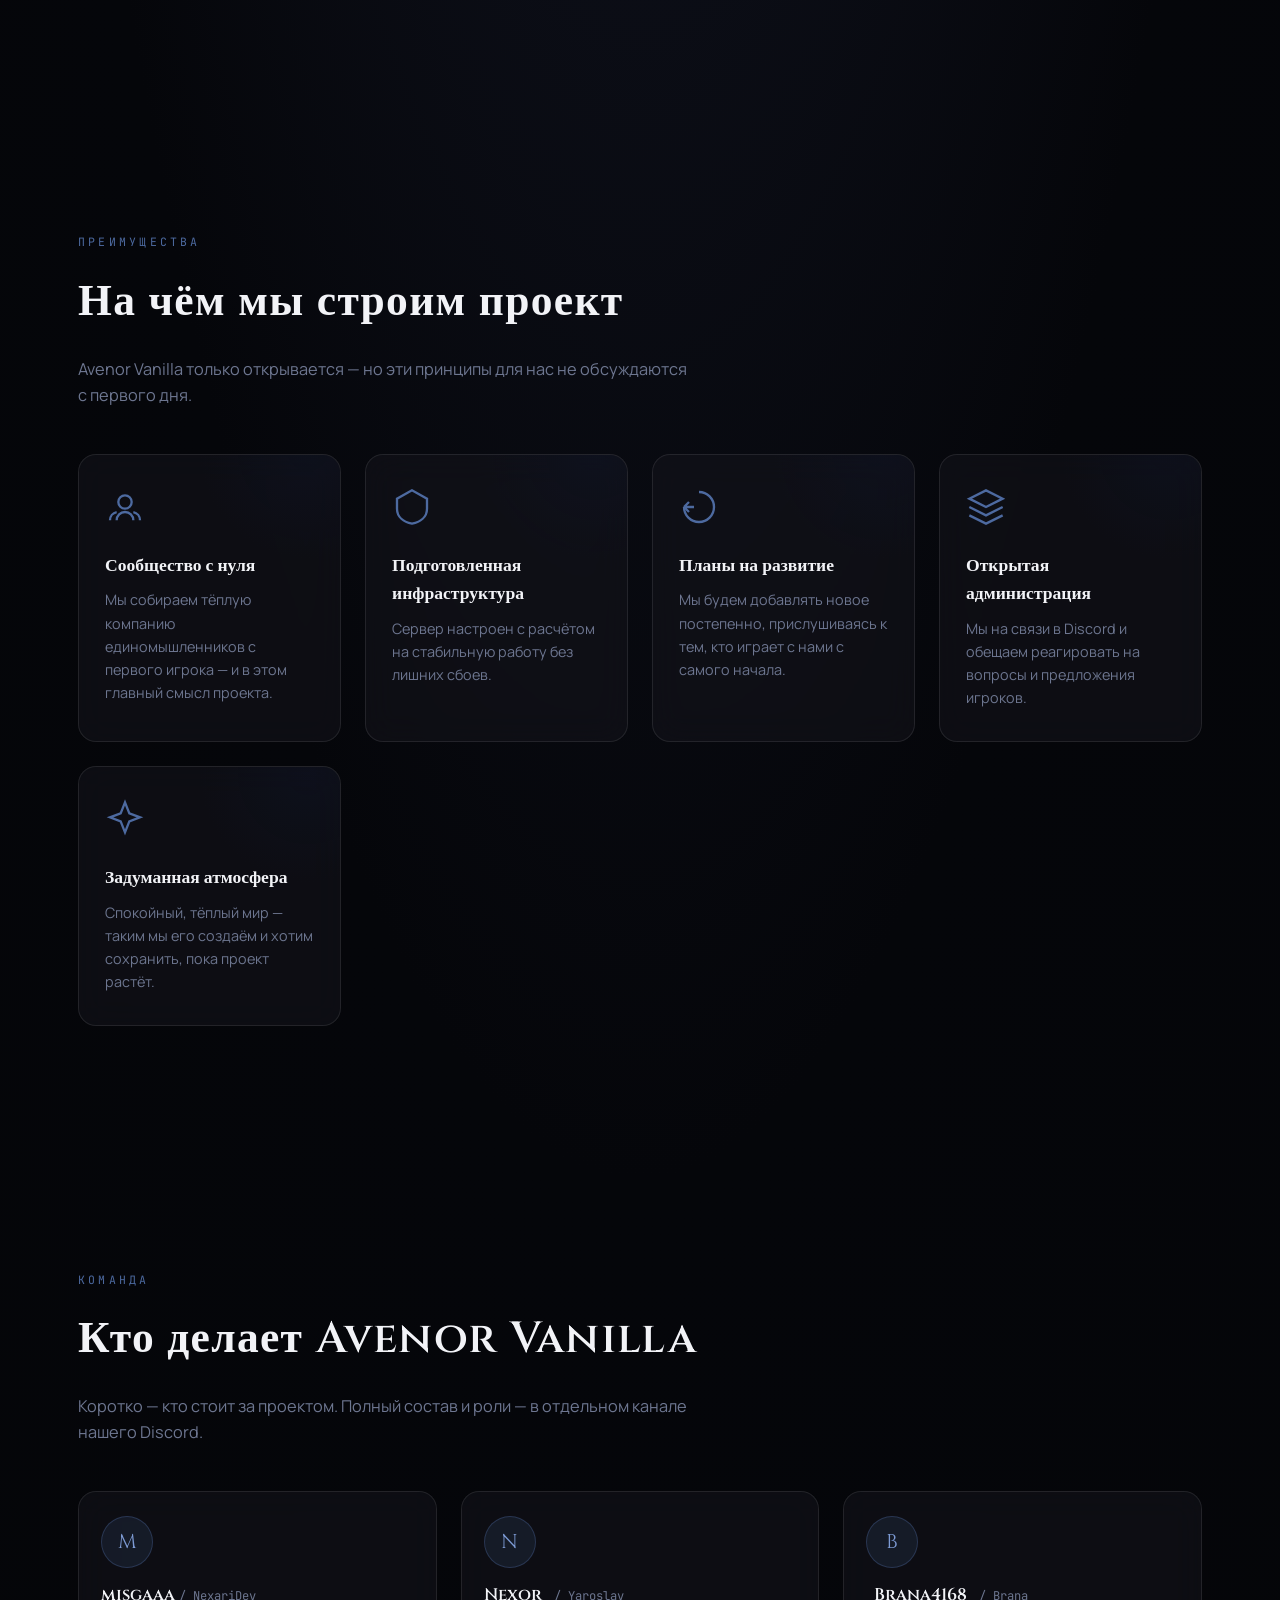
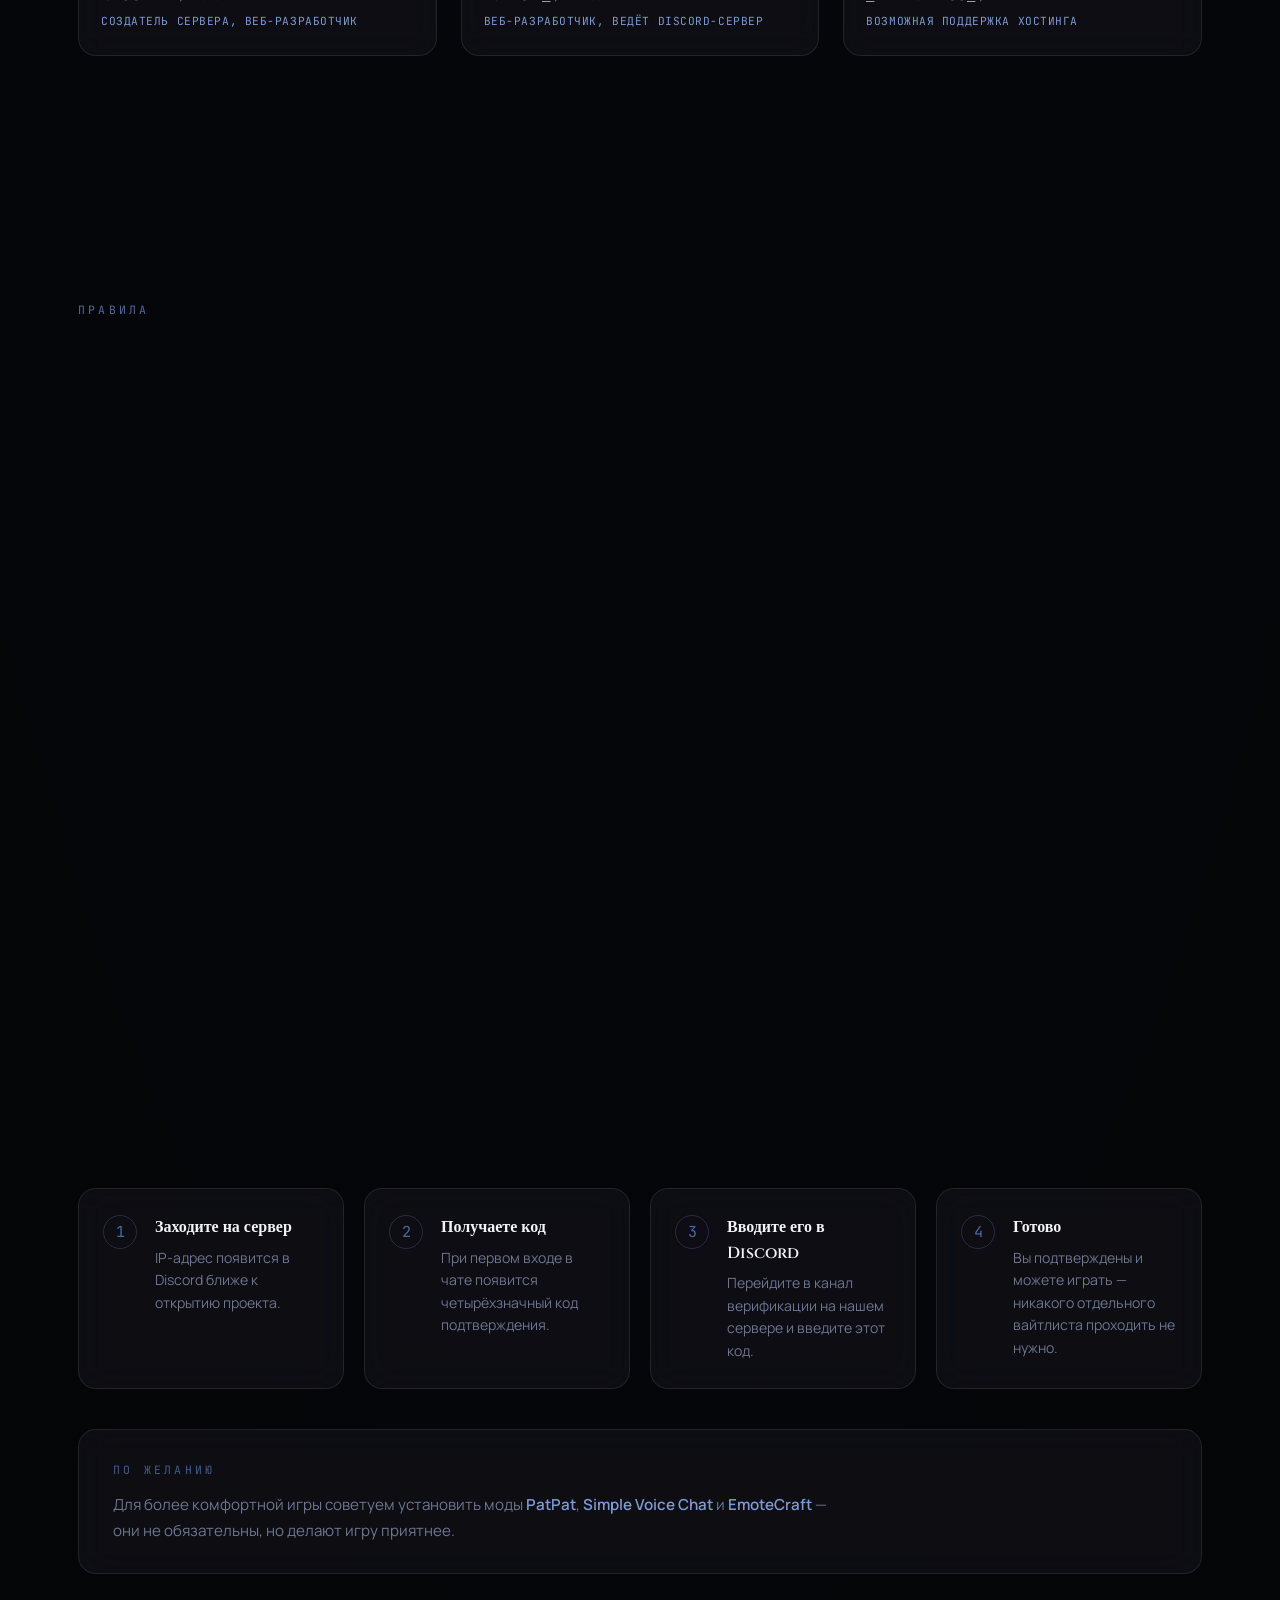
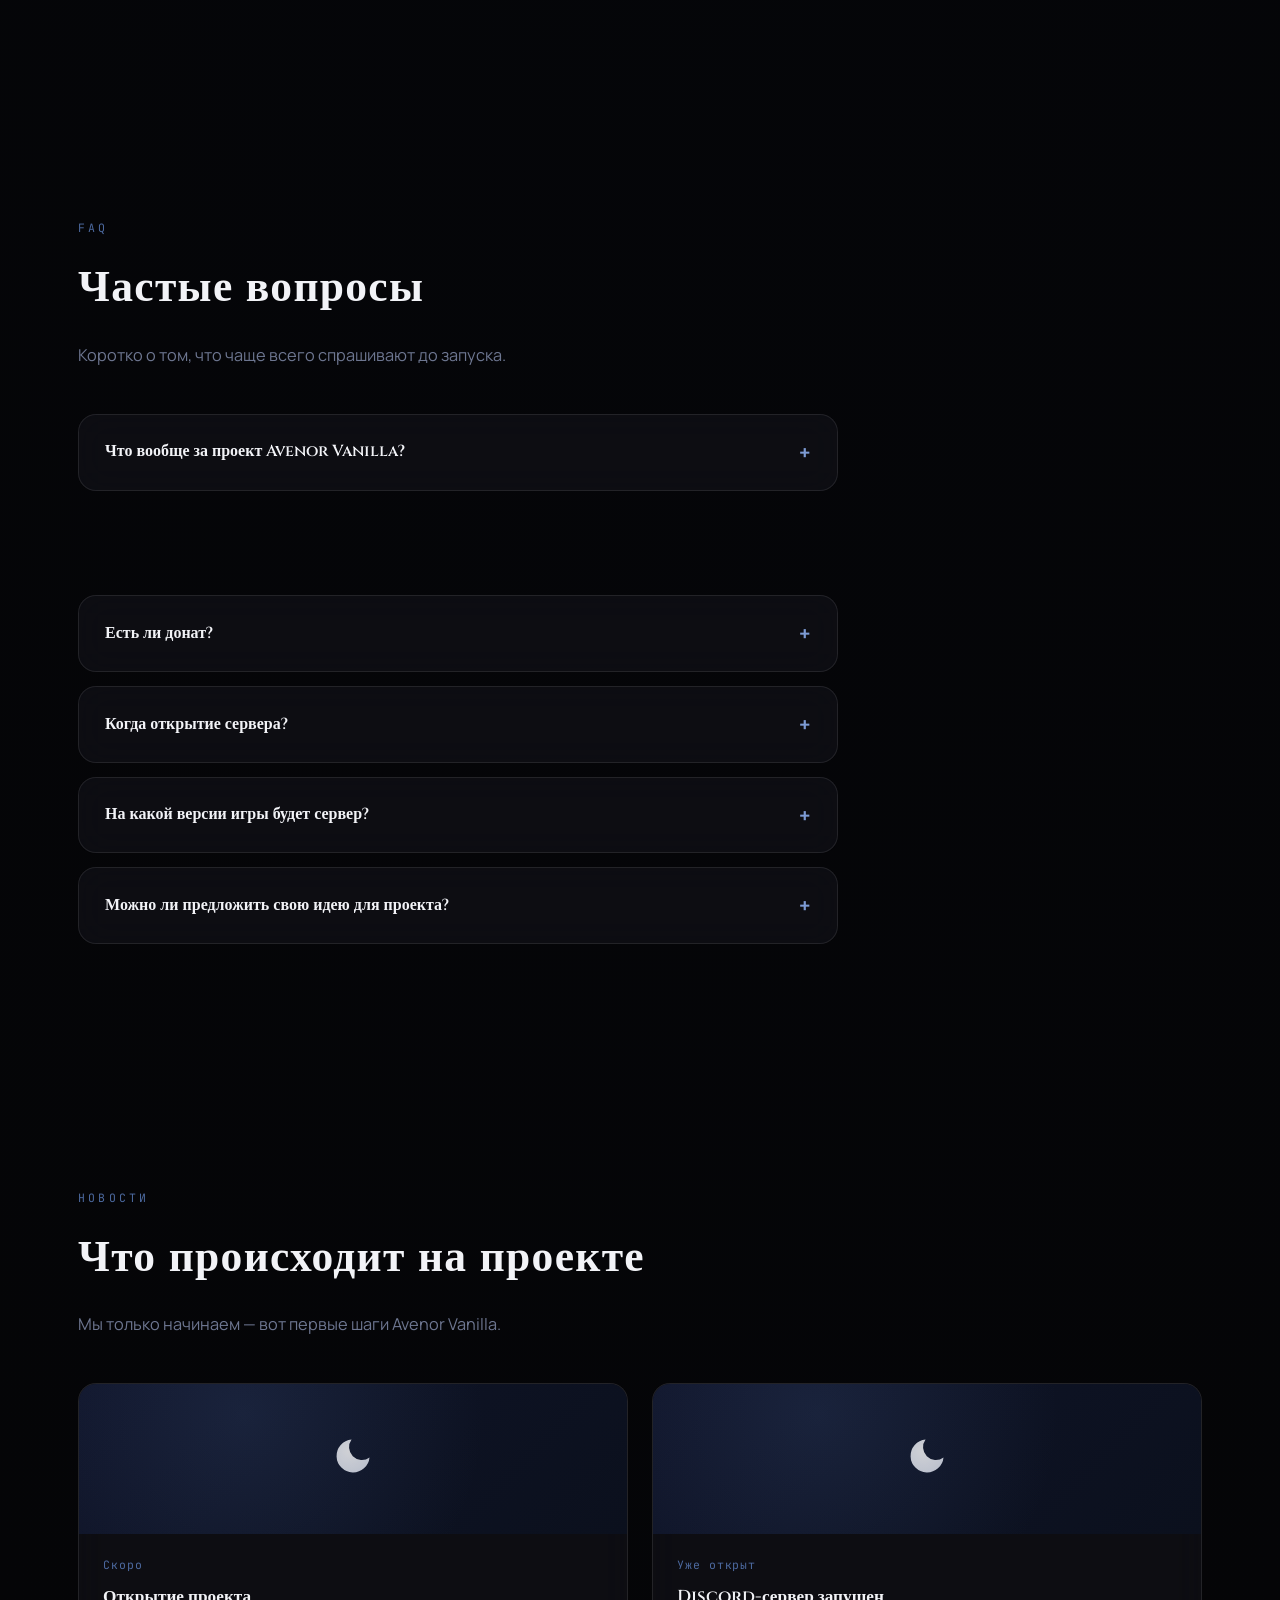
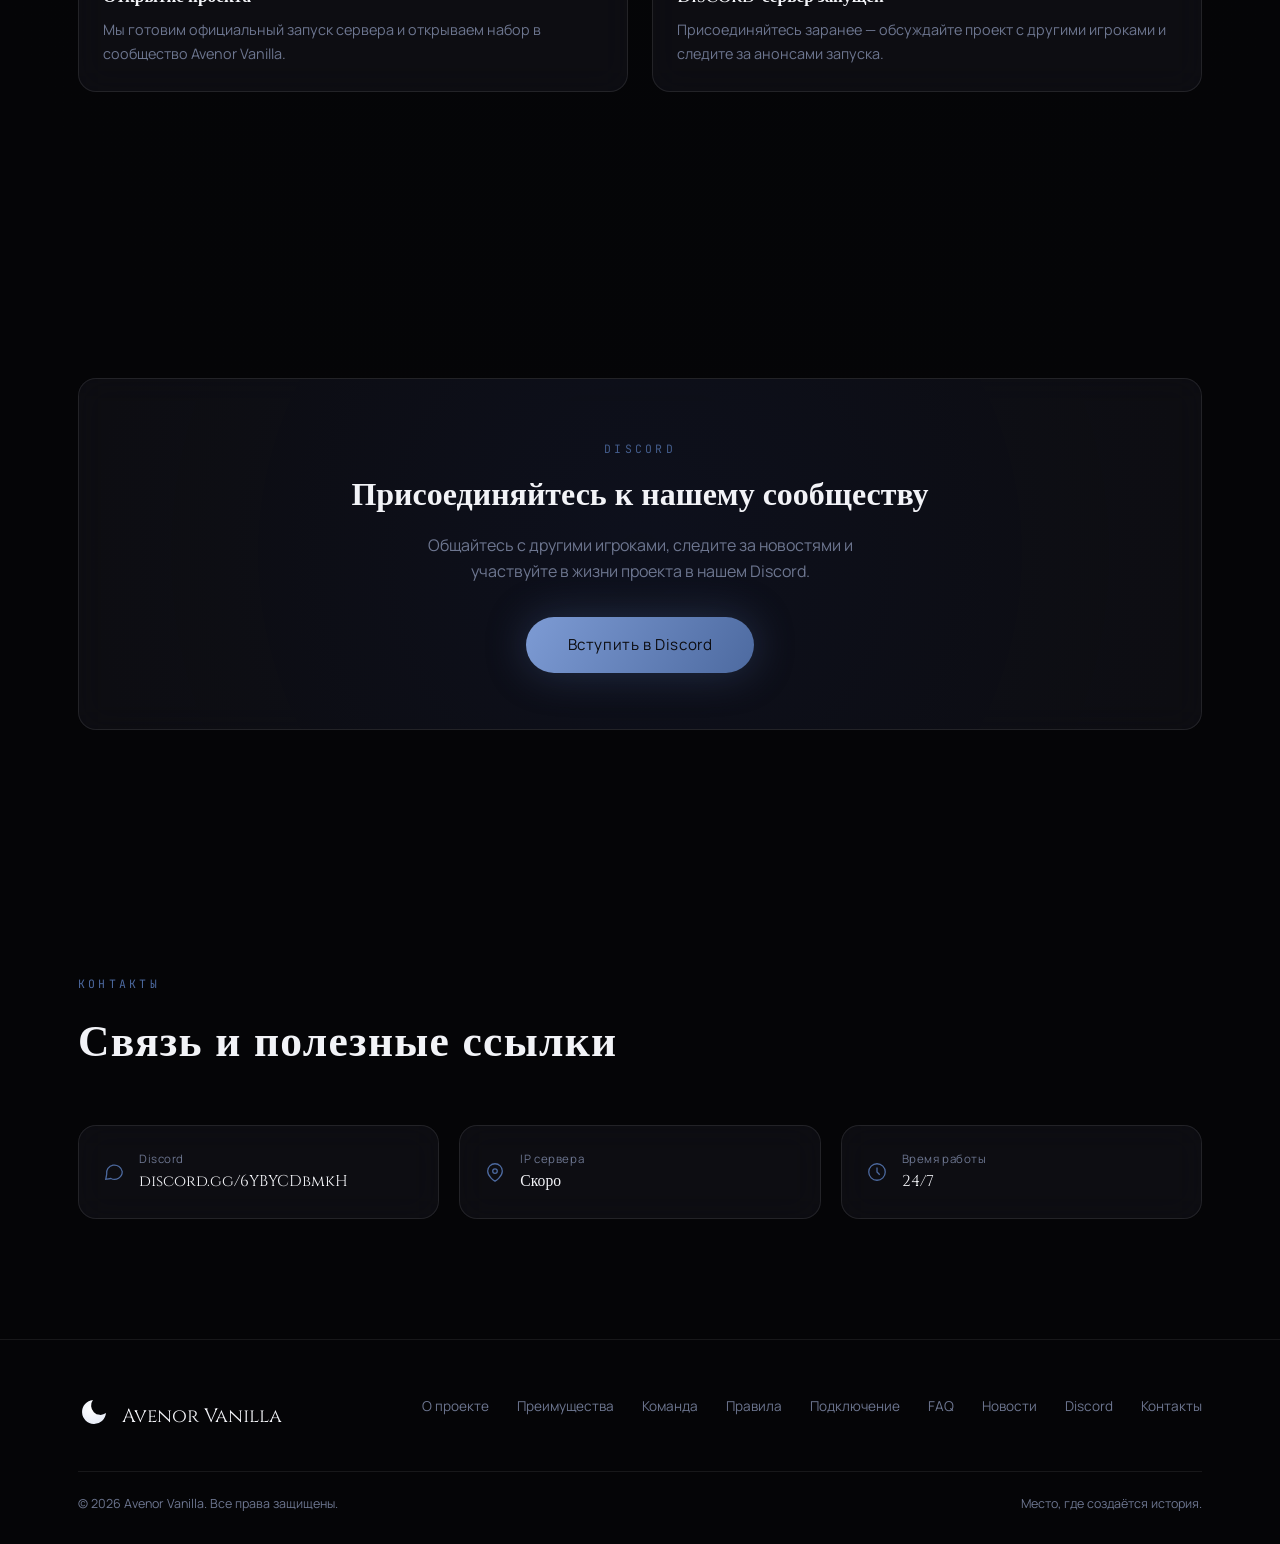
==== commit 5ee588c0: "Add files via upload" ====
--- a/index.html
+++ b/index.html
@@ -42,54 +42,83 @@
   <canvas id="particles-canvas"></canvas>
 
   <!-- ================= НАВИГАЦИЯ ================= -->
-  <header class="navbar">
+  <header class="navbar" id="navbar">
     <div class="container nav-inner">
-      <a href="#home" class="logo">
-        <span class="emblem-slot"></span>
-        Avenor Vanilla
-      </a>
-
-      <nav class="nav-links" id="navLinks">
-        <a href="#about">О проекте</a>
-        <a href="#team">Команда</a>
-        <a href="#rules">Правила</a>
-        <a href="#connect">Подключение</a>
-        <a href="#faq">FAQ</a>
-        <a href="#news">Новости</a>
-        <a href="#discord">Discord</a>
-        <a href="#contacts">Контакты</a>
-      </nav>
-
-      <a href="https://discord.gg/6YBYCDbmkH" class="nav-cta" target="_blank" rel="noopener noreferrer">Начать играть</a>
-
-      <button class="burger" id="burgerBtn" aria-label="Открыть меню">
-        <span></span><span></span><span></span>
-      </button>
+
+      <div class="nav-pill glass">
+        <a href="#home" class="logo">
+          <span class="emblem-slot"></span>
+          <span class="logo-text">Avenor</span>
+        </a>
+
+        <nav class="nav-links" id="navLinks">
+          <a href="#about">О проекте</a>
+          <a href="#team">Команда</a>
+          <a href="#rules">Правила</a>
+          <a href="#connect">Подключение</a>
+          <a href="#faq">FAQ</a>
+          <a href="#news">Новости</a>
+          <a href="#contacts">Контакты</a>
+        </nav>
+      </div>
+
+      <div class="nav-side">
+        <a href="https://discord.gg/6YBYCDbmkH" class="nav-cta" target="_blank" rel="noopener noreferrer">Начать играть</a>
+        <a href="https://discord.gg/6YBYCDbmkH" class="nav-cta-icon" target="_blank" rel="noopener noreferrer" aria-label="Discord Avenor Vanilla">
+          <svg viewBox="0 0 24 24" fill="none" stroke="currentColor" stroke-width="1.6"><path d="M21 11.5a8.5 8.5 0 0 1-12.4 7.6L3 20l1-5.4A8.5 8.5 0 1 1 21 11.5Z"/></svg>
+        </a>
+      </div>
+
     </div>
   </header>
 
   <!-- ================= ГЛАВНЫЙ ЭКРАН ================= -->
   <section class="hero" id="home">
-    <div class="container">
-      <div class="hero-emblem emblem-slot"></div>
-
-      <span class="launch-badge">Проект открывается — присоединяйтесь у истоков</span>
-
-      <h1>Avenor Vanilla</h1>
-      <p class="slogan">«Место, где создаётся история»</p>
-
-      <p class="desc">
-        Проект для тех, кто ищет спокойствие, честность и настоящих людей рядом.
-        Без спешки, без лишнего шума — только атмосфера, которую хочется возвращаться.
-      </p>
-
-      <a href="https://discord.gg/6YBYCDbmkH" class="btn-primary" target="_blank" rel="noopener noreferrer">Начать играть</a>
-      <a href="#about" class="btn-ghost">Узнать больше</a>
-    </div>
-
-    <div class="scroll-hint">
-      <span>ВНИЗ</span>
-      <span class="line"></span>
+    <div class="container hero-grid">
+
+      <div class="hero-content">
+        <span class="launch-badge">Проект открывается — присоединяйтесь у истоков</span>
+
+        <h1>Avenor Vanilla</h1>
+        <p class="slogan">«Место, где создаётся история»</p>
+
+        <p class="desc">
+          Проект для тех, кто ищет спокойствие, честность и настоящих людей рядом.
+          Без спешки, без лишнего шума — только атмосфера, которую хочется возвращаться.
+        </p>
+
+        <div class="hero-actions">
+          <a href="https://discord.gg/6YBYCDbmkH" class="btn-primary" target="_blank" rel="noopener noreferrer">Начать играть</a>
+          <a href="#about" class="btn-ghost">Узнать больше</a>
+        </div>
+      </div>
+
+      <div class="hero-visual">
+        <div class="orbit-ring"></div>
+        <div class="orbit-ring orbit-ring--inner"></div>
+        <div class="hero-emblem emblem-slot"></div>
+      </div>
+
+    </div>
+
+    <!-- Честная сводка о проекте вместо придуманных цифр "онлайна" -->
+    <div class="hero-facts glass">
+      <div class="fact">
+        <span class="fact-label">Сезон</span>
+        <span class="fact-value">1</span>
+      </div>
+      <div class="fact">
+        <span class="fact-label">Открытие</span>
+        <span class="fact-value">Лето 2026</span>
+      </div>
+      <div class="fact">
+        <span class="fact-label">Вайтлист</span>
+        <span class="fact-value">Нет</span>
+      </div>
+      <div class="fact">
+        <span class="fact-label">Донат</span>
+        <span class="fact-value">Нет</span>
+      </div>
     </div>
   </section>
 
--- a/style.css
+++ b/style.css
@@ -146,37 +146,55 @@
   left: 0;
   right: 0;
   z-index: 50;
-  background: rgba(8, 8, 12, 0.55);
-  border-bottom: 1px solid var(--line);
-  backdrop-filter: blur(14px);
-  -webkit-backdrop-filter: blur(14px);
+  padding: 18px 0;
+  transition: transform 0.4s ease;
+}
+/* Прячется при скролле вниз, появляется при скролле вверх (управляется в script.js) */
+.navbar.nav-hidden {
+  transform: translateY(-140%);
 }
 
 .nav-inner {
   display: flex;
   align-items: center;
   justify-content: space-between;
-  height: 76px;
+  gap: 14px;
+}
+
+/* "Таблетка" с логотипом и ссылками — вместо сплошной полосы на всю ширину */
+.nav-pill {
+  display: flex;
+  align-items: center;
+  gap: 26px;
+  padding: 10px 12px 10px 20px;
+  border-radius: 100px;
+  min-width: 0;
 }
 
 .logo {
   display: flex;
   align-items: center;
-  gap: 12px;
-  font-family: var(--font-display);
-  font-size: 1.15rem;
+  gap: 10px;
+  font-family: var(--font-display);
+  font-size: 1.1rem;
   letter-spacing: 0.05em;
   color: #f2f3f7;
-}
-
-.logo .emblem-svg { width: 30px; height: 30px; }
+  flex-shrink: 0;
+}
+
+.logo .emblem-svg { width: 26px; height: 26px; }
 
 .nav-links {
   display: flex;
-  gap: 22px;
-  font-size: 0.85rem;
+  gap: 20px;
+  font-size: 0.83rem;
   letter-spacing: 0.01em;
-}
+  overflow-x: auto;
+  scrollbar-width: none;
+  -webkit-overflow-scrolling: touch;
+  white-space: nowrap;
+}
+.nav-links::-webkit-scrollbar { display: none; }
 
 .nav-links a {
   position: relative;
@@ -194,13 +212,23 @@
 .nav-links a:hover { color: var(--text); }
 .nav-links a:hover::after { width: 100%; }
 
+.nav-side {
+  display: flex;
+  align-items: center;
+  gap: 10px;
+  flex-shrink: 0;
+}
+
 .nav-cta {
   display: inline-flex;
   align-items: center;
   gap: 8px;
-  padding: 9px 20px;
+  padding: 12px 24px;
   border-radius: 100px;
   border: 1px solid var(--glow-accent);
+  background: var(--glass-bg);
+  backdrop-filter: blur(14px);
+  -webkit-backdrop-filter: blur(14px);
   color: var(--accent-bright);
   font-size: 0.82rem;
   letter-spacing: 0.03em;
@@ -208,22 +236,24 @@
 }
 .nav-cta:hover {
   box-shadow: 0 0 22px var(--glow-accent);
-  background: rgba(211, 171, 106, 0.08);
-}
-
-/* Бургер-меню для мобильных */
-.burger {
+  background: rgba(77, 106, 160, 0.12);
+}
+
+/* Иконка Discord — компактная замена CTA на узких экранах */
+.nav-cta-icon {
   display: none;
-  flex-direction: column;
-  gap: 5px;
-  width: 26px;
-}
-.burger span {
-  height: 1px;
-  background: var(--text);
-  width: 100%;
-  transition: transform 0.3s ease, opacity 0.3s ease;
-}
+  align-items: center;
+  justify-content: center;
+  width: 44px;
+  height: 44px;
+  border-radius: 50%;
+  border: 1px solid var(--glow-accent);
+  background: var(--glass-bg);
+  backdrop-filter: blur(14px);
+  -webkit-backdrop-filter: blur(14px);
+  color: var(--accent-bright);
+}
+.nav-cta-icon svg { width: 20px; height: 20px; }
 
 /* ---------- Герой ---------- */
 .hero {
@@ -231,18 +261,63 @@
   min-height: 100vh;
   display: flex;
   align-items: center;
+  padding-top: 96px;
+  padding-bottom: 90px;
+  z-index: 1;
+}
+
+.hero-grid {
+  display: grid;
+  grid-template-columns: 1.15fr 0.85fr;
+  align-items: center;
+  gap: 40px;
+  width: 100%;
+}
+
+.hero-content { text-align: left; }
+
+.hero-visual {
+  position: relative;
+  display: flex;
+  align-items: center;
   justify-content: center;
-  text-align: center;
-  padding-top: 76px;
-  padding-bottom: 56px;
-  z-index: 1;
-}
+  aspect-ratio: 1;
+}
+
+/* Декоративные орбиты вокруг луны — вместо иконки "в рамке" */
+.orbit-ring {
+  position: absolute;
+  border: 1px solid var(--glass-brd);
+  border-radius: 50%;
+  width: 78%;
+  height: 78%;
+  animation: orbitSpin 60s linear infinite;
+}
+.orbit-ring::before {
+  content: "";
+  position: absolute;
+  top: -2px;
+  left: 50%;
+  width: 4px;
+  height: 4px;
+  border-radius: 50%;
+  background: var(--accent-bright);
+  box-shadow: 0 0 8px var(--glow-accent);
+}
+.orbit-ring--inner {
+  width: 56%;
+  height: 56%;
+  animation-duration: 40s;
+  animation-direction: reverse;
+  opacity: 0.6;
+}
+@keyframes orbitSpin { to { transform: rotate(360deg); } }
 
 .hero-emblem {
-  width: 108px;
-  height: 108px;
-  margin: 0 auto 28px;
-  filter: drop-shadow(0 0 18px var(--glow-accent));
+  position: relative;
+  width: 34%;
+  aspect-ratio: 1;
+  filter: drop-shadow(0 0 24px var(--glow-accent));
 }
 
 /* Появление эмблемы (полумесяца) при загрузке страницы */
@@ -272,7 +347,7 @@
 .hero h1 {
   font-family: var(--font-display);
   font-weight: 700;
-  font-size: clamp(2.6rem, 7vw, 5.2rem);
+  font-size: clamp(2.6rem, 6vw, 4.6rem);
   letter-spacing: 0.02em;
   color: #f5f6fa;
   text-shadow: 0 0 34px var(--glow-accent);
@@ -288,15 +363,21 @@
 }
 
 .hero p.desc {
-  max-width: 560px;
-  margin: 26px auto 0;
+  max-width: 520px;
+  margin: 26px 0 0;
   color: var(--text-dim);
   font-size: 1.03rem;
+}
+
+.hero-actions {
+  display: flex;
+  align-items: center;
+  gap: 16px;
+  margin-top: 40px;
 }
 
 .btn-primary {
   display: inline-block;
-  margin-top: 40px;
   padding: 16px 42px;
   border-radius: 100px;
   font-size: 0.95rem;
@@ -313,8 +394,6 @@
 
 .btn-ghost {
   display: inline-block;
-  margin-top: 40px;
-  margin-left: 16px;
   padding: 15px 34px;
   border-radius: 100px;
   border: 1px solid var(--glass-brd);
@@ -327,30 +406,39 @@
   color: var(--accent-bright);
 }
 
-.scroll-hint {
+/* Честная сводка фактов — плавающая планка на стыке героя и следующей секции */
+.hero-facts {
   position: absolute;
-  bottom: 14px;
   left: 50%;
-  transform: translateX(-50%);
+  bottom: -1px;
+  transform: translate(-50%, 50%);
+  width: min(920px, calc(100% - 56px));
+  display: grid;
+  grid-template-columns: repeat(4, 1fr);
+  padding: 26px 10px;
+  z-index: 2;
+}
+.fact {
+  text-align: center;
+  padding: 0 18px;
+  border-left: 1px solid var(--glass-brd);
+}
+.fact:first-child { border-left: none; }
+.fact-label {
+  display: block;
   font-family: var(--font-mono);
-  font-size: 0.7rem;
-  letter-spacing: 0.2em;
-  color: var(--text-dim);
-  opacity: 0.7;
-  display: flex;
-  flex-direction: column;
-  align-items: center;
-  gap: 6px;
-}
-.scroll-hint .line {
-  width: 1px;
-  height: 26px;
-  background: linear-gradient(var(--accent), transparent);
-  animation: pulseLine 2.4s ease-in-out infinite;
-}
-@keyframes pulseLine {
-  0%, 100% { opacity: 0.3; }
-  50% { opacity: 1; }
+  font-size: 0.68rem;
+  letter-spacing: 0.1em;
+  text-transform: uppercase;
+  color: var(--text-dim);
+  margin-bottom: 8px;
+}
+.fact-value {
+  display: block;
+  font-family: var(--font-display);
+  font-size: 1rem;
+  color: #f2f3f7;
+  line-height: 1.35;
 }
 
 /* ---------- О проекте ---------- */
@@ -547,6 +635,7 @@
   font-weight: 600;
 }
 .discord-panel p { color: var(--text-dim); max-width: 480px; margin: 0 auto; }
+.discord-panel .btn-primary { margin-top: 32px; }
 
 /* ---------- Команда ---------- */
 .team-grid {
@@ -757,25 +846,28 @@
    ========================================================================== */
 @media (max-width: 900px) {
   .about-grid { grid-template-columns: 1fr; gap: 40px; }
-}
-
-@media (max-width: 980px) {
-  .nav-links, .nav-cta { display: none; }
-  .burger { display: flex; }
-
-  .nav-links.open {
-    display: flex;
-    position: absolute;
-    top: 76px;
-    left: 0; right: 0;
-    flex-direction: column;
-    background: rgba(10, 10, 15, 0.92);
-    backdrop-filter: blur(14px);
-    padding: 24px 28px;
-    gap: 18px;
-    border-bottom: 1px solid var(--line);
-  }
+
+  .hero-grid { grid-template-columns: 1fr; text-align: center; }
+  .hero-content { text-align: center; }
+  .hero-visual { order: -1; width: 58%; margin: 0 auto 12px; }
+  .hero p.desc { margin-left: auto; margin-right: auto; }
+  .hero-actions { justify-content: center; flex-wrap: wrap; }
+
+  .hero-facts { grid-template-columns: repeat(2, 1fr); row-gap: 18px; }
+  .fact:nth-child(3) { border-left: none; }
+}
+
+@media (max-width: 720px) {
+  .nav-cta { display: none; }
+  .nav-cta-icon { display: inline-flex; }
+
+  .nav-pill { gap: 14px; padding: 8px 8px 8px 16px; max-width: calc(100vw - 90px); }
+  .nav-links { gap: 16px; }
 
   .section { padding: 84px 0; }
-  .btn-ghost { margin-left: 0; margin-top: 14px; display: block; width: fit-content; }
-}
+}
+
+@media (max-width: 460px) {
+  .logo-text { display: none; } /* оставляем только луну, без текста "Avenor", когда совсем тесно */
+  .nav-pill { max-width: calc(100vw - 76px); }
+}
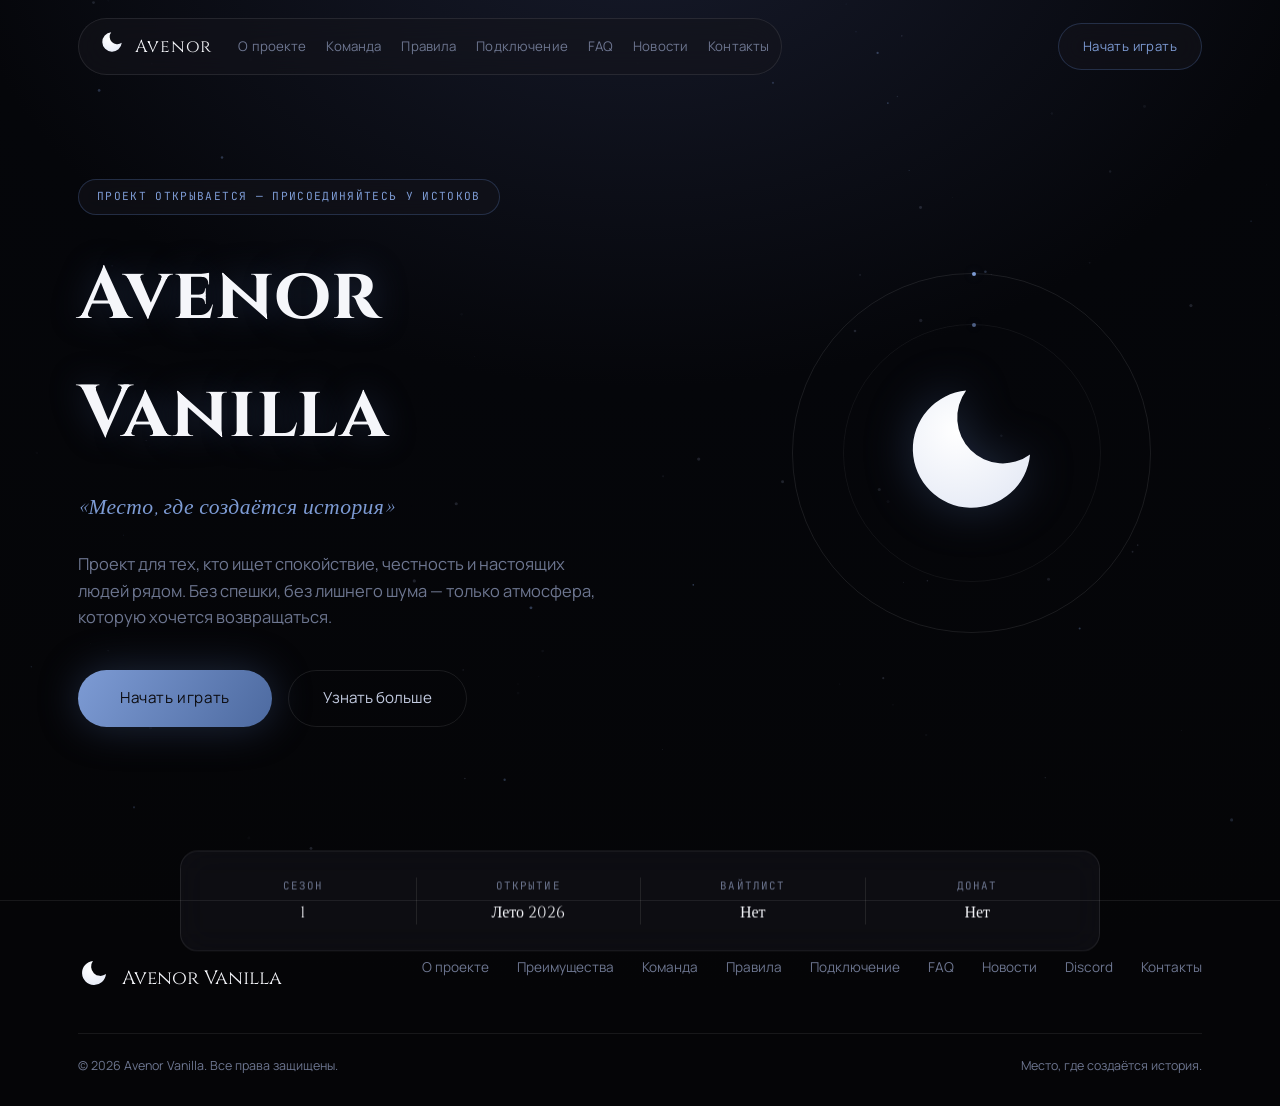
==== commit 822498b6: "Add files via upload" ====
--- a/index.html
+++ b/index.html
@@ -5,23 +5,23 @@
 <meta name="viewport" content="width=device-width, initial-scale=1.0">
 <title>Avenor Vanilla — Место, где создаётся история</title>
 <meta name="description" content="Avenor Vanilla — тёплый, честный и стабильный игровой проект для тех, кто ценит спокойную атмосферу и настоящее сообщество.">
-<link rel="canonical" href="https://jaroslavmazura10-web.github.io/avenor-vanilla/">
+<link rel="canonical" href="https://jaroslavmazura10-web.github.io/avenor-vanilla/index.html">
 
 <!-- Open Graph / превью при отправке ссылки в Discord, соцсети, мессенджеры -->
 <meta property="og:type" content="website">
 <meta property="og:site_name" content="Avenor Vanilla">
 <meta property="og:title" content="Avenor Vanilla — Место, где создаётся история">
-<meta property="og:description" content="Ванильный игровой проект, который только открывается. Спокойная атмосфера, честные правила, настоящее сообщество.">
+<meta property="og:description" content="Avenor Vanilla — тёплый, честный и стабильный игровой проект для тех, кто ценит спокойную атмосферу и настоящее сообщество.">
 <meta property="og:image" content="https://jaroslavmazura10-web.github.io/avenor-vanilla/assets/images/og-image.png">
 <meta property="og:image:width" content="1200">
 <meta property="og:image:height" content="630">
-<meta property="og:url" content="https://jaroslavmazura10-web.github.io/avenor-vanilla/">
+<meta property="og:url" content="https://jaroslavmazura10-web.github.io/avenor-vanilla/index.html">
 <meta property="og:locale" content="ru_RU">
 
 <!-- Twitter Card (использует те же данные, что и Open Graph) -->
 <meta name="twitter:card" content="summary_large_image">
 <meta name="twitter:title" content="Avenor Vanilla — Место, где создаётся история">
-<meta name="twitter:description" content="Ванильный игровой проект, который только открывается. Спокойная атмосфера, честные правила, настоящее сообщество.">
+<meta name="twitter:description" content="Avenor Vanilla — тёплый, честный и стабильный игровой проект для тех, кто ценит спокойную атмосферу и настоящее сообщество.">
 <meta name="twitter:image" content="https://jaroslavmazura10-web.github.io/avenor-vanilla/assets/images/og-image.png">
 
 <!-- Шрифты: Cinzel (заголовки), Manrope (текст), JetBrains Mono (лейблы/эйброу) -->
@@ -40,25 +40,24 @@
 
   <!-- Анимированный фон с частицами (рисуется в script.js) -->
   <canvas id="particles-canvas"></canvas>
-
   <!-- ================= НАВИГАЦИЯ ================= -->
   <header class="navbar" id="navbar">
     <div class="container nav-inner">
 
       <div class="nav-pill glass">
-        <a href="#home" class="logo">
+        <a href="index.html" class="logo">
           <span class="emblem-slot"></span>
           <span class="logo-text">Avenor</span>
         </a>
 
         <nav class="nav-links" id="navLinks">
-          <a href="#about">О проекте</a>
-          <a href="#team">Команда</a>
-          <a href="#rules">Правила</a>
-          <a href="#connect">Подключение</a>
-          <a href="#faq">FAQ</a>
-          <a href="#news">Новости</a>
-          <a href="#contacts">Контакты</a>
+          <a href="about.html">О проекте</a>
+          <a href="team.html">Команда</a>
+          <a href="rules.html">Правила</a>
+          <a href="connect.html">Подключение</a>
+          <a href="faq.html">FAQ</a>
+          <a href="news.html">Новости</a>
+          <a href="contacts.html">Контакты</a>
         </nav>
       </div>
 
@@ -89,7 +88,7 @@
 
         <div class="hero-actions">
           <a href="https://discord.gg/6YBYCDbmkH" class="btn-primary" target="_blank" rel="noopener noreferrer">Начать играть</a>
-          <a href="#about" class="btn-ghost">Узнать больше</a>
+          <a href="about.html" class="btn-ghost">Узнать больше</a>
         </div>
       </div>
 
@@ -122,269 +121,6 @@
     </div>
   </section>
 
-  <!-- ================= О ПРОЕКТЕ ================= -->
-  <section class="section" id="about">
-    <div class="container">
-      <div class="about-grid">
-
-        <div class="reveal">
-          <span class="eyebrow">О проекте</span>
-          <h2 class="section-title">История, которую пишем вместе</h2>
-          <div class="divider"></div>
-          <p class="section-lead" style="margin-top:22px;">
-            Avenor Vanilla — это спокойный игровой проект без лишней суеты и агрессивной монетизации.
-            Мы делаем ставку на комфорт, доверие и долгую жизнь сервера — на нём приятно находиться
-            и через месяц, и через год.
-          </p>
-        </div>
-
-        <div class="values-list reveal">
-          <div class="value-item glass">
-            <span class="value-mark">01</span>
-            <div><h3>Дружелюбное сообщество</h3><p>Игроки, которые готовы помочь и поддержать новичка.</p></div>
-          </div>
-          <div class="value-item glass">
-            <span class="value-mark">02</span>
-            <div><h3>Комфортное общение</h3><p>Без токсичности — атмосфера, в которой хочется оставаться.</p></div>
-          </div>
-          <div class="value-item glass">
-            <span class="value-mark">03</span>
-            <div><h3>Честная игра</h3><p>Равные условия для всех, никаких скрытых преимуществ.</p></div>
-          </div>
-          <div class="value-item glass">
-            <span class="value-mark">04</span>
-            <div><h3>Развитие проекта</h3><p>Мы растём вместе с сообществом и слушаем каждого игрока.</p></div>
-          </div>
-        </div>
-
-      </div>
-    </div>
-  </section>
-
-  <!-- ================= ПРЕИМУЩЕСТВА ================= -->
-  <section class="section" id="advantages">
-    <div class="container">
-      <span class="eyebrow reveal">Преимущества</span>
-      <h2 class="section-title reveal">На чём мы строим проект</h2>
-      <p class="section-lead reveal">Avenor Vanilla только открывается — но эти принципы для нас не обсуждаются с первого дня.</p>
-
-      <div class="cards-grid">
-        <div class="card glass reveal">
-          <svg class="icon" viewBox="0 0 24 24" fill="none" stroke="currentColor" stroke-width="1.4"><path d="M17 20a5 5 0 0 0-10 0"/><circle cx="12" cy="9" r="4"/><path d="M21 20a5 5 0 0 0-4-4.9M3 20a5 5 0 0 1 4-4.9"/></svg>
-          <h3>Сообщество с нуля</h3>
-          <p>Мы собираем тёплую компанию единомышленников с первого игрока — и в этом главный смысл проекта.</p>
-        </div>
-        <div class="card glass reveal">
-          <svg class="icon" viewBox="0 0 24 24" fill="none" stroke="currentColor" stroke-width="1.4"><path d="M12 2 3 7v6c0 5 4 8 9 9 5-1 9-4 9-9V7z"/></svg>
-          <h3>Подготовленная инфраструктура</h3>
-          <p>Сервер настроен с расчётом на стабильную работу без лишних сбоев.</p>
-        </div>
-        <div class="card glass reveal">
-          <svg class="icon" viewBox="0 0 24 24" fill="none" stroke="currentColor" stroke-width="1.4"><path d="M3 12a9 9 0 1 0 9-9"/><path d="M3 12h6M3 12l3-3M3 12l3 3"/></svg>
-          <h3>Планы на развитие</h3>
-          <p>Мы будем добавлять новое постепенно, прислушиваясь к тем, кто играет с нами с самого начала.</p>
-        </div>
-        <div class="card glass reveal">
-          <svg class="icon" viewBox="0 0 24 24" fill="none" stroke="currentColor" stroke-width="1.4"><path d="M12 2 2 7l10 5 10-5-10-5Z"/><path d="M2 17l10 5 10-5M2 12l10 5 10-5"/></svg>
-          <h3>Открытая администрация</h3>
-          <p>Мы на связи в Discord и обещаем реагировать на вопросы и предложения игроков.</p>
-        </div>
-        <div class="card glass reveal">
-          <svg class="icon" viewBox="0 0 24 24" fill="none" stroke="currentColor" stroke-width="1.4"><path d="m12 2 2.6 6.6L21 11l-6.4 2.4L12 20l-2.6-6.6L3 11l6.4-2.4Z"/></svg>
-          <h3>Задуманная атмосфера</h3>
-          <p>Спокойный, тёплый мир — таким мы его создаём и хотим сохранить, пока проект растёт.</p>
-        </div>
-      </div>
-    </div>
-  </section>
-
-  <!-- ================= КОМАНДА ================= -->
-  <section class="section" id="team">
-    <div class="container">
-      <span class="eyebrow reveal">Команда</span>
-      <h2 class="section-title reveal">Кто делает Avenor Vanilla</h2>
-      <p class="section-lead reveal">Коротко — кто стоит за проектом. Полный состав и роли — в отдельном канале нашего Discord.</p>
-
-      <div class="team-grid team-grid--compact">
-        <div class="team-card glass reveal">
-          <span class="team-avatar">M</span>
-          <h3>misgaaa <span class="team-alias">/ NexariDev</span></h3>
-          <span class="team-role">Создатель сервера, веб-разработчик</span>
-        </div>
-        <div class="team-card glass reveal">
-          <span class="team-avatar">N</span>
-          <h3>Nexor_ <span class="team-alias">/ Yaroslav</span></h3>
-          <span class="team-role">Веб-разработчик, ведёт Discord-сервер</span>
-        </div>
-        <div class="team-card glass reveal">
-          <span class="team-avatar">B</span>
-          <h3>_Brana4168_ <span class="team-alias">/ Brana</span></h3>
-          <span class="team-role">Возможная поддержка хостинга</span>
-        </div>
-      </div>
-    </div>
-  </section>
-
-  <!-- ================= ПРАВИЛА ================= -->
-  <section class="section" id="rules">
-    <div class="container">
-      <span class="eyebrow reveal">Правила</span>
-      <h2 class="section-title reveal">Простые принципы для всех</h2>
-      <p class="section-lead reveal">Несколько базовых правил, которые делают Avenor Vanilla комфортным для каждого. Полный список правил — в официальном канале проекта в Discord.</p>
-
-      <div class="rules-grid">
-        <div class="rule-item glass reveal">
-          <span class="rule-num">1</span>
-          <div><h4>Уважение к участникам</h4><p>Мы ценим каждого — общение строится на вежливости и взаимном уважении.</p></div>
-        </div>
-        <div class="rule-item glass reveal">
-          <span class="rule-num">2</span>
-          <div><h4>Честное взаимодействие</h4><p>Обман, читы и манипуляции несовместимы с духом проекта.</p></div>
-        </div>
-        <div class="rule-item glass reveal">
-          <span class="rule-num">3</span>
-          <div><h4>Запрет нарушений</h4><p>Токсичность, оскорбления и деструктивное поведение пресекаются.</p></div>
-        </div>
-        <div class="rule-item glass reveal">
-          <span class="rule-num">4</span>
-          <div><h4>Комфорт для всех игроков</h4><p>Каждый должен чувствовать себя в безопасности, независимо от опыта.</p></div>
-        </div>
-      </div>
-    </div>
-  </section>
-
-  <!-- ================= КАК ПОДКЛЮЧИТЬСЯ ================= -->
-  <section class="section" id="connect">
-    <div class="container">
-      <span class="eyebrow reveal">Подключение</span>
-      <h2 class="section-title reveal">Как подключиться</h2>
-      <p class="section-lead reveal">Вайтлиста нет — попасть на сервер можно за пару минут через простую верификацию.</p>
-
-      <div class="rules-grid">
-        <div class="rule-item glass reveal">
-          <span class="rule-num">1</span>
-          <div><h4>Заходите на сервер</h4><p>IP-адрес появится в Discord ближе к открытию проекта.</p></div>
-        </div>
-        <div class="rule-item glass reveal">
-          <span class="rule-num">2</span>
-          <div><h4>Получаете код</h4><p>При первом входе в чате появится четырёхзначный код подтверждения.</p></div>
-        </div>
-        <div class="rule-item glass reveal">
-          <span class="rule-num">3</span>
-          <div><h4>Вводите его в Discord</h4><p>Перейдите в канал верификации на нашем сервере и введите этот код.</p></div>
-        </div>
-        <div class="rule-item glass reveal">
-          <span class="rule-num">4</span>
-          <div><h4>Готово</h4><p>Вы подтверждены и можете играть — никакого отдельного вайтлиста проходить не нужно.</p></div>
-        </div>
-      </div>
-
-      <div class="mods-note glass reveal">
-        <span class="eyebrow">По желанию</span>
-        <p>Для более комфортной игры советуем установить моды <strong>PatPat</strong>, <strong>Simple Voice Chat</strong> и <strong>EmoteCraft</strong> — они не обязательны, но делают игру приятнее.</p>
-      </div>
-    </div>
-  </section>
-
-  <!-- ================= FAQ ================= -->
-  <section class="section" id="faq">
-    <div class="container">
-      <span class="eyebrow reveal">FAQ</span>
-      <h2 class="section-title reveal">Частые вопросы</h2>
-      <p class="section-lead reveal">Коротко о том, что чаще всего спрашивают до запуска.</p>
-
-      <div class="faq-list">
-        <details class="faq-item glass reveal">
-          <summary>Что вообще за проект Avenor Vanilla?</summary>
-          <p>Это ванильный сервер в формате «Vanilla+» — классическая игра, дополненная несколькими лёгкими плагинами для удобства, без резких изменений баланса.</p>
-        </details>
-        <details class="faq-item glass reveal">
-          <summary>Нужен ли вайтлист?</summary>
-          <p>Нет, отдельного вайтлиста нет. Достаточно пройти простую верификацию — ввести код из игры в Discord-канале.</p>
-        </details>
-        <details class="faq-item glass reveal">
-          <summary>Есть ли донат?</summary>
-          <p>Пока доната нет.</p>
-        </details>
-        <details class="faq-item glass reveal">
-          <summary>Когда открытие сервера?</summary>
-          <p>Ориентировочно конец июля — начало августа 2026 года. Точную дату объявим в Discord.</p>
-        </details>
-        <details class="faq-item glass reveal">
-          <summary>На какой версии игры будет сервер?</summary>
-          <p>Версию и технические требования объявим в Discord ближе к запуску.</p>
-        </details>
-        <details class="faq-item glass reveal">
-          <summary>Можно ли предложить свою идею для проекта?</summary>
-          <p>Да, мы открыты к предложениям — делитесь идеями в Discord, самые удачные обязательно рассмотрим.</p>
-        </details>
-      </div>
-    </div>
-  </section>
-
-  <!-- ================= НОВОСТИ ================= -->
-  <section class="section" id="news">
-    <div class="container">
-      <span class="eyebrow reveal">Новости</span>
-      <h2 class="section-title reveal">Что происходит на проекте</h2>
-      <p class="section-lead reveal">Мы только начинаем — вот первые шаги Avenor Vanilla.</p>
-
-      <div class="news-grid">
-        <article class="news-card glass reveal">
-          <div class="news-thumb"><span class="emblem-slot"></span></div>
-          <div class="news-body">
-            <span class="news-date">Скоро</span>
-            <h3>Открытие проекта</h3>
-            <p>Мы готовим официальный запуск сервера и открываем набор в сообщество Avenor Vanilla.</p>
-          </div>
-        </article>
-        <article class="news-card glass reveal">
-          <div class="news-thumb"><span class="emblem-slot"></span></div>
-          <div class="news-body">
-            <span class="news-date">Уже открыт</span>
-            <h3>Discord-сервер запущен</h3>
-            <p>Присоединяйтесь заранее — обсуждайте проект с другими игроками и следите за анонсами запуска.</p>
-          </div>
-        </article>
-      </div>
-    </div>
-  </section>
-
-  <!-- ================= DISCORD ================= -->
-  <section class="section" id="discord">
-    <div class="container">
-      <div class="discord-panel glass reveal">
-        <span class="eyebrow">Discord</span>
-        <h3>Присоединяйтесь к нашему сообществу</h3>
-        <p>Общайтесь с другими игроками, следите за новостями и участвуйте в жизни проекта в нашем Discord.</p>
-        <a href="https://discord.gg/6YBYCDbmkH" class="btn-primary" target="_blank" rel="noopener noreferrer">Вступить в Discord</a>
-      </div>
-    </div>
-  </section>
-
-  <!-- ================= КОНТАКТЫ ================= -->
-  <section class="section" id="contacts">
-    <div class="container">
-      <span class="eyebrow reveal">Контакты</span>
-      <h2 class="section-title reveal">Связь и полезные ссылки</h2>
-
-      <div class="contacts-grid">
-        <div class="contact-item glass reveal">
-          <svg class="icon" viewBox="0 0 24 24" fill="none" stroke="currentColor" stroke-width="1.4"><path d="M21 11.5a8.5 8.5 0 0 1-12.4 7.6L3 20l1-5.4A8.5 8.5 0 1 1 21 11.5Z"/></svg>
-          <div><div class="label">Discord</div><div class="value"><a href="https://discord.gg/6YBYCDbmkH" target="_blank" rel="noopener noreferrer">discord.gg/6YBYCDbmkH</a></div></div>
-        </div>
-        <div class="contact-item glass reveal">
-          <svg class="icon" viewBox="0 0 24 24" fill="none" stroke="currentColor" stroke-width="1.4"><path d="M12 22s8-4.5 8-11a8 8 0 1 0-16 0c0 6.5 8 11 8 11Z"/><circle cx="12" cy="11" r="2.5"/></svg>
-          <div><div class="label">IP сервера</div><div class="value">Скоро</div></div>
-        </div>
-        <div class="contact-item glass reveal">
-          <svg class="icon" viewBox="0 0 24 24" fill="none" stroke="currentColor" stroke-width="1.4"><circle cx="12" cy="12" r="9"/><path d="M12 7v5l3 3"/></svg>
-          <div><div class="label">Время работы</div><div class="value">24/7</div></div>
-        </div>
-      </div>
-    </div>
-  </section>
-
   <!-- ================= ПОДВАЛ ================= -->
   <footer>
     <div class="container">
@@ -394,15 +130,15 @@
           Avenor Vanilla
         </div>
         <nav class="footer-nav">
-          <a href="#about">О проекте</a>
-          <a href="#advantages">Преимущества</a>
-          <a href="#team">Команда</a>
-          <a href="#rules">Правила</a>
-          <a href="#connect">Подключение</a>
-          <a href="#faq">FAQ</a>
-          <a href="#news">Новости</a>
-          <a href="#discord">Discord</a>
-          <a href="#contacts">Контакты</a>
+          <a href="about.html">О проекте</a>
+          <a href="about.html#advantages">Преимущества</a>
+          <a href="team.html">Команда</a>
+          <a href="rules.html">Правила</a>
+          <a href="connect.html">Подключение</a>
+          <a href="faq.html">FAQ</a>
+          <a href="news.html">Новости</a>
+          <a href="contacts.html#discord">Discord</a>
+          <a href="contacts.html">Контакты</a>
         </nav>
       </div>
       <div class="footer-bottom">
--- a/style.css
+++ b/style.css
@@ -111,6 +111,18 @@
   padding: 120px 0;
   scroll-margin-top: 76px; /* компенсация высоты фиксированного меню при переходе по якорям */
 }
+
+/* Компактный заголовок вверху отдельных страниц (не главной) */
+.page-hero-sm {
+  padding-bottom: 46px;
+}
+.page-hero-sm .section-title { margin-top: 8px; }
+
+/* Текущая страница подсвечивается в меню */
+.nav-links a.is-active {
+  color: var(--accent-bright);
+}
+.nav-links a.is-active::after { width: 100%; }
 
 .divider {
   width: 64px;
